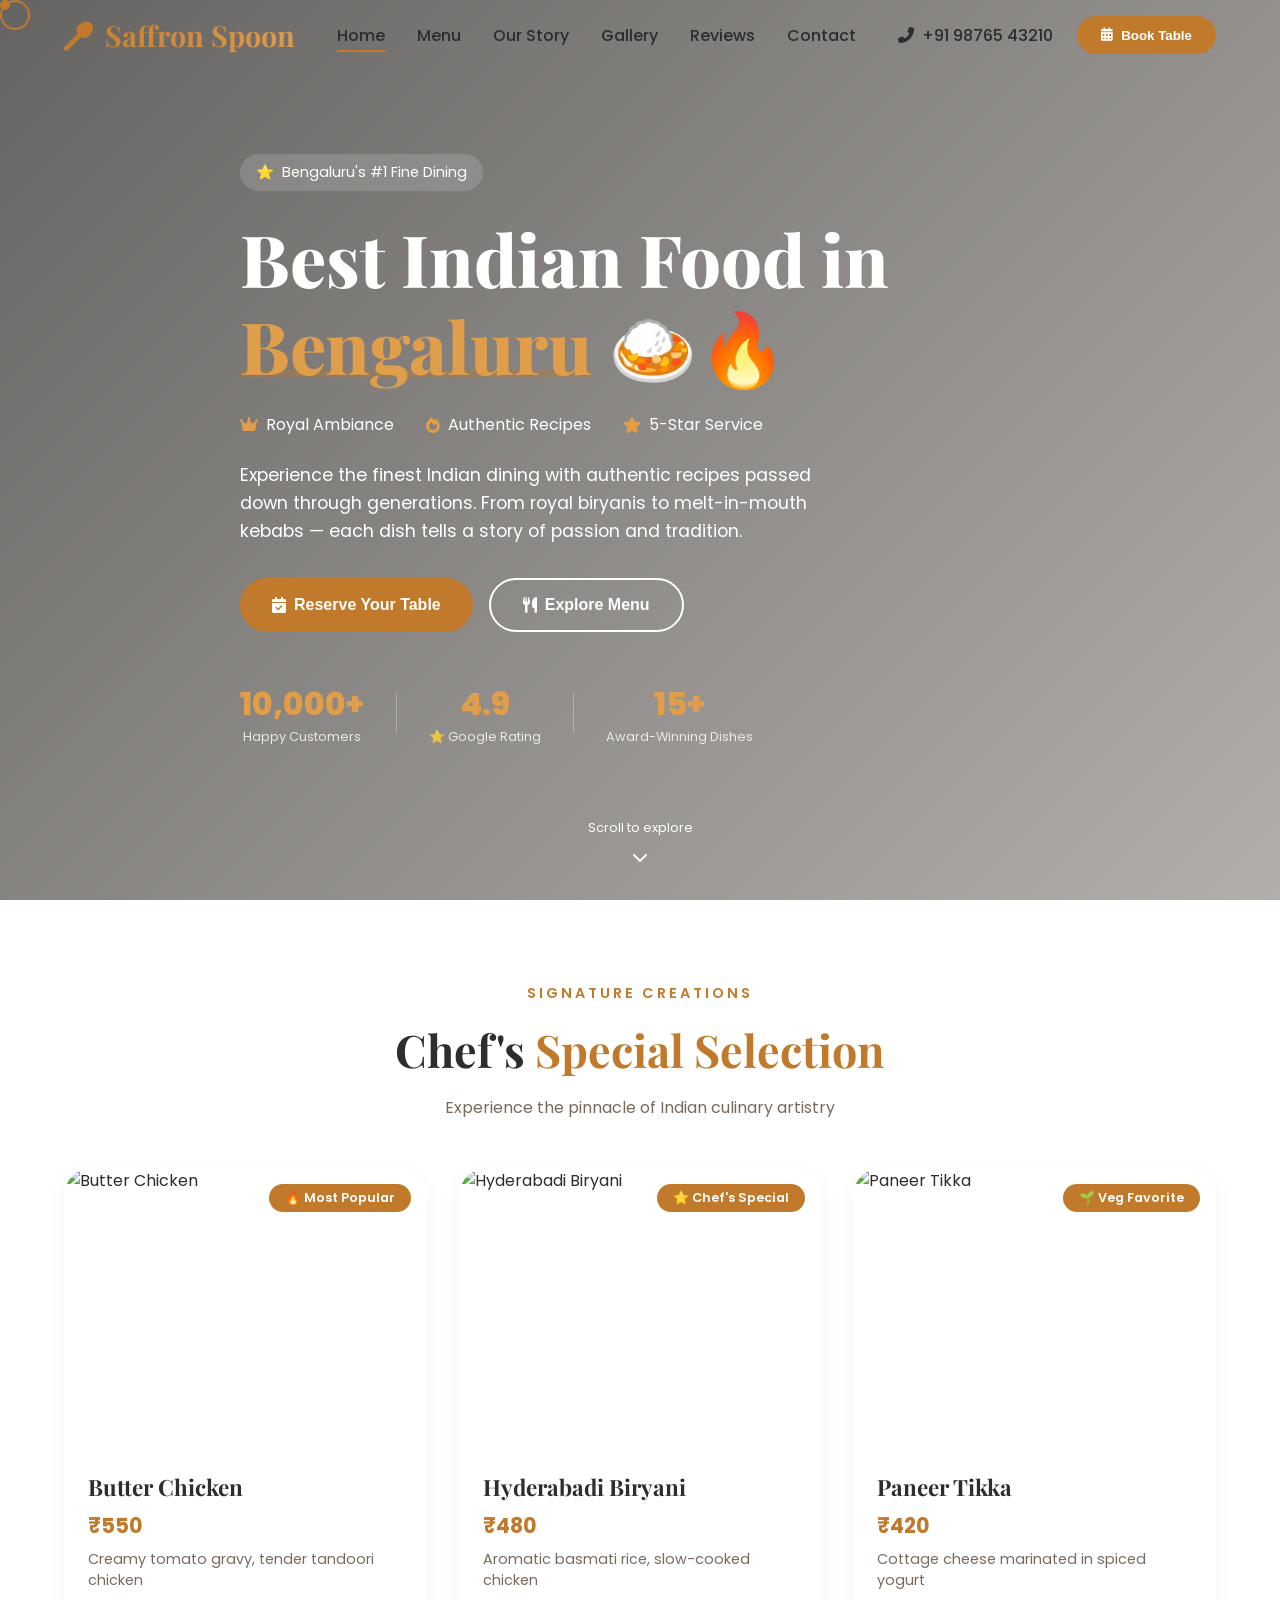
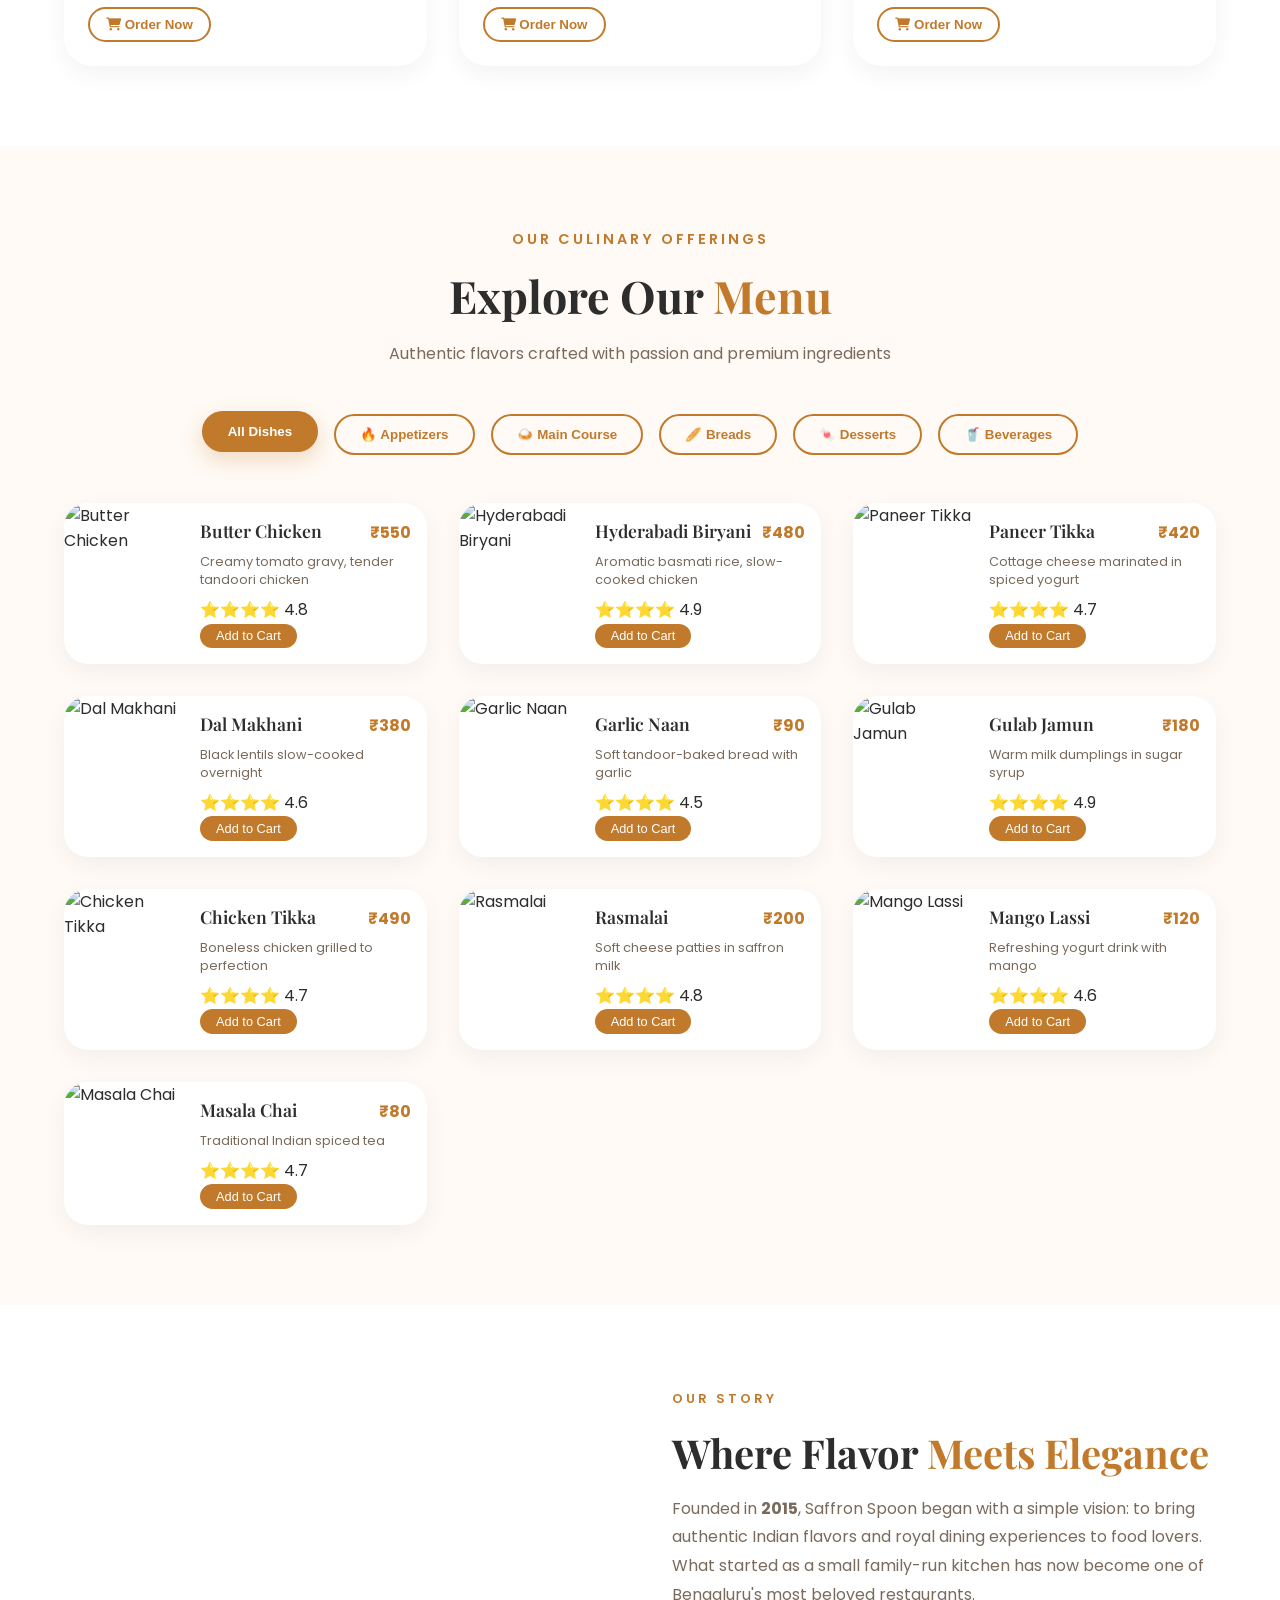
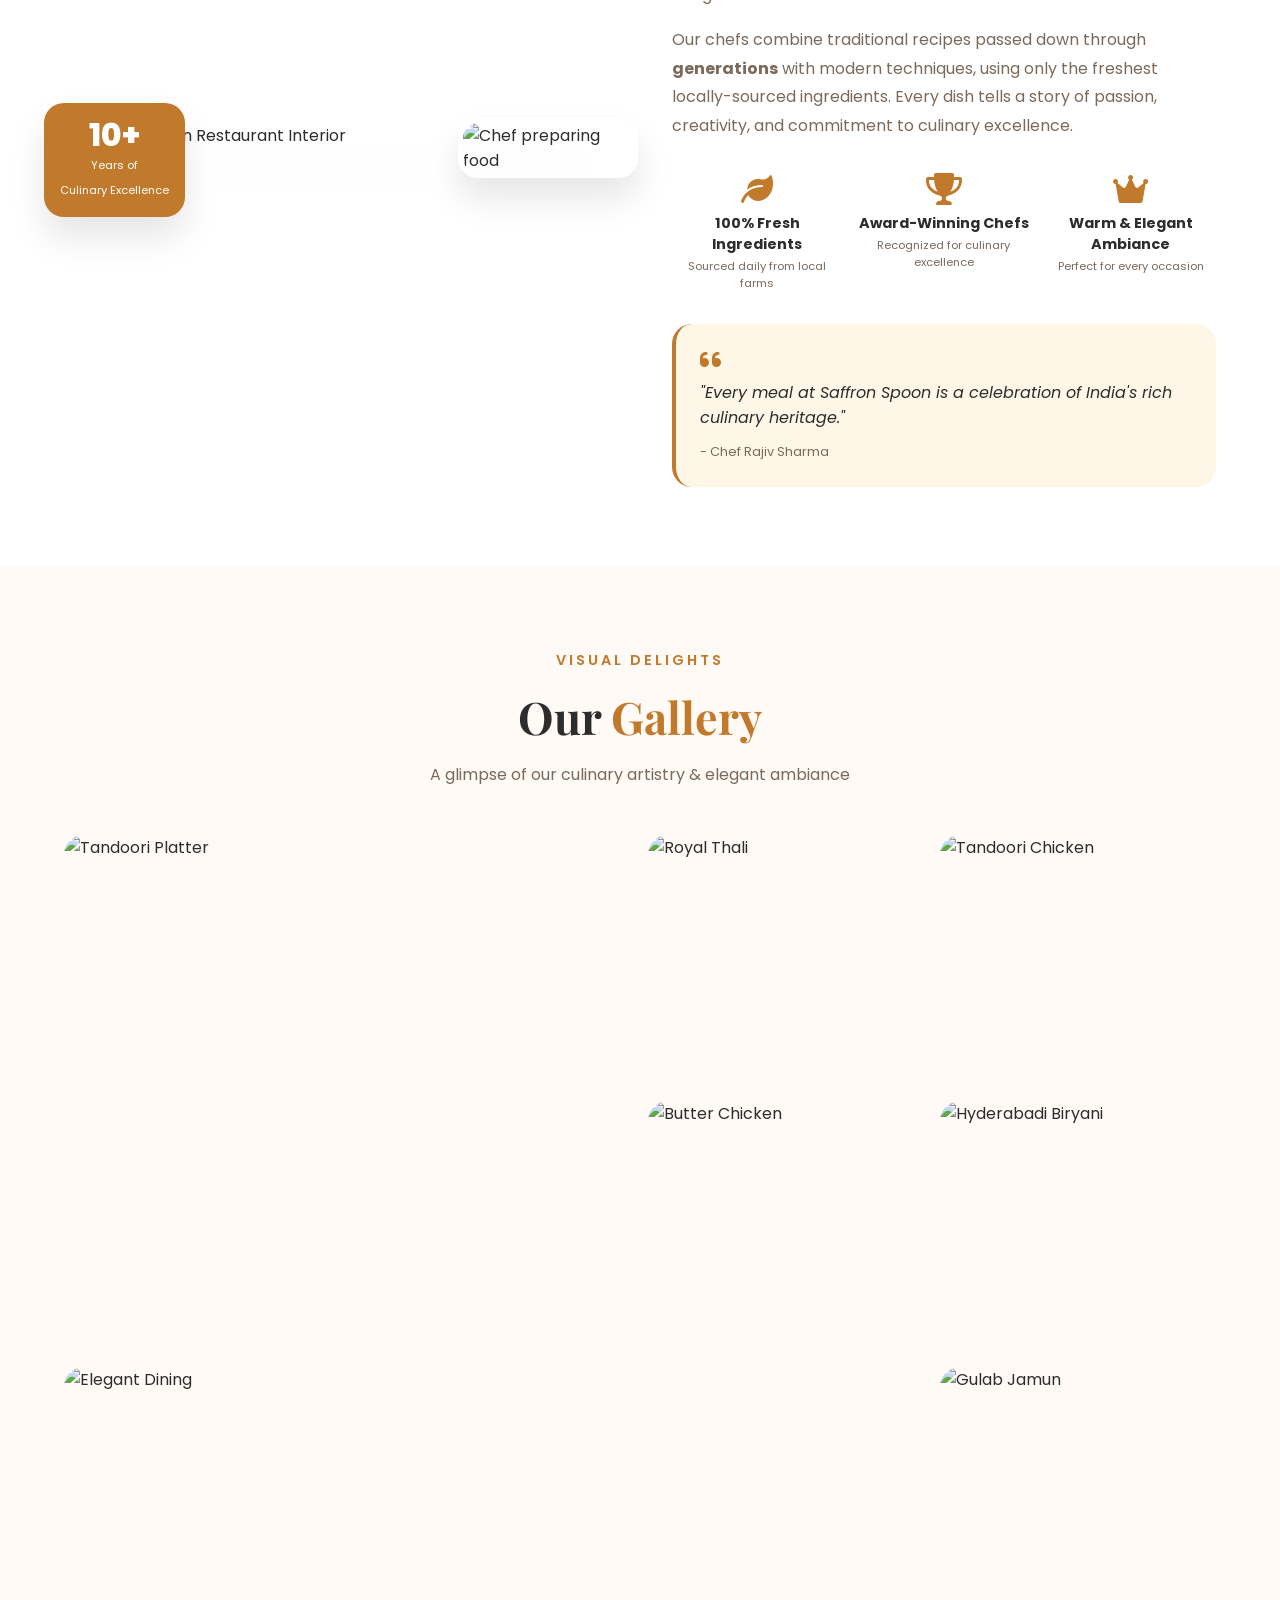
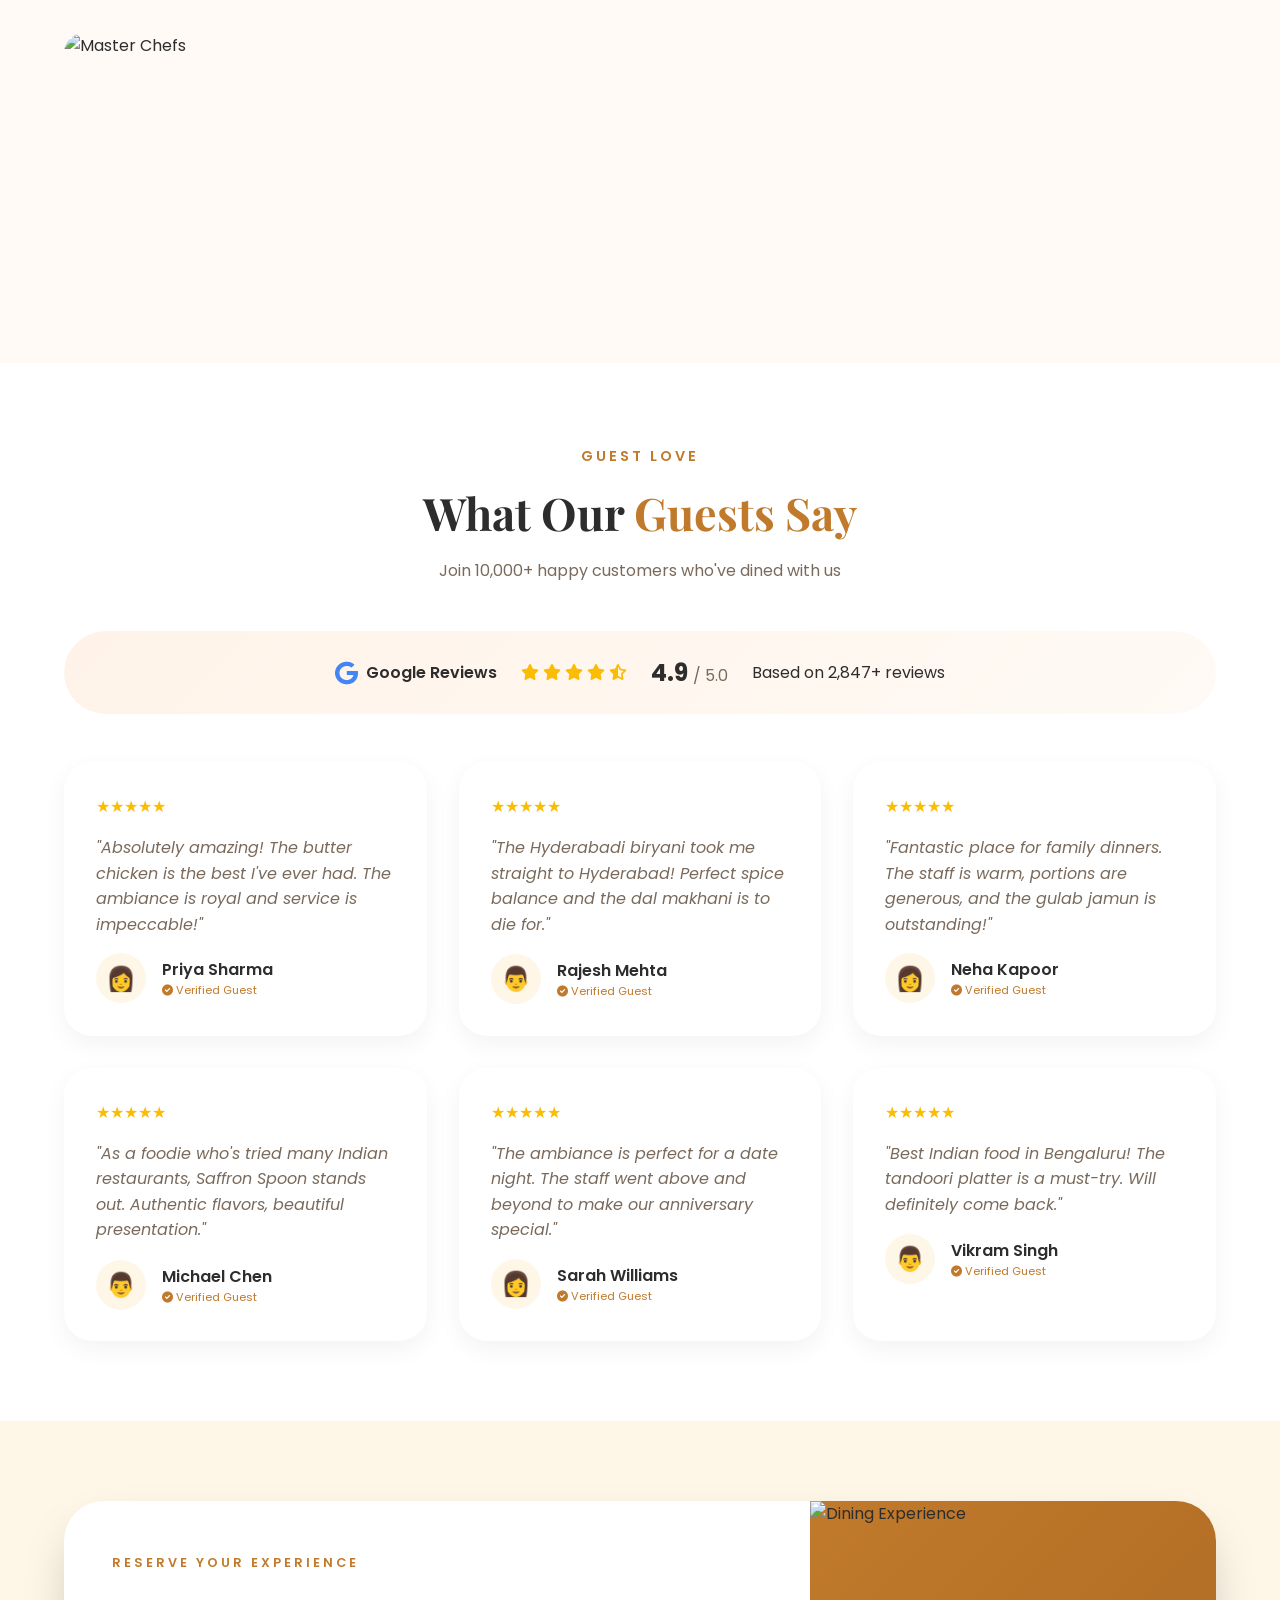
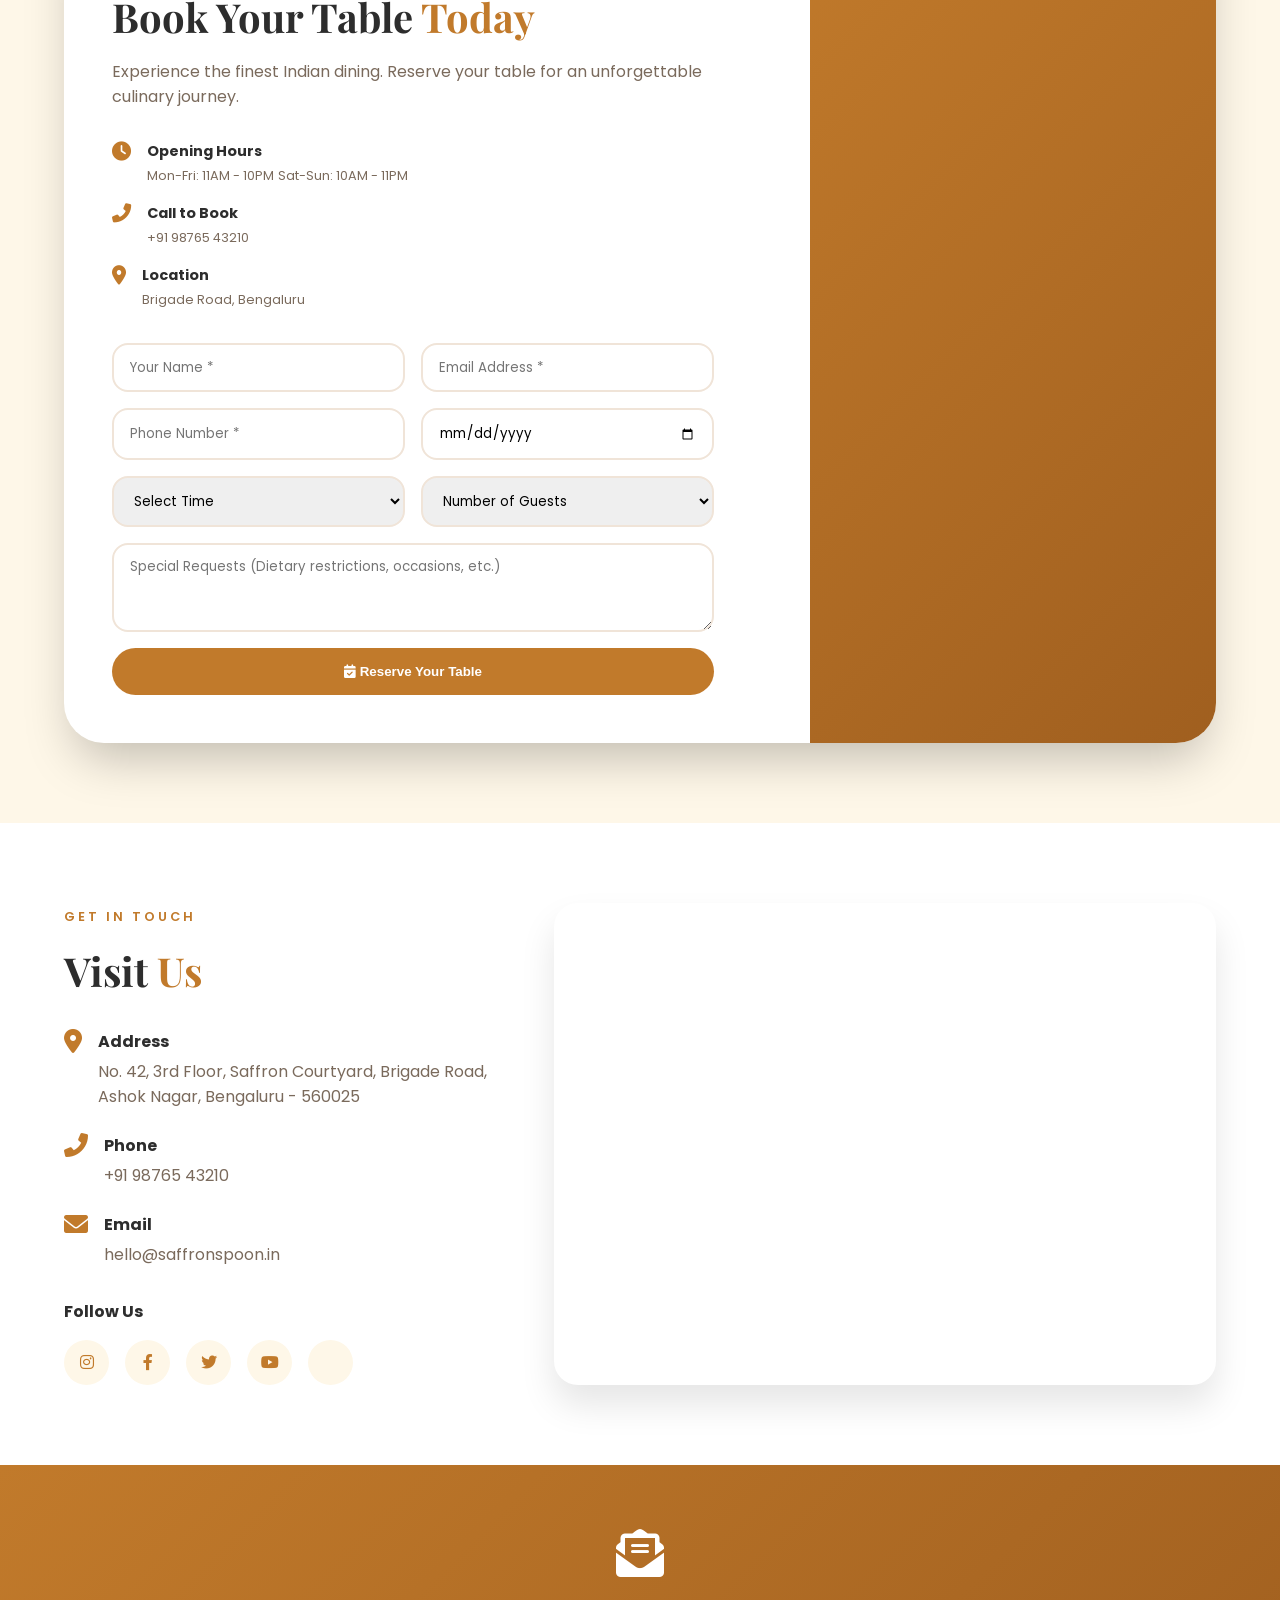
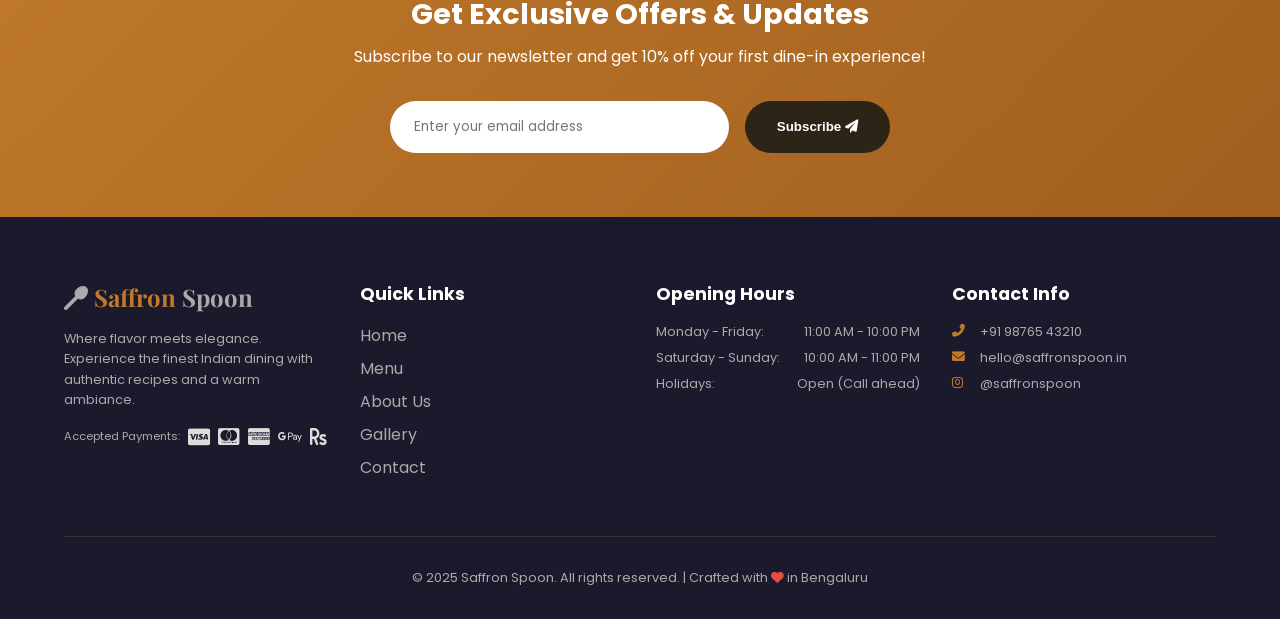
==== index.html @ ed7f3ee3 "Update index.html" ====
<!DOCTYPE html>
<html lang="en">
<head>
  <script async src="https://pagead2.googlesyndication.com/pagead/js/adsbygoogle.js?client=ca-pub-3718076995984067"
     crossorigin="anonymous"></script>
  <meta charset="UTF-8">
  <meta name="viewport" content="width=device-width, initial-scale=1.0, viewport-fit=cover">
  <title>Saffron Spoon | Premium Indian Dining in Bengaluru 🍛</title>
  <meta name="description" content="Experience the finest authentic Indian dining in Bengaluru. Royal biryanis, melt-in-mouth kebabs, and warm elegance. Book your table today.">
  <meta name="keywords" content="indian restaurant bengaluru, best indian food, saffron spoon, brigade road restaurant, authentic indian cuisine">
  <meta name="author" content="Saffron Spoon">
  
  <!-- Open Graph / Social Media -->
  <meta property="og:title" content="Saffron Spoon | Premium Indian Dining 🍛">
  <meta property="og:description" content="Where flavor meets elegance. Authentic Indian cuisine in the heart of Bengaluru.">
  <meta property="og:image" content="https://images.unsplash.com/photo-1585937421612-70a008356fbe?w=1200&h=630&fit=crop">
  <meta property="og:type" content="restaurant">
  <meta property="og:locale" content="en_IN">
  
  <!-- Twitter Card -->
  <meta name="twitter:card" content="summary_large_image">
  <meta name="twitter:title" content="Saffron Spoon | Premium Indian Dining">
  <meta name="twitter:description" content="Where flavor meets elegance. Authentic Indian cuisine in Bengaluru.">
  
  <!-- Favicon -->
  <link rel="icon" type="image/x-icon" href="data:image/svg+xml,<svg xmlns='http://www.w3.org/2000/svg' viewBox='0 0 100 100'><text y='.9em' font-size='90'>🍛</text></svg>">
  
  <!-- Google Fonts -->
  <link href="https://fonts.googleapis.com/css2?family=Playfair+Display:wght@400;500;600;700;800;900&family=Poppins:wght@300;400;500;600;700;800&display=swap" rel="stylesheet">
  <link rel="stylesheet" href="https://cdnjs.cloudflare.com/ajax/libs/font-awesome/6.0.0-beta3/css/all.min.css">
  
  <!-- AOS Animation Library -->
  <link href="https://unpkg.com/aos@2.3.1/dist/aos.css" rel="stylesheet">
  
  <!-- Custom CSS -->
  <link rel="stylesheet" href="demo.css">
</head>
<body>

  <!-- PRELOADER -->
  <div class="preloader" id="preloader">
    <div class="preloader-content">
      <div class="spice-icon">🌶️</div>
      <div class="preloader-text">Saffron Spoon</div>
      <div class="preloader-line"></div>
    </div>
  </div>

  <!-- CURSOR (Desktop only) -->
  <div class="cursor"></div>
  <div class="cursor-follower"></div>

  <!-- NAVBAR -->
  <nav class="navbar" id="navbar">
    <div class="nav-container">
      <a href="#" class="logo">
        <i class="fas fa-utensil-spoon"></i>
        <span>Saffron</span> Spoon
      </a>
      
      <ul class="nav-links">
        <li><a href="#home" class="nav-link active">Home</a></li>
        <li><a href="#menu" class="nav-link">Menu</a></li>
        <li><a href="#about" class="nav-link">Our Story</a></li>
        <li><a href="#gallery" class="nav-link">Gallery</a></li>
        <li><a href="#testimonials" class="nav-link">Reviews</a></li>
        <li><a href="#contact" class="nav-link">Contact</a></li>
      </ul>
      
      <div class="nav-actions">
        <a href="tel:+919876543210" class="nav-call">
          <i class="fas fa-phone-alt"></i>
          <span>+91 98765 43210</span>
        </a>
        <button class="nav-btn" id="bookTableBtn">
          <i class="fas fa-calendar-alt"></i> Book Table
        </button>
        <div class="menu-toggle" id="menuToggle">
          <i class="fas fa-bars"></i>
        </div>
      </div>
    </div>
  </nav>

  <!-- MOBILE MENU -->
  <div class="mobile-menu" id="mobileMenu">
    <div class="mobile-menu-header">
      <div class="logo">🍛 Saffron Spoon</div>
      <button class="mobile-close" id="mobileClose"><i class="fas fa-times"></i></button>
    </div>
    <ul class="mobile-links">
      <li><a href="#home">Home</a></li>
      <li><a href="#menu">Menu</a></li>
      <li><a href="#about">Our Story</a></li>
      <li><a href="#gallery">Gallery</a></li>
      <li><a href="#testimonials">Reviews</a></li>
      <li><a href="#contact">Contact</a></li>
    </ul>
    <div class="mobile-footer">
      <a href="tel:+919876543210" class="mobile-call"><i class="fas fa-phone-alt"></i> Call Now</a>
      <button class="mobile-book" id="mobileBookBtn">Book a Table</button>
    </div>
  </div>

  <!-- ========== HERO SECTION - HITS HARD ========== -->
  <section class="hero" id="home">
    <div class="hero-overlay"></div>
    <div class="hero-bg-video">
      <video autoplay muted loop playsinline poster="https://images.unsplash.com/photo-1585937421612-70a008356fbe?w=1920&h=1080&fit=crop">
        <source src="https://cdn.pixabay.com/video/2022/03/27/113850-693337288_large.mp4" type="video/mp4">
      </video>
    </div>
    <div class="hero-container">
      <div class="hero-badge" data-aos="fade-up" data-aos-duration="800">
        <span class="badge-icon">⭐</span> Bengaluru's #1 Fine Dining
      </div>
      <h1 class="hero-title" data-aos="fade-up" data-aos-duration="800" data-aos-delay="100">
        Best Indian Food in <span class="highlight">Bengaluru</span> 🍛🔥
      </h1>
      <div class="hero-tagline" data-aos="fade-up" data-aos-duration="800" data-aos-delay="200">
        <span class="tagline-item"><i class="fas fa-crown"></i> Royal Ambiance</span>
        <span class="tagline-item"><i class="fas fa-fire"></i> Authentic Recipes</span>
        <span class="tagline-item"><i class="fas fa-star"></i> 5-Star Service</span>
      </div>
      <p class="hero-description" data-aos="fade-up" data-aos-duration="800" data-aos-delay="300">
        Experience the finest Indian dining with authentic recipes passed down through generations. 
        From royal biryanis to melt-in-mouth kebabs — each dish tells a story of passion and tradition.
      </p>
      <div class="hero-buttons" data-aos="fade-up" data-aos-duration="800" data-aos-delay="400">
        <button class="btn-primary" id="heroBookBtn">
          <i class="fas fa-calendar-check"></i> Reserve Your Table
        </button>
        <button class="btn-secondary" id="heroMenuBtn">
          <i class="fas fa-utensils"></i> Explore Menu
        </button>
      </div>
      <div class="hero-stats" data-aos="fade-up" data-aos-duration="800" data-aos-delay="500">
        <div class="stat">
          <div class="stat-number">10,000+</div>
          <div class="stat-label">Happy Customers</div>
        </div>
        <div class="stat-divider"></div>
        <div class="stat">
          <div class="stat-number">4.9</div>
          <div class="stat-label">⭐ Google Rating</div>
        </div>
        <div class="stat-divider"></div>
        <div class="stat">
          <div class="stat-number">15+</div>
          <div class="stat-label">Award-Winning Dishes</div>
        </div>
      </div>
    </div>
    <div class="hero-scroll-indicator">
      <span>Scroll to explore</span>
      <i class="fas fa-chevron-down"></i>
    </div>
  </section>

  <!-- ========== FEATURED DISHES SECTION ========== -->
  <section class="featured-section">
    <div class="container">
      <div class="section-header" data-aos="fade-up">
        <span class="section-subtitle">Signature Creations</span>
        <h2 class="section-title">Chef's <span>Special Selection</span></h2>
        <p class="section-desc">Experience the pinnacle of Indian culinary artistry</p>
      </div>
      <div class="featured-grid" id="featuredGrid">
        <!-- Featured dishes loaded via JS -->
      </div>
    </div>
  </section>

  <!-- ========== MENU SECTION WITH PRICES ========== -->
  <section class="menu-section" id="menu">
    <div class="container">
      <div class="section-header" data-aos="fade-up">
        <span class="section-subtitle">Our Culinary Offerings</span>
        <h2 class="section-title">Explore Our <span>Menu</span></h2>
        <p class="section-desc">Authentic flavors crafted with passion and premium ingredients</p>
      </div>
      
      <!-- Category Filters -->
      <div class="menu-categories" data-aos="fade-up" data-aos-delay="100">
        <button class="cat-btn active" data-category="all">All Dishes</button>
        <button class="cat-btn" data-category="appetizers">🔥 Appetizers</button>
        <button class="cat-btn" data-category="main">🍛 Main Course</button>
        <button class="cat-btn" data-category="breads">🥖 Breads</button>
        <button class="cat-btn" data-category="desserts">🍬 Desserts</button>
        <button class="cat-btn" data-category="beverages">🥤 Beverages</button>
      </div>

      <div class="menu-grid" id="menuGrid" data-aos="fade-up" data-aos-delay="200">
        <!-- Menu items loaded via JavaScript -->
      </div>
    </div>
  </section>

  <!-- ========== ABOUT SECTION - STORY (People love stories) ========== -->
  <section class="about-section" id="about">
    <div class="container">
      <div class="about-wrapper">
        <div class="about-image" data-aos="fade-right" data-aos-duration="1000">
          <div class="about-image-main">
            <img src="https://images.unsplash.com/photo-1600565193348-f74bd4c7cc9c?w=800&h=900&fit=crop" alt="Saffron Spoon Restaurant Interior">
          </div>
          <div class="about-image-small">
            <img src="https://images.unsplash.com/photo-1559339352-11d035aa65de?w=400&h=400&fit=crop" alt="Chef preparing food">
          </div>
          <div class="about-experience-badge">
            <span class="exp-years">10+</span>
            <span class="exp-text">Years of<br>Culinary Excellence</span>
          </div>
        </div>
        <div class="about-content" data-aos="fade-left" data-aos-duration="1000">
          <span class="about-badge">Our Story</span>
          <h2 class="about-title">Where Flavor <span>Meets Elegance</span></h2>
          <p class="about-story">
            Founded in <strong>2015</strong>, Saffron Spoon began with a simple vision: to bring authentic 
            Indian flavors and royal dining experiences to food lovers. What started as a small 
            family-run kitchen has now become one of Bengaluru's most beloved restaurants.
          </p>
          <p class="about-story">
            Our chefs combine traditional recipes passed down through <strong>generations</strong> with modern 
            techniques, using only the freshest locally-sourced ingredients. Every dish tells 
            a story of passion, creativity, and commitment to culinary excellence.
          </p>
          <div class="about-features">
            <div class="about-feature">
              <i class="fas fa-leaf"></i>
              <div>
                <h4>100% Fresh Ingredients</h4>
                <p>Sourced daily from local farms</p>
              </div>
            </div>
            <div class="about-feature">
              <i class="fas fa-trophy"></i>
              <div>
                <h4>Award-Winning Chefs</h4>
                <p>Recognized for culinary excellence</p>
              </div>
            </div>
            <div class="about-feature">
              <i class="fas fa-crown"></i>
              <div>
                <h4>Warm & Elegant Ambiance</h4>
                <p>Perfect for every occasion</p>
              </div>
            </div>
          </div>
          <div class="about-quote">
            <i class="fas fa-quote-left"></i>
            <p>"Every meal at Saffron Spoon is a celebration of India's rich culinary heritage."</p>
            <span>- Chef Rajiv Sharma</span>
          </div>
        </div>
      </div>
    </div>
  </section>

  <!-- ========== GALLERY SECTION ========== -->
  <section class="gallery-section" id="gallery">
    <div class="container">
      <div class="section-header" data-aos="fade-up">
        <span class="section-subtitle">Visual Delights</span>
        <h2 class="section-title">Our <span>Gallery</span></h2>
        <p class="section-desc">A glimpse of our culinary artistry & elegant ambiance</p>
      </div>
    </div>
    <div class="gallery-grid" id="galleryGrid" data-aos="fade-up">
      <!-- Gallery images loaded via JS -->
    </div>
  </section>

  <!-- ========== TESTIMONIALS SECTION WITH GOOGLE REVIEWS ========== -->
  <section class="testimonials-section" id="testimonials">
    <div class="container">
      <div class="section-header" data-aos="fade-up">
        <span class="section-subtitle">Guest Love</span>
        <h2 class="section-title">What Our <span>Guests Say</span></h2>
        <p class="section-desc">Join 10,000+ happy customers who've dined with us</p>
      </div>
      
      <!-- Google Rating Summary -->
      <div class="google-rating-summary" data-aos="fade-up" data-aos-delay="100">
        <div class="google-logo">
          <i class="fab fa-google"></i>
          <span>Google Reviews</span>
        </div>
        <div class="google-stars">
          <i class="fas fa-star"></i>
          <i class="fas fa-star"></i>
          <i class="fas fa-star"></i>
          <i class="fas fa-star"></i>
          <i class="fas fa-star-half-alt"></i>
        </div>
        <div class="google-score">4.9 <span>/ 5.0</span></div>
        <div class="google-count">Based on 2,847+ reviews</div>
      </div>

      <div class="testimonials-grid" id="testimonialsGrid" data-aos="fade-up" data-aos-delay="200">
        <!-- Testimonials loaded via JS -->
      </div>
    </div>
  </section>

  <!-- ========== RESERVATION SECTION ========== -->
  <section class="reservation-section" id="reservation">
    <div class="container">
      <div class="reservation-wrapper" data-aos="fade-up">
        <div class="reservation-content">
          <span class="reservation-badge">Reserve Your Experience</span>
          <h2>Book Your Table <span>Today</span></h2>
          <p>Experience the finest Indian dining. Reserve your table for an unforgettable culinary journey.</p>
          <div class="reservation-info">
            <div class="info-item">
              <i class="fas fa-clock"></i>
              <div>
                <strong>Opening Hours</strong>
                <span>Mon-Fri: 11AM - 10PM</span>
                <span>Sat-Sun: 10AM - 11PM</span>
              </div>
            </div>
            <div class="info-item">
              <i class="fas fa-phone-alt"></i>
              <div>
                <strong>Call to Book</strong>
                <span>+91 98765 43210</span>
              </div>
            </div>
            <div class="info-item">
              <i class="fas fa-map-marker-alt"></i>
              <div>
                <strong>Location</strong>
                <span>Brigade Road, Bengaluru</span>
              </div>
            </div>
          </div>
          <form class="reservation-form" id="reservationForm">
            <div class="form-row">
              <input type="text" placeholder="Your Name *" id="resName" required>
              <input type="email" placeholder="Email Address *" id="resEmail" required>
            </div>
            <div class="form-row">
              <input type="tel" placeholder="Phone Number *" id="resPhone" required>
              <input type="date" placeholder="Date" id="resDate" required>
            </div>
            <div class="form-row">
              <select id="resTime" required>
                <option value="">Select Time</option>
                <option>11:00 AM</option>
                <option>12:00 PM</option>
                <option>1:00 PM</option>
                <option>2:00 PM</option>
                <option>6:00 PM</option>
                <option>7:00 PM</option>
                <option>8:00 PM</option>
                <option>9:00 PM</option>
              </select>
              <select id="resGuests" required>
                <option value="">Number of Guests</option>
                <option>1 Guest</option>
                <option>2 Guests</option>
                <option>3 Guests</option>
                <option>4 Guests</option>
                <option>5+ Guests</option>
              </select>
            </div>
            <textarea placeholder="Special Requests (Dietary restrictions, occasions, etc.)" id="resMessage" rows="3"></textarea>
            <button type="submit" class="btn-reserve">
              <i class="fas fa-calendar-check"></i> Reserve Your Table
            </button>
          </form>
        </div>
        <div class="reservation-image">
          <img src="https://images.unsplash.com/photo-1414235077428-338989a2e8c0?w=600&h=700&fit=crop" alt="Dining Experience">
        </div>
      </div>
    </div>
  </section>

  <!-- ========== CONTACT SECTION ========== -->
  <section class="contact-section" id="contact">
    <div class="container">
      <div class="contact-wrapper">
        <div class="contact-info" data-aos="fade-right">
          <span class="contact-badge">Get in Touch</span>
          <h2>Visit <span>Us</span></h2>
          <div class="contact-details">
            <div class="contact-item">
              <i class="fas fa-map-marker-alt"></i>
              <div>
                <h4>Address</h4>
                <p>No. 42, 3rd Floor, Saffron Courtyard, Brigade Road, Ashok Nagar, Bengaluru - 560025</p>
              </div>
            </div>
            <div class="contact-item">
              <i class="fas fa-phone-alt"></i>
              <div>
                <h4>Phone</h4>
                <p>+91 98765 43210</p>
              </div>
            </div>
            <div class="contact-item">
              <i class="fas fa-envelope"></i>
              <div>
                <h4>Email</h4>
                <p>hello@saffronspoon.in</p>
              </div>
            </div>
          </div>
          <div class="contact-social">
            <h4>Follow Us</h4>
            <div class="social-links">
              <a href="#"><i class="fab fa-instagram"></i></a>
              <a href="#"><i class="fab fa-facebook-f"></i></a>
              <a href="#"><i class="fab fa-twitter"></i></a>
              <a href="#"><i class="fab fa-youtube"></i></a>
              <a href="#"><i class="fab fa-tripadvisor"></i></a>
            </div>
          </div>
        </div>
        <div class="contact-map" data-aos="fade-left">
          <iframe 
            src="https://www.google.com/maps/embed?pb=!1m18!1m12!1m3!1d3888.84623456789!2d77.607123!3d12.971234!2m3!1f0!2f0!3f0!3m2!1i1024!2i768!4f13.1!3m3!1m2!1s0x3bae1670c9b44e6d%3A0xf8e4f3b5c6d7e8a9!2sBrigade%20Road%2C%20Bengaluru!5e0!3m2!1sen!2sin!4v1700000000000!5m2!1sen!2sin" 
            width="100%" 
            height="400" 
            style="border:0; border-radius: 24px;" 
            allowfullscreen="" 
            loading="lazy" 
            referrerpolicy="no-referrer-when-downgrade">
          </iframe>
        </div>
      </div>
    </div>
  </section>

  <!-- ========== NEWSLETTER SECTION ========== -->
  <section class="newsletter-section">
    <div class="container">
      <div class="newsletter-wrapper" data-aos="fade-up">
        <div class="newsletter-icon">
          <i class="fas fa-envelope-open-text"></i>
        </div>
        <h3>Get Exclusive Offers & Updates</h3>
        <p>Subscribe to our newsletter and get 10% off your first dine-in experience!</p>
        <form class="newsletter-form" id="newsletterForm">
          <input type="email" placeholder="Enter your email address" id="newsletterEmail" required>
          <button type="submit">Subscribe <i class="fas fa-paper-plane"></i></button>
        </form>
      </div>
    </div>
  </section>

  <!-- ========== FOOTER ========== -->
  <footer class="footer">
    <div class="container">
      <div class="footer-grid">
        <div class="footer-col">
          <div class="footer-logo">
            <i class="fas fa-utensil-spoon"></i>
            <span>Saffron</span> Spoon
          </div>
          <p class="footer-description">Where flavor meets elegance. Experience the finest Indian dining with authentic recipes and a warm ambiance.</p>
          <div class="footer-payment">
            <span>Accepted Payments:</span>
            <i class="fab fa-cc-visa"></i>
            <i class="fab fa-cc-mastercard"></i>
            <i class="fab fa-cc-amex"></i>
            <i class="fab fa-google-pay"></i>
            <i class="fas fa-rupee-sign"></i>
          </div>
        </div>
        <div class="footer-col">
          <h4>Quick Links</h4>
          <ul>
            <li><a href="#home">Home</a></li>
            <li><a href="#menu">Menu</a></li>
            <li><a href="#about">About Us</a></li>
            <li><a href="#gallery">Gallery</a></li>
            <li><a href="#contact">Contact</a></li>
          </ul>
        </div>
        <div class="footer-col">
          <h4>Opening Hours</h4>
          <ul class="hours-list">
            <li><span>Monday - Friday:</span> 11:00 AM - 10:00 PM</li>
            <li><span>Saturday - Sunday:</span> 10:00 AM - 11:00 PM</li>
            <li><span>Holidays:</span> Open (Call ahead)</li>
          </ul>
        </div>
        <div class="footer-col">
          <h4>Contact Info</h4>
          <ul class="contact-list">
            <li><i class="fas fa-phone-alt"></i> +91 98765 43210</li>
            <li><i class="fas fa-envelope"></i> hello@saffronspoon.in</li>
            <li><i class="fab fa-instagram"></i> @saffronspoon</li>
          </ul>
        </div>
      </div>
      <div class="footer-bottom">
        <p>&copy; 2025 Saffron Spoon. All rights reserved. | Crafted with <i class="fas fa-heart"></i> in Bengaluru</p>
      </div>
    </div>
  </footer>

  <!-- BACK TO TOP BUTTON -->
  <button class="back-to-top" id="backToTop">
    <i class="fas fa-arrow-up"></i>
  </button>

  <!-- NOTIFICATION POPUP -->
  <div class="notification" id="notification">
    <div class="notification-content">
      <i class="fas fa-check-circle"></i>
      <span id="notificationMessage">Message sent successfully!</span>
    </div>
  </div>

  <!-- Scripts -->
  <script src="https://unpkg.com/aos@2.3.1/dist/aos.js"></script>
  <script src="java.js"></script>
</body>
</html>
---- demo.css ----
/* ========== RESET & VARIABLES ========== */
:root {
  --primary: #c17a2b;
  --primary-dark: #a05f1f;
  --primary-light: #e09d4a;
  --secondary: #2d2418;
  --accent: #d4a373;
  --bg-light: #fffaf5;
  --bg-cream: #fef7e8;
  --bg-dark: #1a1a2c;
  --text-dark: #2d2d2d;
  --text-muted: #7a6a5c;
  --white: #ffffff;
  --shadow-sm: 0 8px 25px rgba(0, 0, 0, 0.05);
  --shadow-md: 0 20px 35px rgba(0, 0, 0, 0.1);
  --shadow-lg: 0 25px 50px -12px rgba(0, 0, 0, 0.25);
  --transition: all 0.4s cubic-bezier(0.2, 0.9, 0.4, 1.1);
}

* {
  margin: 0;
  padding: 0;
  box-sizing: border-box;
}

html {
  scroll-behavior: smooth;
  overflow-x: hidden;
}

body {
  font-family: 'Poppins', sans-serif;
  background: var(--bg-light);
  color: var(--text-dark);
  overflow-x: hidden;
  cursor: none;
}

/* ========== CUSTOM CURSOR (Desktop) ========== */
@media (min-width: 1024px) {
  .cursor {
    width: 10px;
    height: 10px;
    background: var(--primary);
    border-radius: 50%;
    position: fixed;
    pointer-events: none;
    z-index: 10000;
    transition: transform 0.1s ease;
  }
  
  .cursor-follower {
    width: 30px;
    height: 30px;
    border: 2px solid var(--primary);
    border-radius: 50%;
    position: fixed;
    pointer-events: none;
    z-index: 9999;
    transition: transform 0.2s ease, width 0.2s, height 0.2s;
  }
  
  body:hover .cursor,
  body:hover .cursor-follower {
    opacity: 1;
  }
  
  a:hover ~ .cursor,
  button:hover ~ .cursor {
    transform: scale(1.5);
  }
}

/* ========== PRELOADER ========== */
.preloader {
  position: fixed;
  top: 0;
  left: 0;
  width: 100%;
  height: 100%;
  background: var(--bg-dark);
  display: flex;
  justify-content: center;
  align-items: center;
  z-index: 10000;
  transition: opacity 0.5s ease, visibility 0.5s ease;
}

.preloader.hide {
  opacity: 0;
  visibility: hidden;
}

.preloader-content {
  text-align: center;
}

.spice-icon {
  font-size: 4rem;
  animation: bounce 1s ease infinite;
}

.preloader-text {
  font-size: 2rem;
  font-family: 'Playfair Display', serif;
  color: var(--primary);
  margin-top: 1rem;
  letter-spacing: 2px;
}

.preloader-line {
  width: 100px;
  height: 3px;
  background: var(--primary);
  margin: 1rem auto 0;
  animation: expand 1.5s ease infinite;
}

@keyframes bounce {
  0%, 100% { transform: translateY(0); }
  50% { transform: translateY(-20px); }
}

@keyframes expand {
  0% { width: 0; opacity: 0; }
  50% { width: 100px; opacity: 1; }
  100% { width: 0; opacity: 0; }
}

/* ========== NAVBAR ========== */
.navbar {
  position: fixed;
  top: 0;
  left: 0;
  width: 100%;
  z-index: 1000;
  padding: 1rem 0;
  transition: var(--transition);
  background: transparent;
}

.navbar.scrolled {
  background: rgba(255, 250, 245, 0.98);
  backdrop-filter: blur(12px);
  padding: 0.7rem 0;
  box-shadow: var(--shadow-sm);
}

.nav-container {
  max-width: 1400px;
  margin: 0 auto;
  padding: 0 5%;
  display: flex;
  justify-content: space-between;
  align-items: center;
}

.logo {
  font-size: 1.8rem;
  font-weight: 700;
  font-family: 'Playfair Display', serif;
  text-decoration: none;
  background: linear-gradient(135deg, var(--primary), var(--primary-light));
  -webkit-background-clip: text;
  background-clip: text;
  color: transparent;
}

.logo i {
  color: var(--primary);
  margin-right: 5px;
}

.nav-links {
  display: flex;
  list-style: none;
  gap: 2rem;
}

.nav-link {
  text-decoration: none;
  color: var(--text-dark);
  font-weight: 500;
  transition: var(--transition);
  position: relative;
}

.nav-link::after {
  content: '';
  position: absolute;
  bottom: -5px;
  left: 0;
  width: 0;
  height: 2px;
  background: var(--primary);
  transition: width 0.3s ease;
}

.nav-link:hover::after,
.nav-link.active::after {
  width: 100%;
}

.nav-link:hover {
  color: var(--primary);
}

.nav-actions {
  display: flex;
  align-items: center;
  gap: 1.5rem;
}

.nav-call {
  display: flex;
  align-items: center;
  gap: 0.5rem;
  text-decoration: none;
  color: var(--text-dark);
  font-weight: 500;
  transition: var(--transition);
}

.nav-call:hover {
  color: var(--primary);
}

.nav-btn {
  background: var(--primary);
  color: var(--white);
  border: none;
  padding: 0.7rem 1.5rem;
  border-radius: 50px;
  font-weight: 600;
  cursor: pointer;
  transition: var(--transition);
  display: flex;
  align-items: center;
  gap: 0.5rem;
}

.nav-btn:hover {
  background: var(--primary-dark);
  transform: translateY(-2px);
  box-shadow: 0 10px 25px rgba(193, 122, 43, 0.35);
}

.menu-toggle {
  display: none;
  font-size: 1.5rem;
  cursor: pointer;
}

/* Mobile Menu */
.mobile-menu {
  position: fixed;
  top: 0;
  right: -100%;
  width: 80%;
  max-width: 350px;
  height: 100%;
  background: var(--white);
  z-index: 2000;
  padding: 2rem;
  transition: right 0.4s ease;
  box-shadow: var(--shadow-lg);
}

.mobile-menu.active {
  right: 0;
}

.mobile-menu-header {
  display: flex;
  justify-content: space-between;
  align-items: center;
  margin-bottom: 2rem;
  padding-bottom: 1rem;
  border-bottom: 2px solid var(--bg-cream);
}

.mobile-close {
  background: none;
  border: none;
  font-size: 1.5rem;
  cursor: pointer;
}

.mobile-links {
  list-style: none;
}

.mobile-links li {
  margin-bottom: 1.5rem;
}

.mobile-links a {
  text-decoration: none;
  color: var(--text-dark);
  font-size: 1.2rem;
  font-weight: 500;
  transition: var(--transition);
}

.mobile-links a:hover {
  color: var(--primary);
  padding-left: 10px;
}

.mobile-footer {
  position: absolute;
  bottom: 2rem;
  left: 2rem;
  right: 2rem;
  display: flex;
  flex-direction: column;
  gap: 1rem;
}

.mobile-call, .mobile-book {
  padding: 1rem;
  text-align: center;
  border-radius: 50px;
  text-decoration: none;
  font-weight: 600;
}

.mobile-call {
  background: transparent;
  border: 2px solid var(--primary);
  color: var(--primary);
}

.mobile-book {
  background: var(--primary);
  color: var(--white);
  border: none;
}

/* ========== HERO SECTION - HITS HARD ========== */
.hero {
  position: relative;
  min-height: 100vh;
  display: flex;
  align-items: center;
  overflow: hidden;
}

.hero-overlay {
  position: absolute;
  top: 0;
  left: 0;
  width: 100%;
  height: 100%;
  background: linear-gradient(135deg, rgba(0,0,0,0.6) 0%, rgba(0,0,0,0.3) 100%);
  z-index: 1;
}

.hero-bg-video {
  position: absolute;
  top: 0;
  left: 0;
  width: 100%;
  height: 100%;
  z-index: 0;
}

.hero-bg-video video {
  width: 100%;
  height: 100%;
  object-fit: cover;
}

.hero-container {
  position: relative;
  z-index: 2;
  max-width: 1400px;
  margin: 0 auto;
  padding: 0 5%;
  color: var(--white);
}

.hero-badge {
  display: inline-flex;
  align-items: center;
  gap: 0.5rem;
  background: rgba(255,255,255,0.15);
  backdrop-filter: blur(10px);
  padding: 0.5rem 1rem;
  border-radius: 50px;
  margin-bottom: 1.5rem;
  font-size: 0.9rem;
}

.hero-title {
  font-size: 4.5rem;
  font-family: 'Playfair Display', serif;
  font-weight: 800;
  line-height: 1.2;
  margin-bottom: 1.5rem;
  max-width: 800px;
}

.hero-title .highlight {
  color: var(--primary-light);
  position: relative;
  display: inline-block;
}

.hero-title .highlight::after {
  content: '';
  position: absolute;
  bottom: 10px;
  left: 0;
  width: 100%;
  height: 8px;
  background: rgba(193, 122, 43, 0.3);
  border-radius: 4px;
  z-index: -1;
}

.hero-tagline {
  display: flex;
  gap: 2rem;
  margin-bottom: 1.5rem;
  flex-wrap: wrap;
}

.tagline-item {
  display: flex;
  align-items: center;
  gap: 0.5rem;
  font-size: 1rem;
}

.tagline-item i {
  color: var(--primary-light);
}

.hero-description {
  font-size: 1.1rem;
  max-width: 600px;
  margin-bottom: 2rem;
  line-height: 1.6;
  opacity: 0.9;
}

.hero-buttons {
  display: flex;
  gap: 1rem;
  flex-wrap: wrap;
  margin-bottom: 3rem;
}

.btn-primary, .btn-secondary {
  padding: 1rem 2rem;
  border-radius: 50px;
  font-weight: 600;
  cursor: pointer;
  transition: var(--transition);
  font-size: 1rem;
  display: inline-flex;
  align-items: center;
  gap: 0.5rem;
}

.btn-primary {
  background: var(--primary);
  color: var(--white);
  border: none;
}

.btn-primary:hover {
  background: var(--primary-dark);
  transform: translateY(-3px);
  box-shadow: 0 15px 30px rgba(193, 122, 43, 0.4);
}

.btn-secondary {
  background: transparent;
  color: var(--white);
  border: 2px solid var(--white);
}

.btn-secondary:hover {
  background: var(--white);
  color: var(--primary);
  transform: translateY(-3px);
}

.hero-stats {
  display: flex;
  gap: 2rem;
  align-items: center;
  flex-wrap: wrap;
}

.stat {
  text-align: center;
}

.stat-number {
  font-size: 2rem;
  font-weight: 800;
  color: var(--primary-light);
}

.stat-label {
  font-size: 0.8rem;
  opacity: 0.8;
}

.stat-divider {
  width: 1px;
  height: 40px;
  background: rgba(255,255,255,0.3);
}

.hero-scroll-indicator {
  position: absolute;
  bottom: 30px;
  left: 50%;
  transform: translateX(-50%);
  text-align: center;
  z-index: 2;
  color: var(--white);
  animation: bounce 2s infinite;
}

.hero-scroll-indicator span {
  display: block;
  font-size: 0.8rem;
  margin-bottom: 0.5rem;
}

/* ========== SECTION STYLES ========== */
.container {
  max-width: 1400px;
  margin: 0 auto;
  padding: 0 5%;
}

.section-header {
  text-align: center;
  margin-bottom: 3rem;
}

.section-subtitle {
  font-size: 0.9rem;
  text-transform: uppercase;
  letter-spacing: 3px;
  color: var(--primary);
  font-weight: 600;
  display: inline-block;
  margin-bottom: 1rem;
}

.section-title {
  font-size: 2.8rem;
  font-family: 'Playfair Display', serif;
  font-weight: 700;
  margin-bottom: 1rem;
}

.section-title span {
  color: var(--primary);
}

.section-desc {
  color: var(--text-muted);
  max-width: 600px;
  margin: 0 auto;
}

/* ========== FEATURED DISHES ========== */
.featured-section {
  padding: 5rem 0;
  background: var(--white);
}

.featured-grid {
  display: grid;
  grid-template-columns: repeat(auto-fit, minmax(350px, 1fr));
  gap: 2rem;
}

.featured-card {
  background: var(--white);
  border-radius: 28px;
  overflow: hidden;
  box-shadow: var(--shadow-sm);
  transition: var(--transition);
  cursor: pointer;
  position: relative;
}

.featured-card:hover {
  transform: translateY(-10px);
  box-shadow: var(--shadow-lg);
}

.featured-card:hover .featured-image img {
  transform: scale(1.1);
}

.featured-image {
  height: 280px;
  overflow: hidden;
  position: relative;
}

.featured-image img {
  width: 100%;
  height: 100%;
  object-fit: cover;
  transition: transform 0.6s ease;
}

.featured-badge {
  position: absolute;
  top: 1rem;
  right: 1rem;
  background: var(--primary);
  color: var(--white);
  padding: 0.3rem 1rem;
  border-radius: 50px;
  font-size: 0.8rem;
  font-weight: 600;
}

.featured-content {
  padding: 1.5rem;
}

.featured-content h3 {
  font-size: 1.4rem;
  font-family: 'Playfair Display', serif;
  margin-bottom: 0.5rem;
}

.featured-price {
  font-size: 1.3rem;
  font-weight: 700;
  color: var(--primary);
  margin-bottom: 0.5rem;
}

.featured-desc {
  color: var(--text-muted);
  font-size: 0.9rem;
  margin-bottom: 1rem;
}

.featured-order {
  background: transparent;
  border: 2px solid var(--primary);
  color: var(--primary);
  padding: 0.5rem 1rem;
  border-radius: 50px;
  cursor: pointer;
  transition: var(--transition);
  font-weight: 600;
}

.featured-order:hover {
  background: var(--primary);
  color: var(--white);
}

/* ========== MENU SECTION ========== */
.menu-section {
  padding: 5rem 0;
  background: var(--bg-light);
}

.menu-categories {
  display: flex;
  justify-content: center;
  gap: 1rem;
  flex-wrap: wrap;
  margin-bottom: 3rem;
}

.cat-btn {
  padding: 0.7rem 1.5rem;
  border: 2px solid var(--primary);
  background: transparent;
  color: var(--primary);
  border-radius: 50px;
  font-weight: 600;
  cursor: pointer;
  transition: var(--transition);
}

.cat-btn:hover, .cat-btn.active {
  background: var(--primary);
  color: var(--white);
  transform: translateY(-3px);
  box-shadow: 0 8px 20px rgba(193, 122, 43, 0.25);
}

.menu-grid {
  display: grid;
  grid-template-columns: repeat(auto-fill, minmax(350px, 1fr));
  gap: 2rem;
}

.dish-card {
  background: var(--white);
  border-radius: 24px;
  overflow: hidden;
  box-shadow: var(--shadow-sm);
  transition: var(--transition);
  display: flex;
}

.dish-card:hover {
  transform: translateY(-5px);
  box-shadow: var(--shadow-md);
}

.dish-image {
  width: 120px;
  height: 120px;
  object-fit: cover;
}

.dish-content {
  flex: 1;
  padding: 1rem;
}

.dish-header {
  display: flex;
  justify-content: space-between;
  align-items: baseline;
  margin-bottom: 0.5rem;
}

.dish-name {
  font-size: 1.1rem;
  font-weight: 600;
  font-family: 'Playfair Display', serif;
}

.dish-price {
  font-weight: 700;
  color: var(--primary);
}

.dish-desc {
  font-size: 0.8rem;
  color: var(--text-muted);
  margin-bottom: 0.5rem;
}

.dish-order {
  background: var(--primary);
  color: var(--white);
  border: none;
  padding: 0.3rem 1rem;
  border-radius: 20px;
  cursor: pointer;
  font-size: 0.8rem;
  transition: var(--transition);
}

.dish-order:hover {
  background: var(--primary-dark);
}

/* ========== ABOUT SECTION ========== */
.about-section {
  padding: 5rem 0;
  background: var(--white);
}

.about-wrapper {
  display: grid;
  grid-template-columns: 1fr 1fr;
  gap: 4rem;
  align-items: center;
}

.about-image {
  position: relative;
}

.about-image-main {
  border-radius: 30px;
  overflow: hidden;
  box-shadow: var(--shadow-lg);
}

.about-image-main img {
  width: 100%;
  height: auto;
  display: block;
}

.about-image-small {
  position: absolute;
  bottom: -30px;
  right: -30px;
  width: 180px;
  border-radius: 20px;
  overflow: hidden;
  box-shadow: var(--shadow-md);
  border: 5px solid var(--white);
}

.about-image-small img {
  width: 100%;
  height: auto;
  display: block;
}

.about-experience-badge {
  position: absolute;
  top: -20px;
  left: -20px;
  background: var(--primary);
  color: var(--white);
  padding: 1rem;
  border-radius: 20px;
  text-align: center;
  box-shadow: var(--shadow-md);
}

.exp-years {
  font-size: 2rem;
  font-weight: 800;
  display: block;
  line-height: 1;
}

.exp-text {
  font-size: 0.7rem;
}

.about-badge {
  font-size: 0.8rem;
  text-transform: uppercase;
  letter-spacing: 3px;
  color: var(--primary);
  font-weight: 600;
}

.about-title {
  font-size: 2.5rem;
  font-family: 'Playfair Display', serif;
  margin: 1rem 0;
}

.about-title span {
  color: var(--primary);
}

.about-story {
  color: var(--text-muted);
  line-height: 1.8;
  margin-bottom: 1rem;
}

.about-features {
  display: grid;
  grid-template-columns: repeat(3, 1fr);
  gap: 1rem;
  margin: 2rem 0;
}

.about-feature {
  text-align: center;
}

.about-feature i {
  font-size: 2rem;
  color: var(--primary);
  margin-bottom: 0.5rem;
}

.about-feature h4 {
  font-size: 0.9rem;
  margin-bottom: 0.2rem;
}

.about-feature p {
  font-size: 0.7rem;
  color: var(--text-muted);
}

.about-quote {
  background: var(--bg-cream);
  padding: 1.5rem;
  border-radius: 20px;
  border-left: 4px solid var(--primary);
}

.about-quote i {
  color: var(--primary);
  font-size: 1.5rem;
  margin-bottom: 0.5rem;
}

.about-quote p {
  font-style: italic;
  margin-bottom: 0.5rem;
}

.about-quote span {
  font-size: 0.8rem;
  color: var(--text-muted);
}

/* ========== GALLERY SECTION ========== */
.gallery-section {
  padding: 5rem 0;
  background: var(--bg-light);
}

.gallery-grid {
  display: grid;
  grid-template-columns: repeat(4, 1fr);
  grid-auto-rows: 250px;
  gap: 1rem;
  max-width: 1400px;
  margin: 0 auto;
  padding: 0 5%;
}

.gallery-item {
  position: relative;
  border-radius: 20px;
  overflow: hidden;
  cursor: pointer;
  transition: var(--transition);
}

.gallery-item img {
  width: 100%;
  height: 100%;
  object-fit: cover;
  transition: transform 0.6s ease;
}

.gallery-item:hover img {
  transform: scale(1.1);
}

.gallery-item:hover .gallery-overlay {
  opacity: 1;
}

.gallery-overlay {
  position: absolute;
  top: 0;
  left: 0;
  width: 100%;
  height: 100%;
  background: rgba(0,0,0,0.6);
  display: flex;
  align-items: center;
  justify-content: center;
  opacity: 0;
  transition: opacity 0.4s ease;
}

.gallery-overlay span {
  color: var(--white);
  font-weight: 600;
  transform: translateY(20px);
  transition: transform 0.4s ease;
}

.gallery-item:hover .gallery-overlay span {
  transform: translateY(0);
}

.item-1 { grid-column: span 2; grid-row: span 2; }
.item-4 { grid-row: span 2; }
.item-6 { grid-column: span 2; }

/* ========== TESTIMONIALS SECTION ========== */
.testimonials-section {
  padding: 5rem 0;
  background: var(--white);
}

.google-rating-summary {
  display: flex;
  align-items: center;
  justify-content: center;
  gap: 1.5rem;
  flex-wrap: wrap;
  background: linear-gradient(135deg, #fff3e8, #fffaf5);
  padding: 1.5rem;
  border-radius: 60px;
  margin-bottom: 3rem;
}

.google-logo {
  display: flex;
  align-items: center;
  gap: 0.5rem;
  font-weight: 600;
}

.google-logo i {
  font-size: 1.5rem;
  color: #4285f4;
}

.google-stars {
  color: #fbbc04;
}

.google-score {
  font-size: 1.5rem;
  font-weight: 700;
}

.google-score span {
  font-size: 1rem;
  font-weight: normal;
  color: var(--text-muted);
}

.testimonials-grid {
  display: grid;
  grid-template-columns: repeat(auto-fit, minmax(350px, 1fr));
  gap: 2rem;
}

.testimonial-card {
  background: var(--white);
  padding: 2rem;
  border-radius: 28px;
  box-shadow: var(--shadow-sm);
  transition: var(--transition);
}

.testimonial-card:hover {
  transform: translateY(-5px);
  box-shadow: var(--shadow-md);
}

.testimonial-stars {
  color: #fbbc04;
  margin-bottom: 1rem;
}

.testimonial-text {
  font-style: italic;
  line-height: 1.6;
  margin-bottom: 1rem;
  color: var(--text-muted);
}

.testimonial-author {
  display: flex;
  align-items: center;
  gap: 1rem;
}

.testimonial-avatar {
  width: 50px;
  height: 50px;
  border-radius: 50%;
  background: var(--bg-cream);
  display: flex;
  align-items: center;
  justify-content: center;
  font-size: 1.5rem;
}

.testimonial-name {
  font-weight: 600;
}

.testimonial-verified {
  font-size: 0.7rem;
  color: var(--primary);
}

/* ========== RESERVATION SECTION ========== */
.reservation-section {
  padding: 5rem 0;
  background: var(--bg-cream);
}

.reservation-wrapper {
  display: grid;
  grid-template-columns: 1fr 1fr;
  gap: 3rem;
  background: var(--white);
  border-radius: 40px;
  overflow: hidden;
  box-shadow: var(--shadow-lg);
}

.reservation-content {
  padding: 3rem;
}

.reservation-badge {
  font-size: 0.8rem;
  text-transform: uppercase;
  letter-spacing: 3px;
  color: var(--primary);
  font-weight: 600;
}

.reservation-content h2 {
  font-size: 2.5rem;
  font-family: 'Playfair Display', serif;
  margin: 1rem 0;
}

.reservation-content h2 span {
  color: var(--primary);
}

.reservation-content p {
  color: var(--text-muted);
  margin-bottom: 2rem;
}

.reservation-info {
  display: flex;
  flex-direction: column;
  gap: 1rem;
  margin-bottom: 2rem;
}

.info-item {
  display: flex;
  gap: 1rem;
  align-items: flex-start;
}

.info-item i {
  font-size: 1.2rem;
  color: var(--primary);
}

.info-item strong {
  display: block;
  font-size: 0.9rem;
}

.info-item span {
  font-size: 0.8rem;
  color: var(--text-muted);
}

.reservation-form {
  display: flex;
  flex-direction: column;
  gap: 1rem;
}

.form-row {
  display: grid;
  grid-template-columns: 1fr 1fr;
  gap: 1rem;
}

.reservation-form input,
.reservation-form select,
.reservation-form textarea {
  padding: 0.8rem 1rem;
  border: 2px solid #f0e4d8;
  border-radius: 16px;
  font-family: 'Poppins', sans-serif;
  transition: var(--transition);
}

.reservation-form input:focus,
.reservation-form select:focus,
.reservation-form textarea:focus {
  outline: none;
  border-color: var(--primary);
}

.btn-reserve {
  background: var(--primary);
  color: var(--white);
  border: none;
  padding: 1rem;
  border-radius: 50px;
  font-weight: 600;
  cursor: pointer;
  transition: var(--transition);
}

.btn-reserve:hover {
  background: var(--primary-dark);
  transform: translateY(-2px);
}

.reservation-image {
  background: linear-gradient(135deg, var(--primary), var(--primary-dark));
  display: flex;
  align-items: center;
  justify-content: center;
}

.reservation-image img {
  width: 100%;
  height: 100%;
  object-fit: cover;
}

/* ========== CONTACT SECTION ========== */
.contact-section {
  padding: 5rem 0;
  background: var(--white);
}

.contact-wrapper {
  display: grid;
  grid-template-columns: 1fr 1.5fr;
  gap: 3rem;
}

.contact-badge {
  font-size: 0.8rem;
  text-transform: uppercase;
  letter-spacing: 3px;
  color: var(--primary);
  font-weight: 600;
}

.contact-info h2 {
  font-size: 2.5rem;
  font-family: 'Playfair Display', serif;
  margin: 1rem 0;
}

.contact-info h2 span {
  color: var(--primary);
}

.contact-details {
  margin: 2rem 0;
}

.contact-item {
  display: flex;
  gap: 1rem;
  margin-bottom: 1.5rem;
}

.contact-item i {
  font-size: 1.5rem;
  color: var(--primary);
}

.contact-item h4 {
  margin-bottom: 0.3rem;
}

.contact-item p {
  color: var(--text-muted);
}

.contact-social h4 {
  margin-bottom: 1rem;
}

.social-links {
  display: flex;
  gap: 1rem;
}

.social-links a {
  width: 45px;
  height: 45px;
  background: var(--bg-cream);
  border-radius: 50%;
  display: flex;
  align-items: center;
  justify-content: center;
  color: var(--primary);
  transition: var(--transition);
  text-decoration: none;
}

.social-links a:hover {
  background: var(--primary);
  color: var(--white);
  transform: translateY(-5px);
}

.contact-map {
  border-radius: 24px;
  overflow: hidden;
  box-shadow: var(--shadow-md);
}

/* ========== NEWSLETTER SECTION ========== */
.newsletter-section {
  padding: 4rem 0;
  background: linear-gradient(135deg, var(--primary), var(--primary-dark));
}

.newsletter-wrapper {
  text-align: center;
  color: var(--white);
}

.newsletter-icon i {
  font-size: 3rem;
  margin-bottom: 1rem;
}

.newsletter-wrapper h3 {
  font-size: 1.8rem;
  margin-bottom: 0.5rem;
}

.newsletter-wrapper p {
  margin-bottom: 2rem;
}

.newsletter-form {
  display: flex;
  justify-content: center;
  gap: 1rem;
  flex-wrap: wrap;
  max-width: 500px;
  margin: 0 auto;
}

.newsletter-form input {
  flex: 1;
  padding: 1rem 1.5rem;
  border: none;
  border-radius: 50px;
  font-family: 'Poppins', sans-serif;
}

.newsletter-form button {
  background: var(--secondary);
  color: var(--white);
  border: none;
  padding: 1rem 2rem;
  border-radius: 50px;
  font-weight: 600;
  cursor: pointer;
  transition: var(--transition);
}

.newsletter-form button:hover {
  transform: translateY(-2px);
  box-shadow: 0 10px 20px rgba(0,0,0,0.2);
}

/* ========== FOOTER ========== */
.footer {
  background: var(--bg-dark);
  color: #aaa;
  padding: 4rem 0 2rem;
}

.footer-grid {
  display: grid;
  grid-template-columns: repeat(auto-fit, minmax(250px, 1fr));
  gap: 2rem;
  margin-bottom: 3rem;
}

.footer-logo {
  font-size: 1.5rem;
  font-weight: 700;
  font-family: 'Playfair Display', serif;
  margin-bottom: 1rem;
}

.footer-logo span {
  color: var(--primary);
}

.footer-description {
  font-size: 0.8rem;
  line-height: 1.6;
  margin-bottom: 1rem;
}

.footer-payment {
  display: flex;
  align-items: center;
  gap: 0.5rem;
  flex-wrap: wrap;
}

.footer-payment span {
  font-size: 0.7rem;
}

.footer-payment i {
  font-size: 1.2rem;
  color: #ddd;
}

.footer-col h4 {
  color: var(--white);
  margin-bottom: 1rem;
  font-size: 1.1rem;
}

.footer-col ul {
  list-style: none;
}

.footer-col ul li {
  margin-bottom: 0.5rem;
}

.footer-col ul li a {
  color: #aaa;
  text-decoration: none;
  transition: var(--transition);
}

.footer-col ul li a:hover {
  color: var(--primary);
  padding-left: 5px;
}

.hours-list li {
  display: flex;
  justify-content: space-between;
  font-size: 0.8rem;
}

.contact-list li {
  display: flex;
  align-items: center;
  gap: 0.5rem;
  font-size: 0.8rem;
}

.contact-list i {
  color: var(--primary);
  width: 20px;
}

.footer-bottom {
  text-align: center;
  padding-top: 2rem;
  border-top: 1px solid #333;
  font-size: 0.8rem;
}

.footer-bottom i {
  color: #e74c3c;
}

/* ========== BACK TO TOP ========== */
.back-to-top {
  position: fixed;
  bottom: 30px;
  right: 30px;
  width: 50px;
  height: 50px;
  background: var(--primary);
  color: var(--white);
  border: none;
  border-radius: 50%;
  cursor: pointer;
  z-index: 999;
  opacity: 0;
  visibility: hidden;
  transition: var(--transition);
  box-shadow: var(--shadow-md);
}

.back-to-top.show {
  opacity: 1;
  visibility: visible;
}

.back-to-top:hover {
  background: var(--primary-dark);
  transform: translateY(-5px);
}

/* ========== NOTIFICATION ========== */
.notification {
  position: fixed;
  bottom: 30px;
  left: 50%;
  transform: translateX(-50%) scale(0.9);
  background: var(--secondary);
  color: var(--white);
  padding: 0;
  border-radius: 50px;
  z-index: 10000;
  opacity: 0;
  visibility: hidden;
  transition: all 0.3s ease;
}

.notification.show {
  opacity: 1;
  visibility: visible;
  transform: translateX(-50%) scale(1);
}

.notification-content {
  display: flex;
  align-items: center;
  gap: 12px;
  padding: 14px 28px;
}

.notification-content i {
  font-size: 1.2rem;
  color: #10b981;
}

/* ========== RESPONSIVE DESIGN ========== */
@media (max-width: 1200px) {
  .hero-title {
    font-size: 3.5rem;
  }
  
  .gallery-grid {
    grid-template-columns: repeat(3, 1fr);
  }
}

@media (max-width: 992px) {
  .nav-links, .nav-call {
    display: none;
  }
  
  .menu-toggle {
    display: block;
  }
  
  .about-wrapper,
  .reservation-wrapper,
  .contact-wrapper {
    grid-template-columns: 1fr;
  }
  
  .hero-title {
    font-size: 2.8rem;
  }
  
  .gallery-grid {
    grid-template-columns: repeat(2, 1fr);
  }
  
  .form-row {
    grid-template-columns: 1fr;
  }
}

@media (max-width: 768px) {
  .hero-title {
    font-size: 2rem;
  }
  
  .hero-tagline {
    gap: 1rem;
  }
  
  .section-title {
    font-size: 2rem;
  }
  
  .about-features {
    grid-template-columns: 1fr;
  }
  
  .gallery-grid {
    grid-template-columns: 1fr;
  }
  
  .item-1, .item-4, .item-6 {
    grid-column: span 1;
    grid-row: span 1;
  }
  
  .menu-grid {
    grid-template-columns: 1fr;
  }
  
  .featured-grid {
    grid-template-columns: 1fr;
  }
}

@media (max-width: 480px) {
  .hero-buttons {
    flex-direction: column;
  }
  
  .btn-primary, .btn-secondary {
    width: 100%;
    justify-content: center;
  }
  
  .hero-stats {
    justify-content: center;
  }
  
  .reservation-content {
    padding: 1.5rem;
  }
}
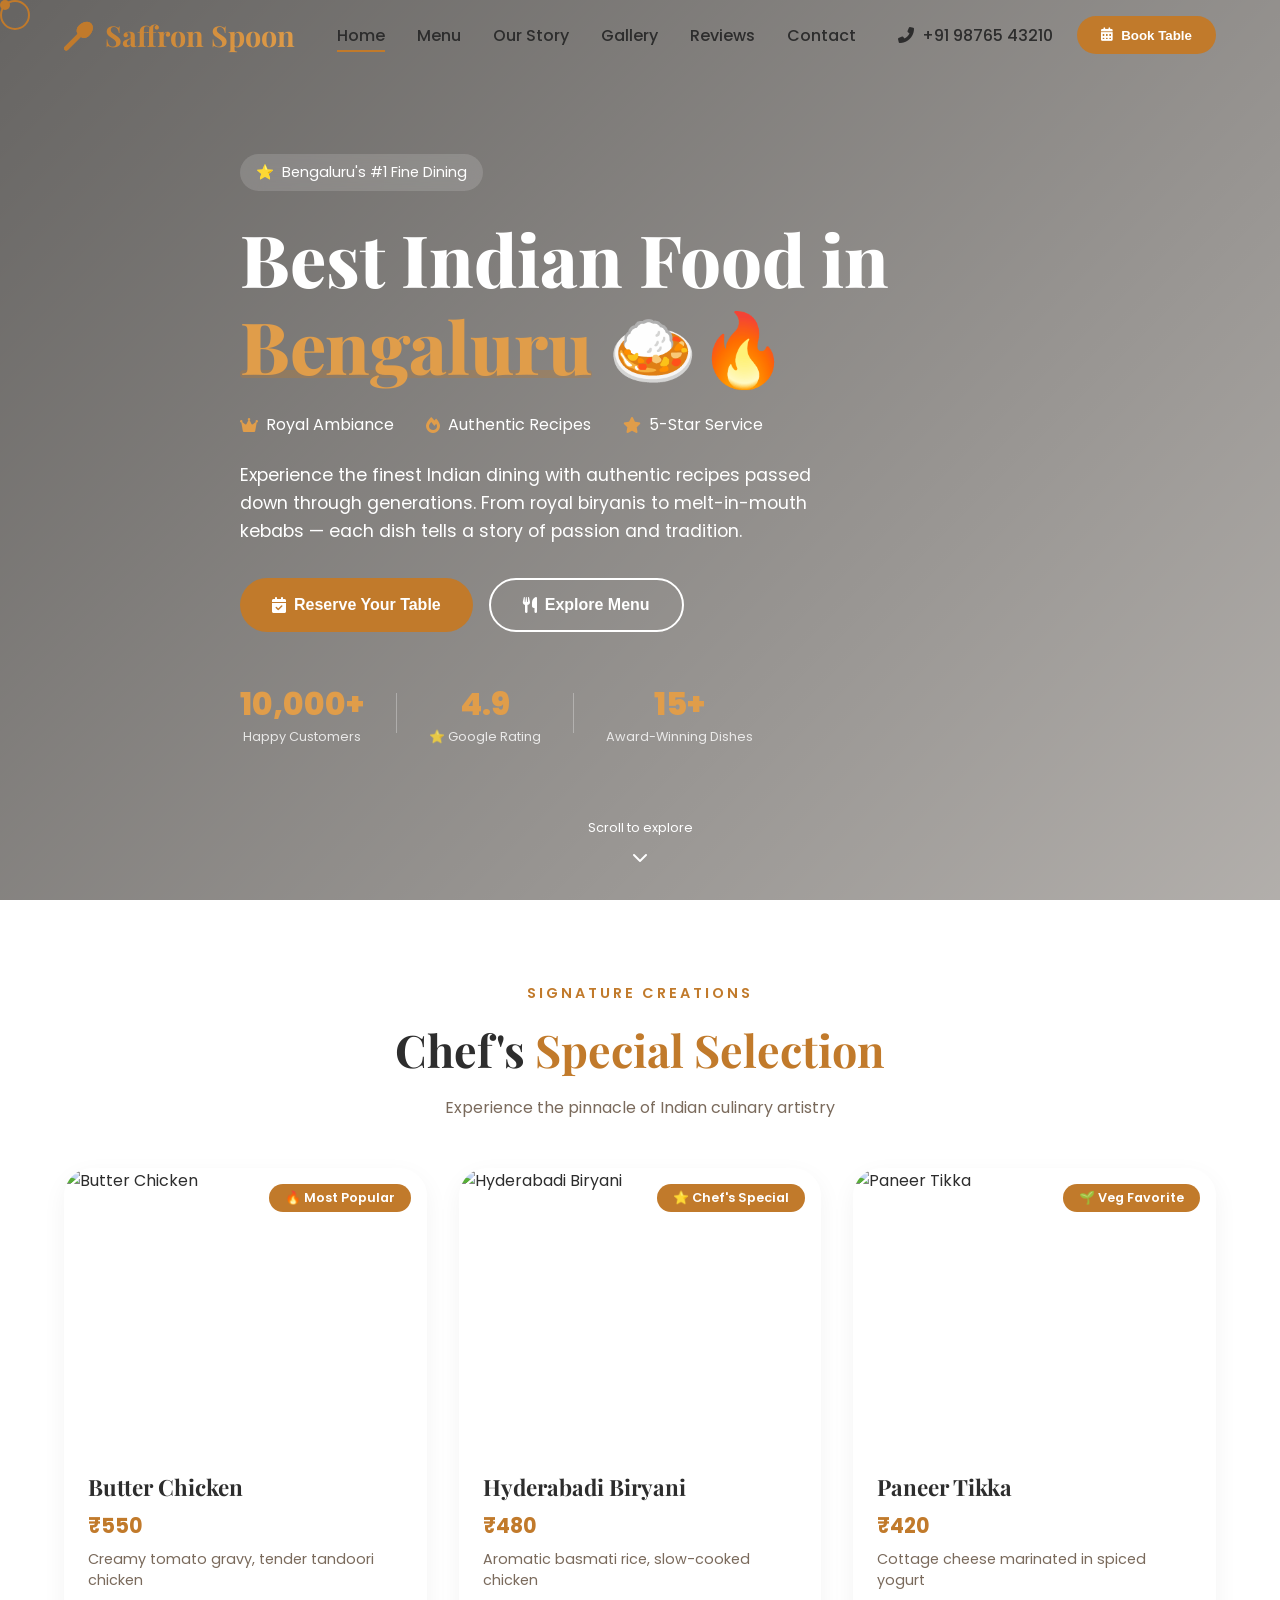
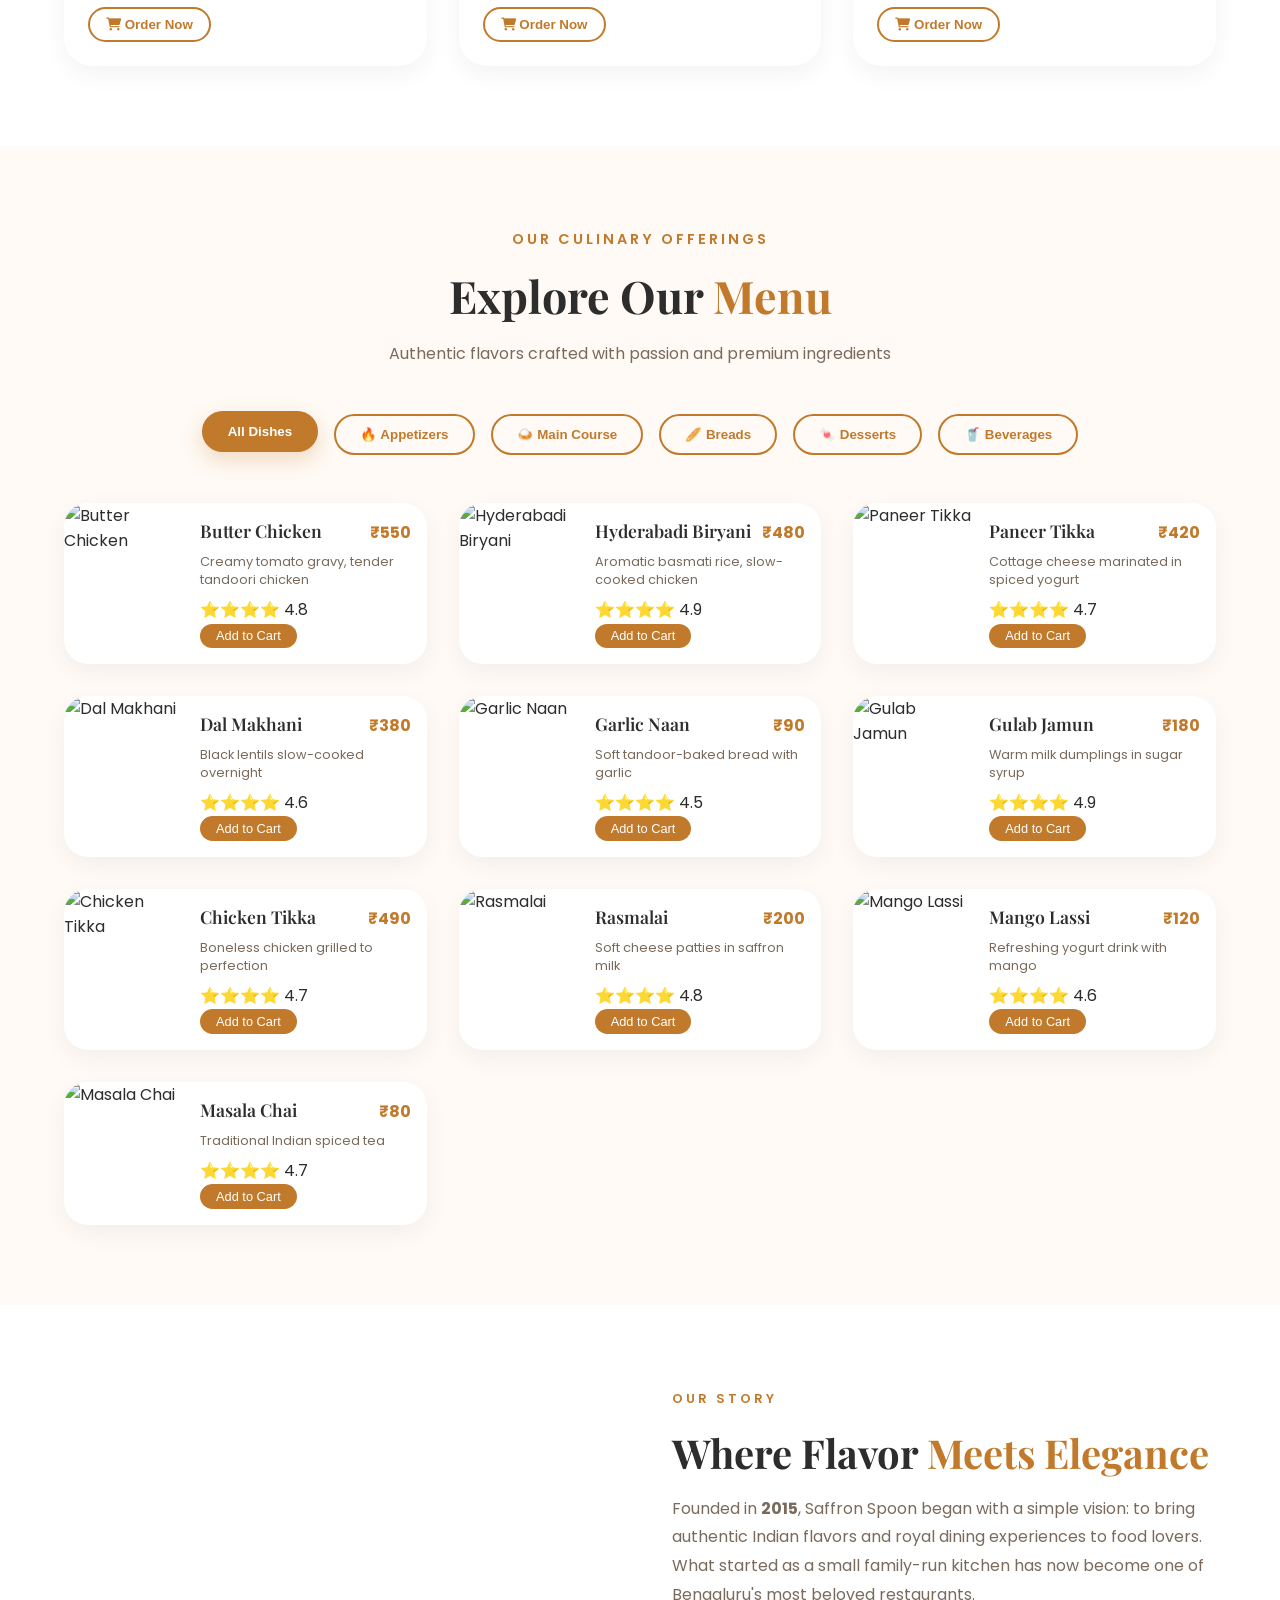
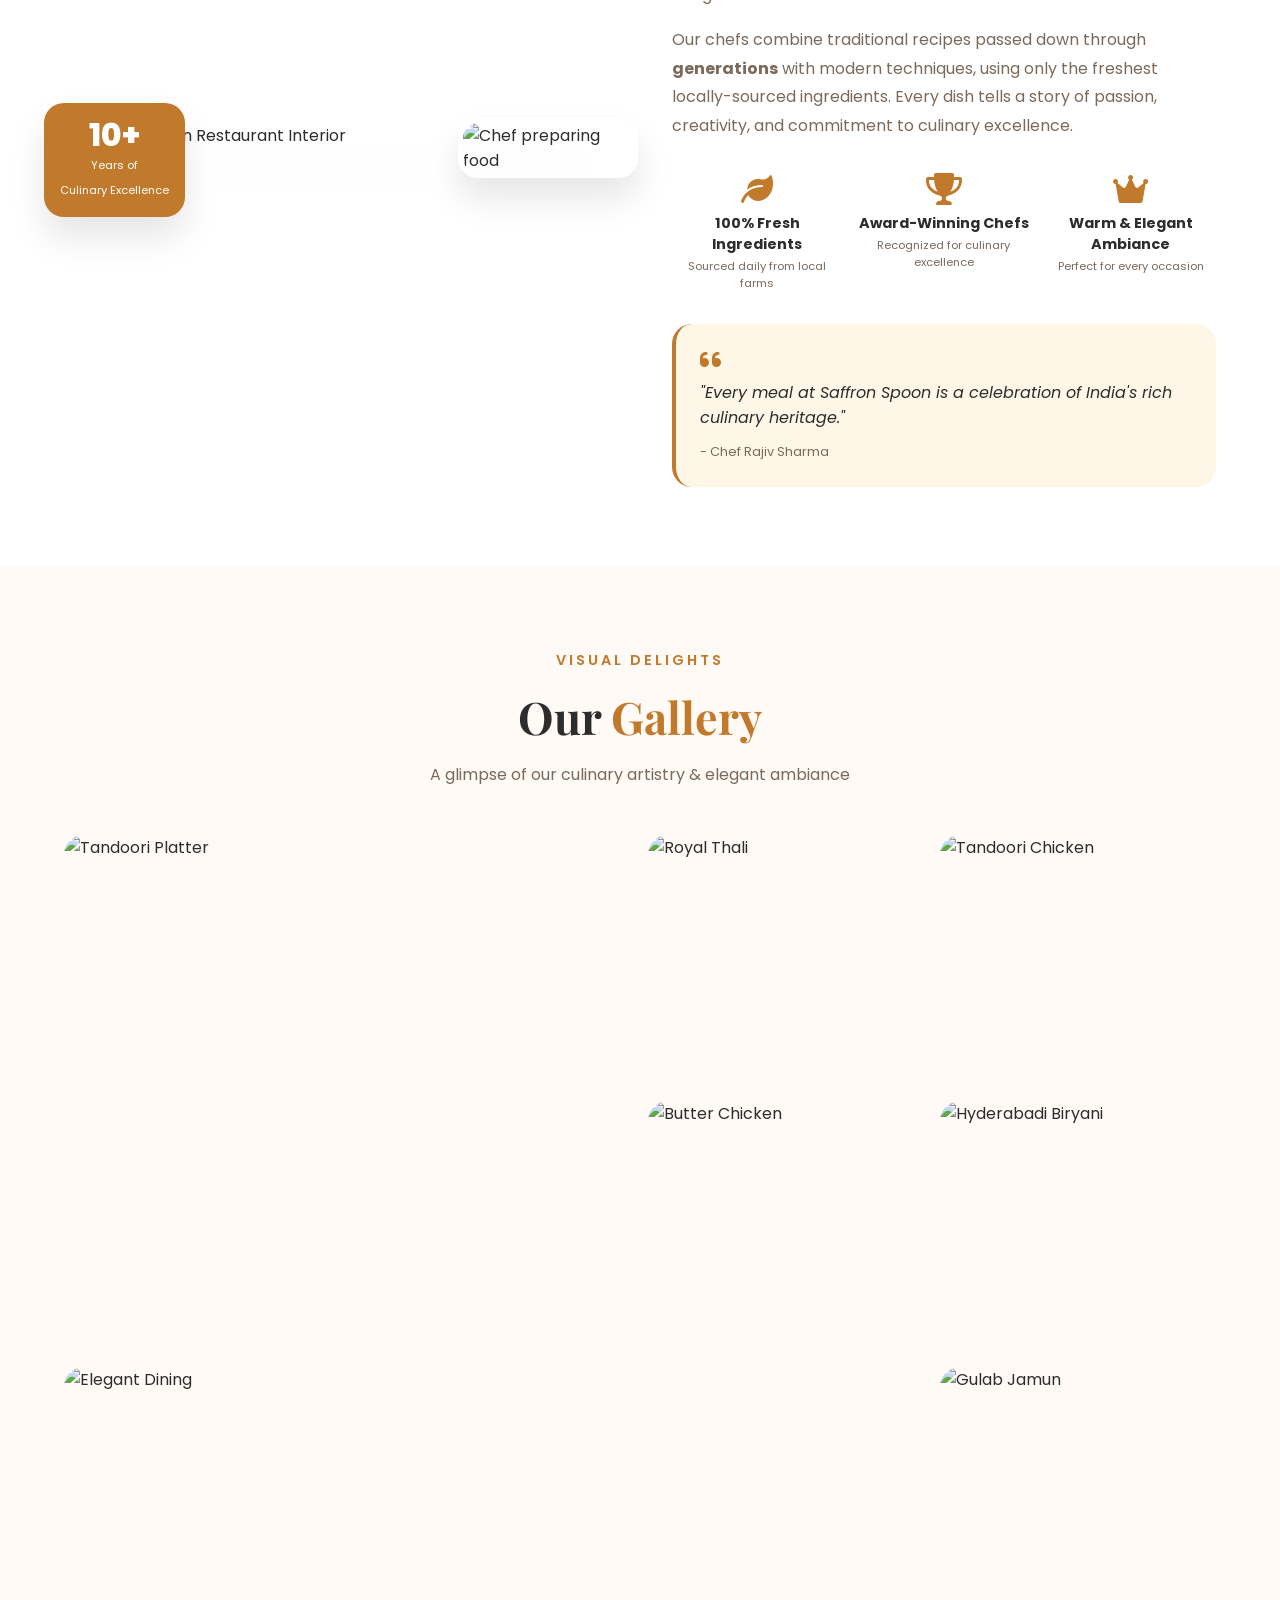
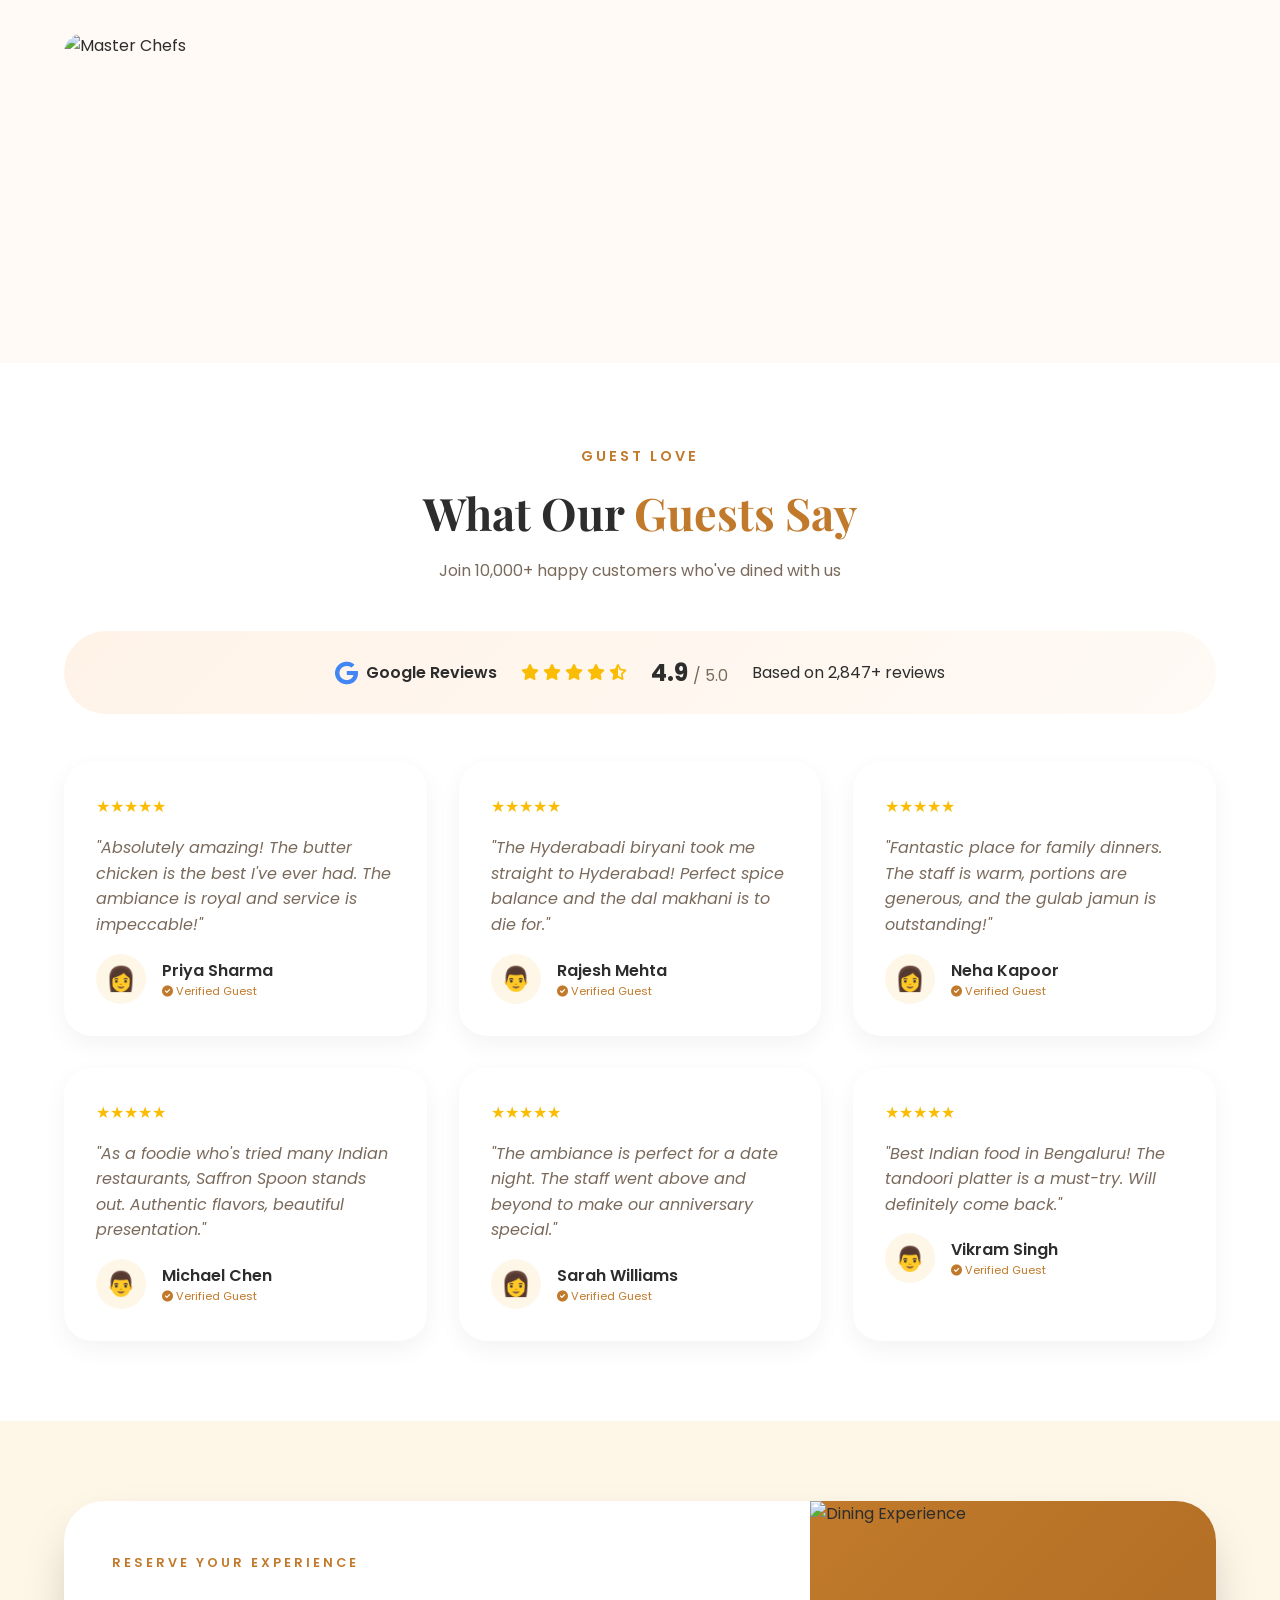
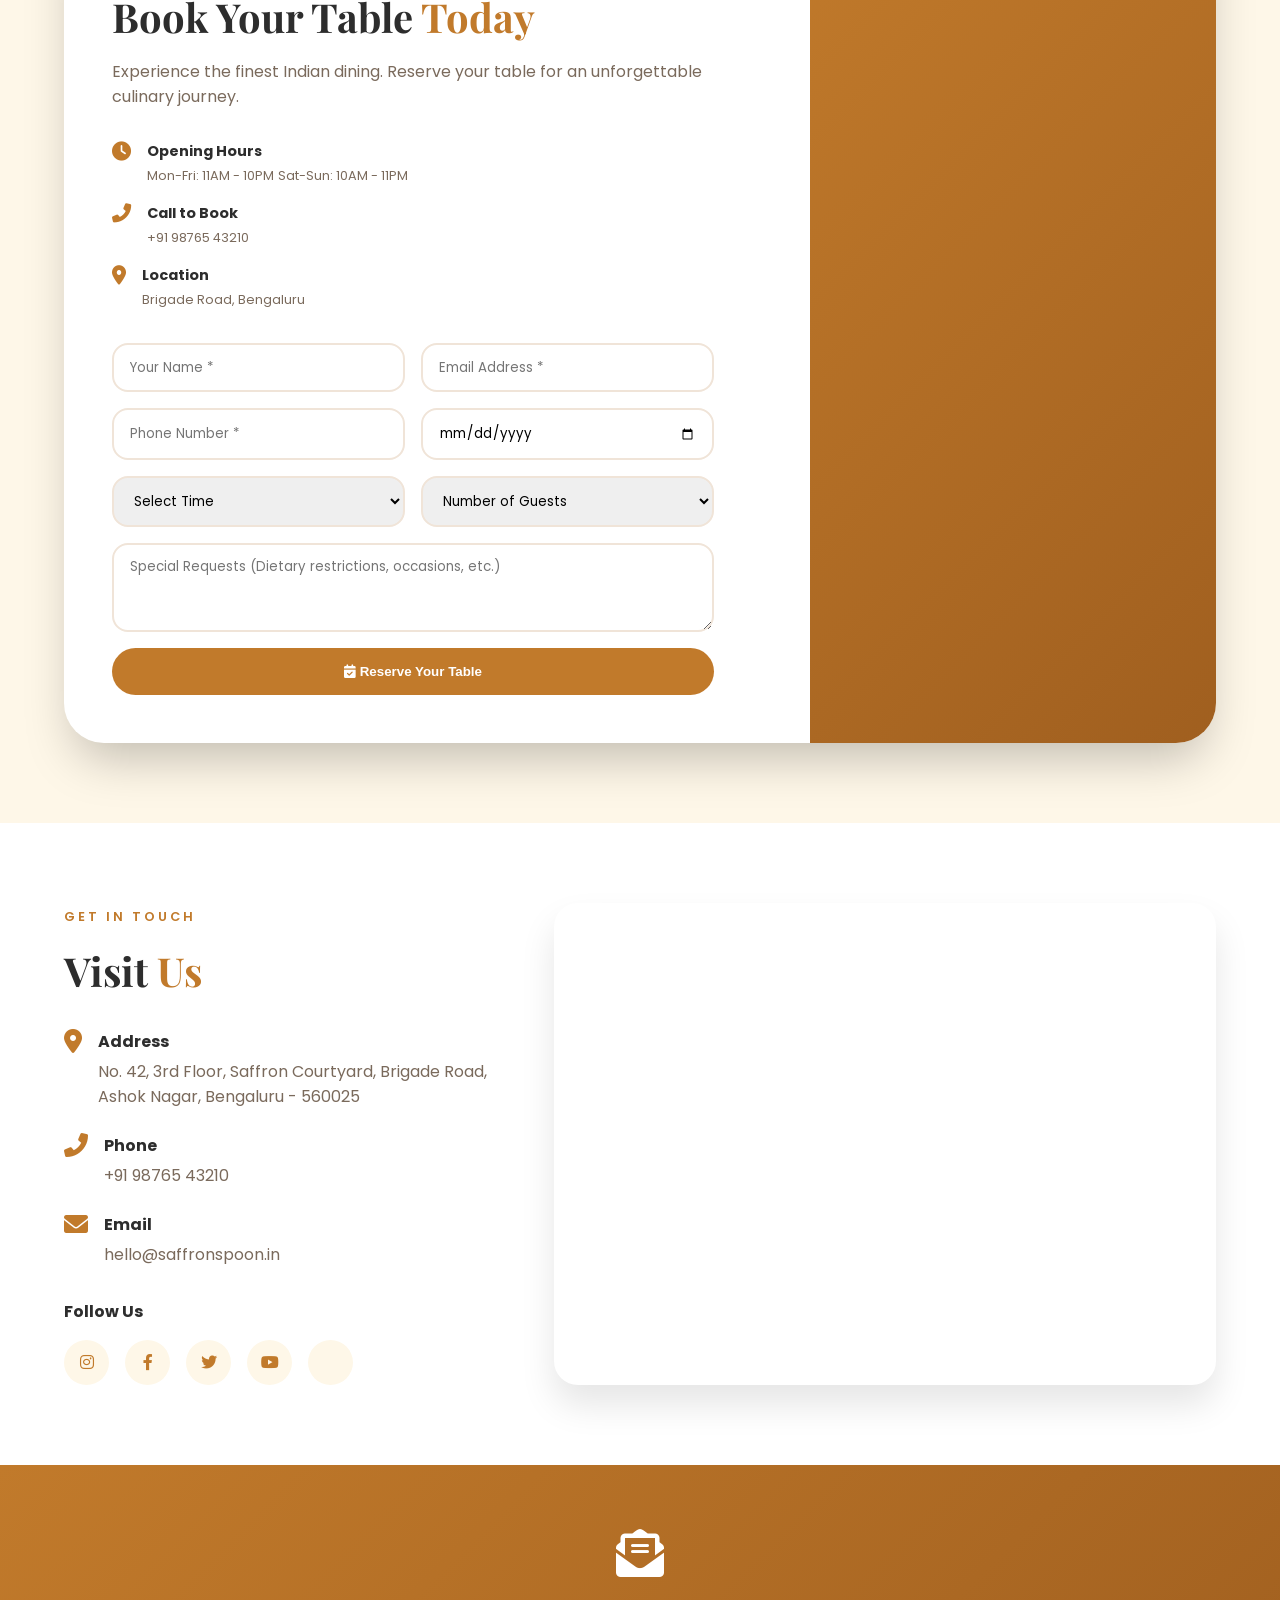
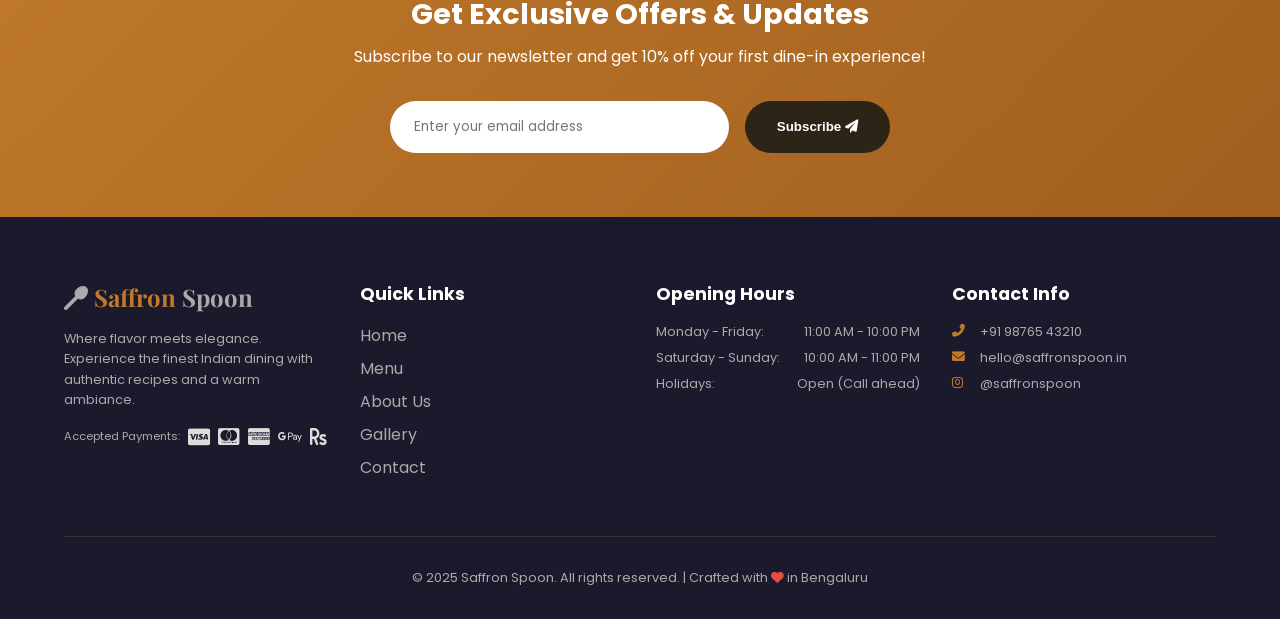
==== commit 90da11ec: "Update index.html" ====
--- a/index.html
+++ b/index.html
@@ -1,8 +1,6 @@
 <!DOCTYPE html>
 <html lang="en">
 <head>
-  <script async src="https://pagead2.googlesyndication.com/pagead/js/adsbygoogle.js?client=ca-pub-3718076995984067"
-     crossorigin="anonymous"></script>
   <meta charset="UTF-8">
   <meta name="viewport" content="width=device-width, initial-scale=1.0, viewport-fit=cover">
   <title>Saffron Spoon | Premium Indian Dining in Bengaluru 🍛</title>
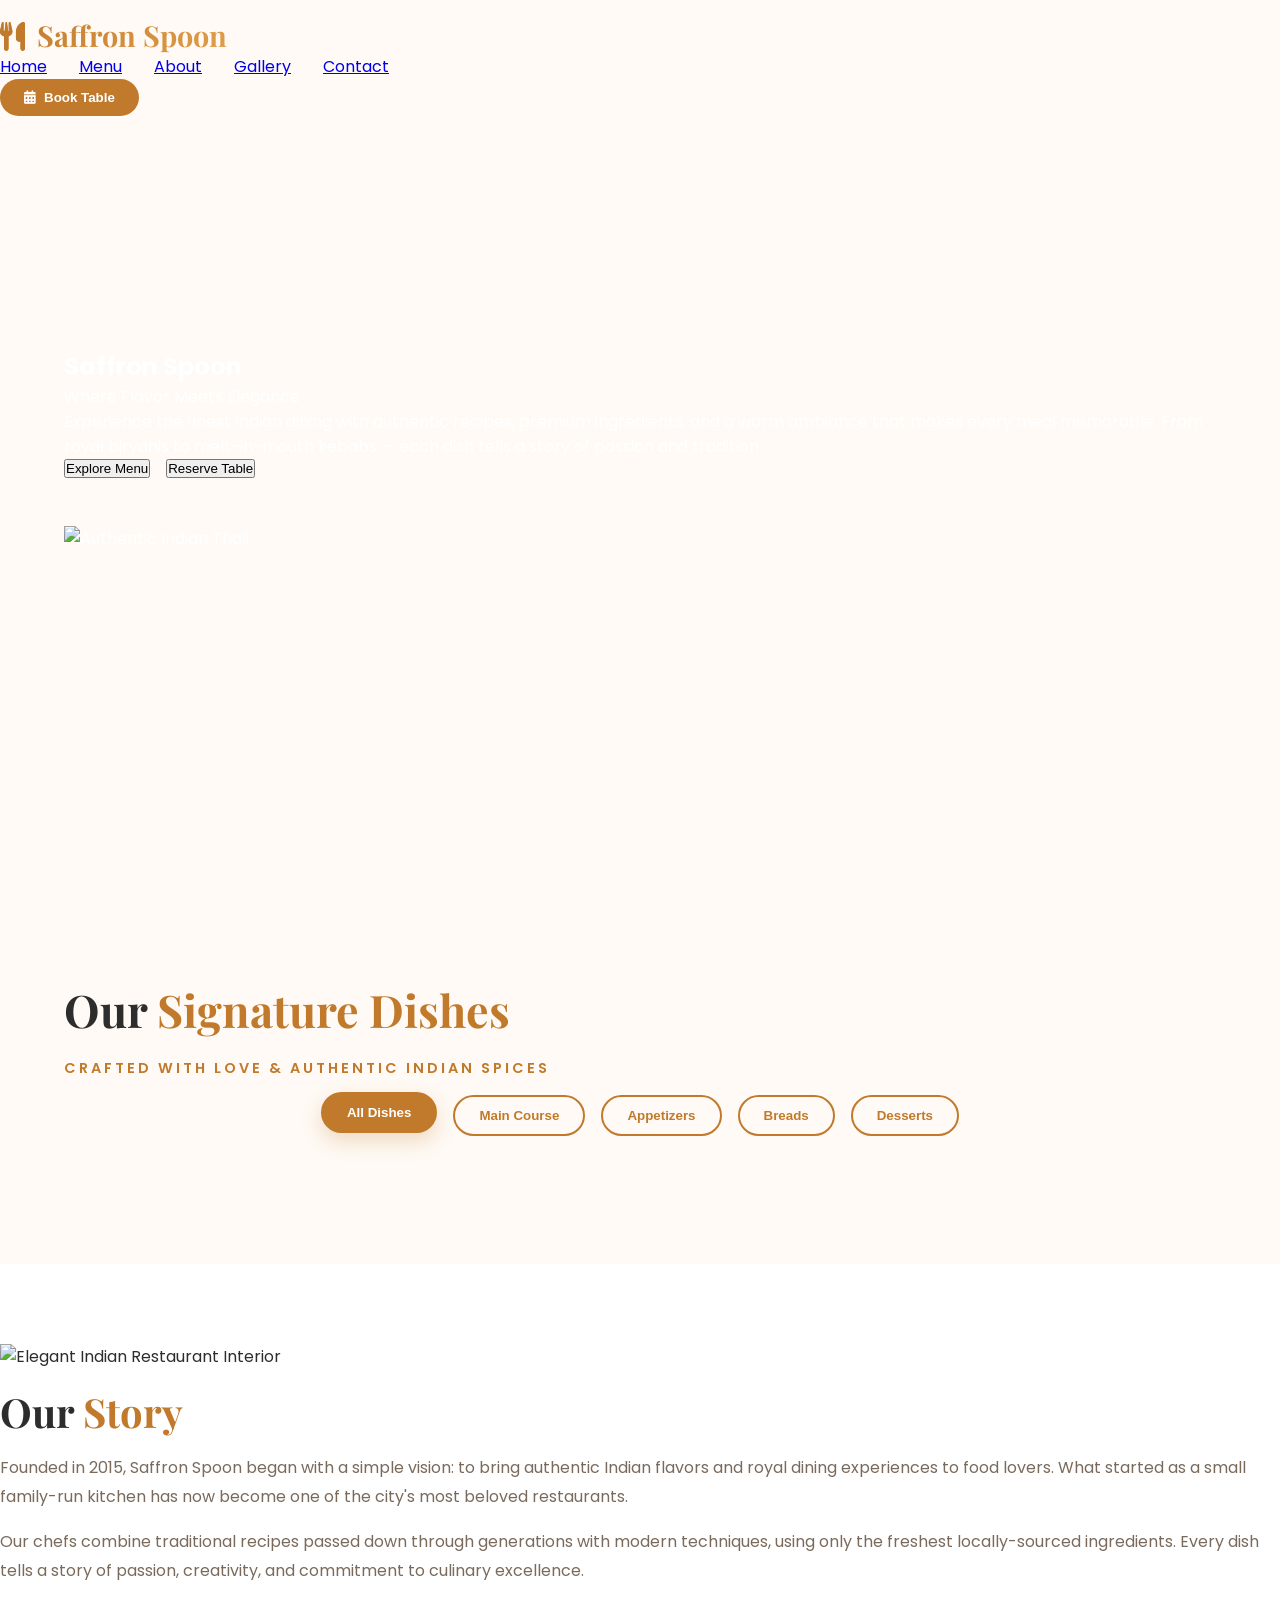
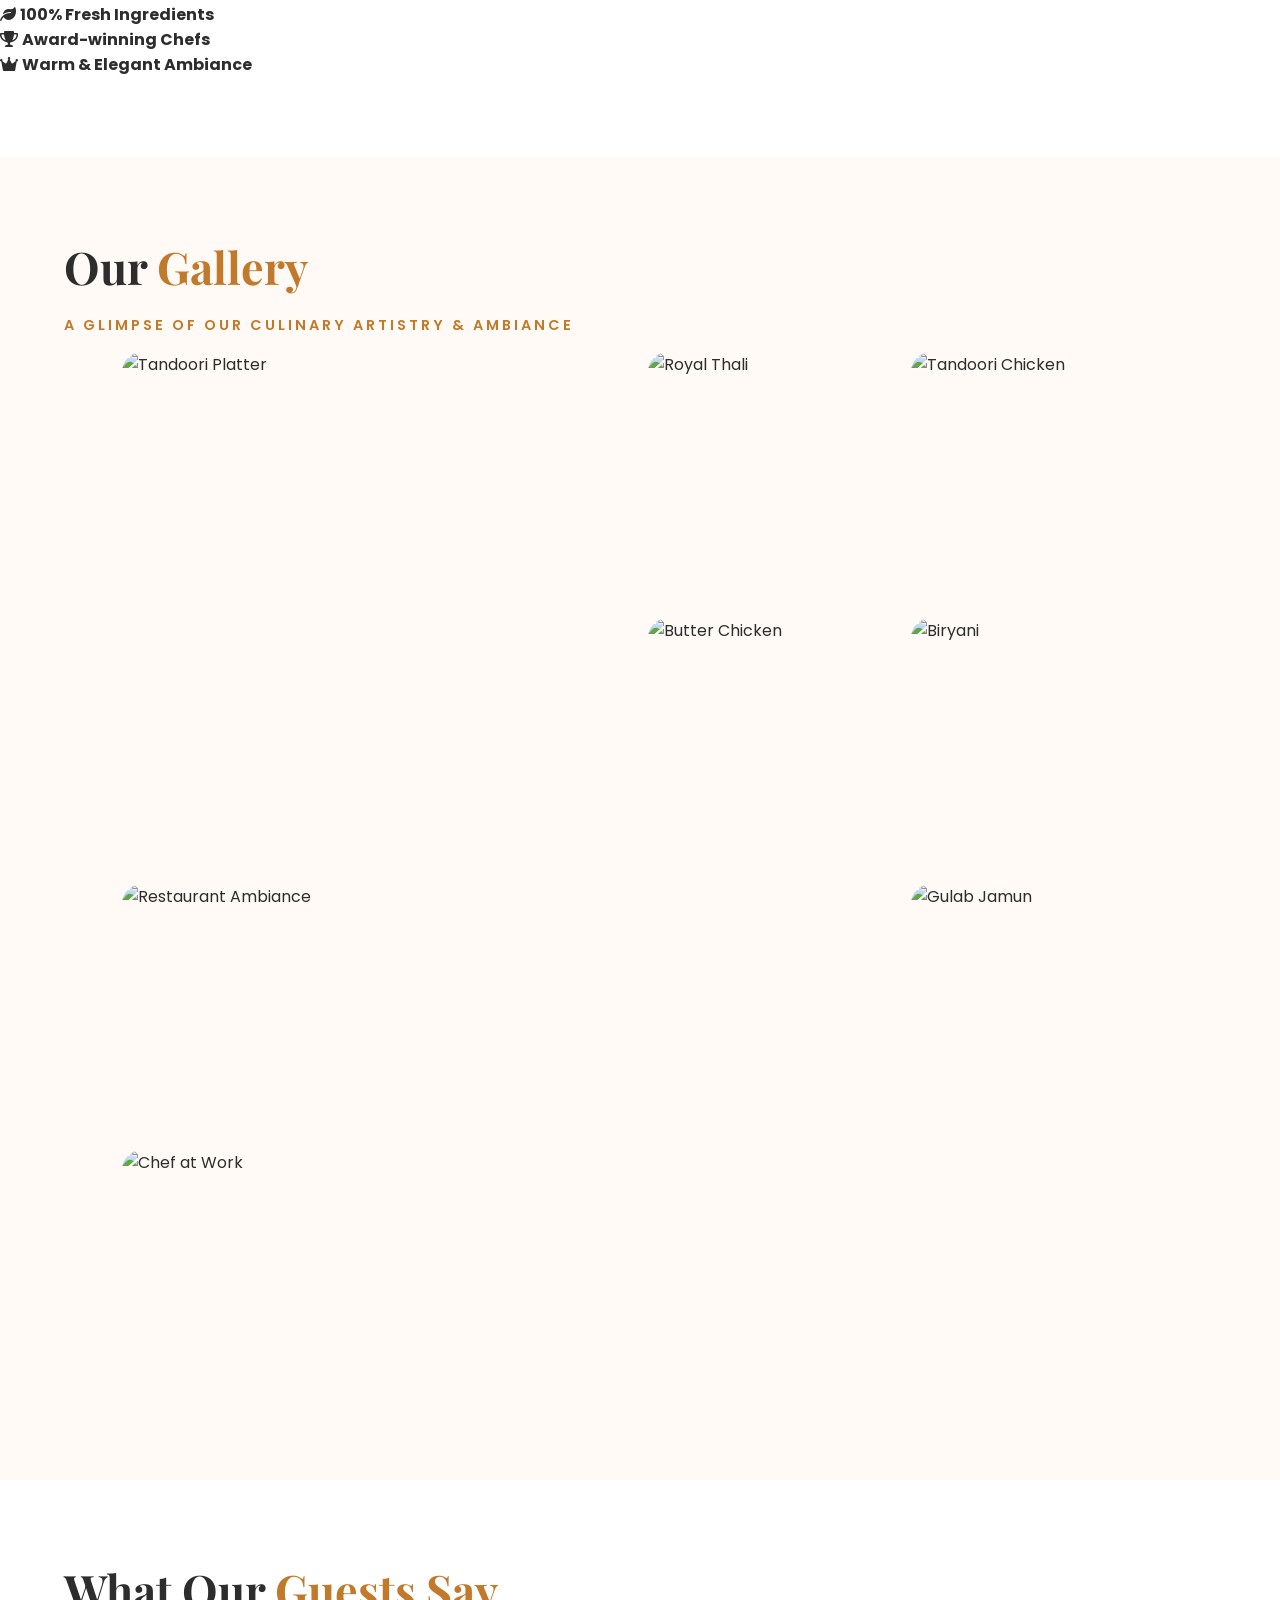
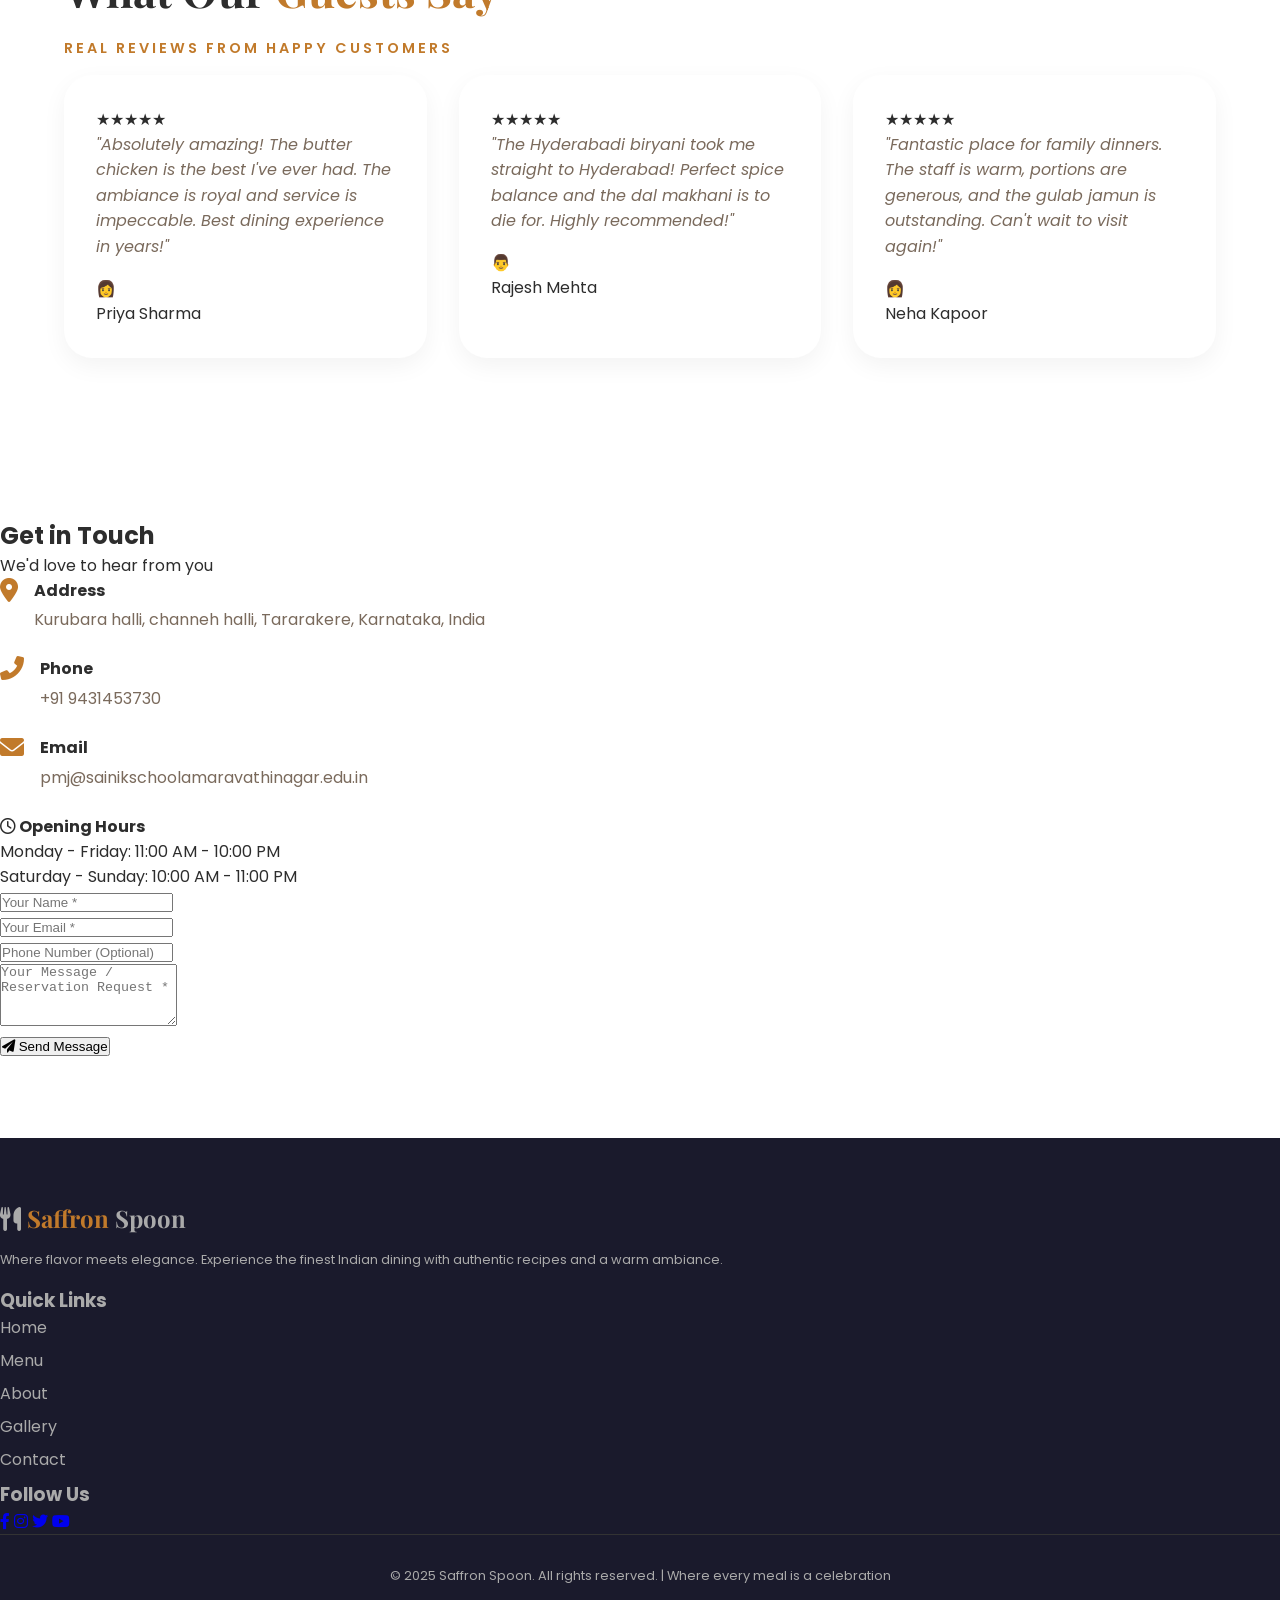
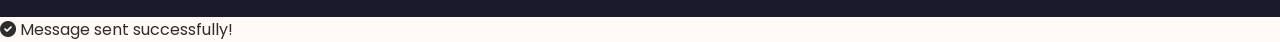
==== commit 43f46164: "index.html" ====
--- a/index.html
+++ b/index.html
@@ -1,522 +1,251 @@
 <!DOCTYPE html>
 <html lang="en">
 <head>
+  <script async src="https://pagead2.googlesyndication.com/pagead/js/adsbygoogle.js?client=ca-pub-3718076995984067"
+     crossorigin="anonymous"></script>
   <meta charset="UTF-8">
-  <meta name="viewport" content="width=device-width, initial-scale=1.0, viewport-fit=cover">
-  <title>Saffron Spoon | Premium Indian Dining in Bengaluru 🍛</title>
-  <meta name="description" content="Experience the finest authentic Indian dining in Bengaluru. Royal biryanis, melt-in-mouth kebabs, and warm elegance. Book your table today.">
-  <meta name="keywords" content="indian restaurant bengaluru, best indian food, saffron spoon, brigade road restaurant, authentic indian cuisine">
-  <meta name="author" content="Saffron Spoon">
-  
-  <!-- Open Graph / Social Media -->
-  <meta property="og:title" content="Saffron Spoon | Premium Indian Dining 🍛">
-  <meta property="og:description" content="Where flavor meets elegance. Authentic Indian cuisine in the heart of Bengaluru.">
-  <meta property="og:image" content="https://images.unsplash.com/photo-1585937421612-70a008356fbe?w=1200&h=630&fit=crop">
-  <meta property="og:type" content="restaurant">
-  <meta property="og:locale" content="en_IN">
-  
-  <!-- Twitter Card -->
-  <meta name="twitter:card" content="summary_large_image">
-  <meta name="twitter:title" content="Saffron Spoon | Premium Indian Dining">
-  <meta name="twitter:description" content="Where flavor meets elegance. Authentic Indian cuisine in Bengaluru.">
-  
-  <!-- Favicon -->
-  <link rel="icon" type="image/x-icon" href="data:image/svg+xml,<svg xmlns='http://www.w3.org/2000/svg' viewBox='0 0 100 100'><text y='.9em' font-size='90'>🍛</text></svg>">
-  
-  <!-- Google Fonts -->
-  <link href="https://fonts.googleapis.com/css2?family=Playfair+Display:wght@400;500;600;700;800;900&family=Poppins:wght@300;400;500;600;700;800&display=swap" rel="stylesheet">
+  <meta name="viewport" content="width=device-width, initial-scale=1.0">
+  <title>Saffron Spoon | Fine Indian Dining Restaurant</title>
+  <!-- Google Fonts - Premium Pairing: Playfair Display (serif elegance) + Poppins (modern clean) -->
+  <link href="https://fonts.googleapis.com/css2?family=Playfair+Display:wght@400;500;600;700;800&family=Poppins:wght@300;400;500;600;700;800&display=swap" rel="stylesheet">
   <link rel="stylesheet" href="https://cdnjs.cloudflare.com/ajax/libs/font-awesome/6.0.0-beta3/css/all.min.css">
-  
-  <!-- AOS Animation Library -->
-  <link href="https://unpkg.com/aos@2.3.1/dist/aos.css" rel="stylesheet">
-  
-  <!-- Custom CSS -->
   <link rel="stylesheet" href="demo.css">
 </head>
 <body>
 
-  <!-- PRELOADER -->
-  <div class="preloader" id="preloader">
-    <div class="preloader-content">
-      <div class="spice-icon">🌶️</div>
-      <div class="preloader-text">Saffron Spoon</div>
-      <div class="preloader-line"></div>
-    </div>
-  </div>
-
-  <!-- CURSOR (Desktop only) -->
-  <div class="cursor"></div>
-  <div class="cursor-follower"></div>
-
-  <!-- NAVBAR -->
-  <nav class="navbar" id="navbar">
-    <div class="nav-container">
-      <a href="#" class="logo">
-        <i class="fas fa-utensil-spoon"></i>
-        <span>Saffron</span> Spoon
-      </a>
-      
-      <ul class="nav-links">
-        <li><a href="#home" class="nav-link active">Home</a></li>
-        <li><a href="#menu" class="nav-link">Menu</a></li>
-        <li><a href="#about" class="nav-link">Our Story</a></li>
-        <li><a href="#gallery" class="nav-link">Gallery</a></li>
-        <li><a href="#testimonials" class="nav-link">Reviews</a></li>
-        <li><a href="#contact" class="nav-link">Contact</a></li>
-      </ul>
-      
-      <div class="nav-actions">
-        <a href="tel:+919876543210" class="nav-call">
-          <i class="fas fa-phone-alt"></i>
-          <span>+91 98765 43210</span>
-        </a>
-        <button class="nav-btn" id="bookTableBtn">
-          <i class="fas fa-calendar-alt"></i> Book Table
-        </button>
-        <div class="menu-toggle" id="menuToggle">
-          <i class="fas fa-bars"></i>
-        </div>
-      </div>
-    </div>
-  </nav>
-
-  <!-- MOBILE MENU -->
-  <div class="mobile-menu" id="mobileMenu">
-    <div class="mobile-menu-header">
-      <div class="logo">🍛 Saffron Spoon</div>
-      <button class="mobile-close" id="mobileClose"><i class="fas fa-times"></i></button>
-    </div>
-    <ul class="mobile-links">
+  <!-- Navigation Bar -->
+  <nav class="navbar">
+    <a href="#" class="logo">
+      <i class="fas fa-utensils"></i> 
+      <span>Saffron</span> Spoon
+    </a>
+    <ul class="nav-links">
       <li><a href="#home">Home</a></li>
       <li><a href="#menu">Menu</a></li>
-      <li><a href="#about">Our Story</a></li>
+      <li><a href="#about">About</a></li>
       <li><a href="#gallery">Gallery</a></li>
-      <li><a href="#testimonials">Reviews</a></li>
       <li><a href="#contact">Contact</a></li>
     </ul>
-    <div class="mobile-footer">
-      <a href="tel:+919876543210" class="mobile-call"><i class="fas fa-phone-alt"></i> Call Now</a>
-      <button class="mobile-book" id="mobileBookBtn">Book a Table</button>
-    </div>
-  </div>
-
-  <!-- ========== HERO SECTION - HITS HARD ========== -->
+    <button class="nav-btn"><i class="fas fa-calendar-alt"></i> Book Table</button>
+  </nav>
+
+  <!-- Hero Section (Split Layout) -->
   <section class="hero" id="home">
-    <div class="hero-overlay"></div>
-    <div class="hero-bg-video">
-      <video autoplay muted loop playsinline poster="https://images.unsplash.com/photo-1585937421612-70a008356fbe?w=1920&h=1080&fit=crop">
-        <source src="https://cdn.pixabay.com/video/2022/03/27/113850-693337288_large.mp4" type="video/mp4">
-      </video>
-    </div>
     <div class="hero-container">
-      <div class="hero-badge" data-aos="fade-up" data-aos-duration="800">
-        <span class="badge-icon">⭐</span> Bengaluru's #1 Fine Dining
-      </div>
-      <h1 class="hero-title" data-aos="fade-up" data-aos-duration="800" data-aos-delay="100">
-        Best Indian Food in <span class="highlight">Bengaluru</span> 🍛🔥
-      </h1>
-      <div class="hero-tagline" data-aos="fade-up" data-aos-duration="800" data-aos-delay="200">
-        <span class="tagline-item"><i class="fas fa-crown"></i> Royal Ambiance</span>
-        <span class="tagline-item"><i class="fas fa-fire"></i> Authentic Recipes</span>
-        <span class="tagline-item"><i class="fas fa-star"></i> 5-Star Service</span>
-      </div>
-      <p class="hero-description" data-aos="fade-up" data-aos-duration="800" data-aos-delay="300">
-        Experience the finest Indian dining with authentic recipes passed down through generations. 
-        From royal biryanis to melt-in-mouth kebabs — each dish tells a story of passion and tradition.
-      </p>
-      <div class="hero-buttons" data-aos="fade-up" data-aos-duration="800" data-aos-delay="400">
-        <button class="btn-primary" id="heroBookBtn">
-          <i class="fas fa-calendar-check"></i> Reserve Your Table
-        </button>
-        <button class="btn-secondary" id="heroMenuBtn">
-          <i class="fas fa-utensils"></i> Explore Menu
-        </button>
-      </div>
-      <div class="hero-stats" data-aos="fade-up" data-aos-duration="800" data-aos-delay="500">
-        <div class="stat">
-          <div class="stat-number">10,000+</div>
-          <div class="stat-label">Happy Customers</div>
-        </div>
-        <div class="stat-divider"></div>
-        <div class="stat">
-          <div class="stat-number">4.9</div>
-          <div class="stat-label">⭐ Google Rating</div>
-        </div>
-        <div class="stat-divider"></div>
-        <div class="stat">
-          <div class="stat-number">15+</div>
-          <div class="stat-label">Award-Winning Dishes</div>
-        </div>
-      </div>
-    </div>
-    <div class="hero-scroll-indicator">
-      <span>Scroll to explore</span>
-      <i class="fas fa-chevron-down"></i>
-    </div>
-  </section>
-
-  <!-- ========== FEATURED DISHES SECTION ========== -->
-  <section class="featured-section">
-    <div class="container">
-      <div class="section-header" data-aos="fade-up">
-        <span class="section-subtitle">Signature Creations</span>
-        <h2 class="section-title">Chef's <span>Special Selection</span></h2>
-        <p class="section-desc">Experience the pinnacle of Indian culinary artistry</p>
-      </div>
-      <div class="featured-grid" id="featuredGrid">
-        <!-- Featured dishes loaded via JS -->
-      </div>
-    </div>
-  </section>
-
-  <!-- ========== MENU SECTION WITH PRICES ========== -->
+      <div class="hero-left">
+        <h1 class="restaurant-name">Saffron Spoon</h1>
+        <p class="tagline">Where Flavor Meets Elegance</p>
+        <p class="short-description">
+          Experience the finest Indian dining with authentic recipes, premium ingredients, 
+          and a warm ambiance that makes every meal memorable. From royal biryanis to 
+          melt-in-mouth kebabs — each dish tells a story of passion and tradition.
+        </p>
+        <div class="hero-buttons">
+          <button class="btn-menu">Explore Menu</button>
+          <button class="btn-book">Reserve Table</button>
+        </div>
+      </div>
+      <div class="hero-right">
+        <div class="food-image">
+          <img src="https://images.unsplash.com/photo-1585937421612-70a008356fbe?w=600&h=500&fit=crop" alt="Authentic Indian Thali">
+        </div>
+      </div>
+    </div>
+  </section>
+
+  <!-- Menu Section - ENHANCED VERSION -->
   <section class="menu-section" id="menu">
     <div class="container">
-      <div class="section-header" data-aos="fade-up">
-        <span class="section-subtitle">Our Culinary Offerings</span>
-        <h2 class="section-title">Explore Our <span>Menu</span></h2>
-        <p class="section-desc">Authentic flavors crafted with passion and premium ingredients</p>
-      </div>
+      <h2 class="section-title">Our <span>Signature Dishes</span></h2>
+      <p class="section-subtitle">Crafted with love & authentic Indian spices</p>
       
-      <!-- Category Filters -->
-      <div class="menu-categories" data-aos="fade-up" data-aos-delay="100">
+      <!-- Category Filter -->
+      <div class="menu-categories">
         <button class="cat-btn active" data-category="all">All Dishes</button>
-        <button class="cat-btn" data-category="appetizers">🔥 Appetizers</button>
-        <button class="cat-btn" data-category="main">🍛 Main Course</button>
-        <button class="cat-btn" data-category="breads">🥖 Breads</button>
-        <button class="cat-btn" data-category="desserts">🍬 Desserts</button>
-        <button class="cat-btn" data-category="beverages">🥤 Beverages</button>
-      </div>
-
-      <div class="menu-grid" id="menuGrid" data-aos="fade-up" data-aos-delay="200">
-        <!-- Menu items loaded via JavaScript -->
-      </div>
-    </div>
-  </section>
-
-  <!-- ========== ABOUT SECTION - STORY (People love stories) ========== -->
+        <button class="cat-btn" data-category="main">Main Course</button>
+        <button class="cat-btn" data-category="appetizers">Appetizers</button>
+        <button class="cat-btn" data-category="breads">Breads</button>
+        <button class="cat-btn" data-category="desserts">Desserts</button>
+      </div>
+
+      <div class="menu-grid" id="menuGrid">
+        <!-- Menu items will be dynamically loaded via JavaScript -->
+      </div>
+    </div>
+  </section>
+
+  <!-- About Section -->
   <section class="about-section" id="about">
-    <div class="container">
-      <div class="about-wrapper">
-        <div class="about-image" data-aos="fade-right" data-aos-duration="1000">
-          <div class="about-image-main">
-            <img src="https://images.unsplash.com/photo-1600565193348-f74bd4c7cc9c?w=800&h=900&fit=crop" alt="Saffron Spoon Restaurant Interior">
-          </div>
-          <div class="about-image-small">
-            <img src="https://images.unsplash.com/photo-1559339352-11d035aa65de?w=400&h=400&fit=crop" alt="Chef preparing food">
-          </div>
-          <div class="about-experience-badge">
-            <span class="exp-years">10+</span>
-            <span class="exp-text">Years of<br>Culinary Excellence</span>
-          </div>
-        </div>
-        <div class="about-content" data-aos="fade-left" data-aos-duration="1000">
-          <span class="about-badge">Our Story</span>
-          <h2 class="about-title">Where Flavor <span>Meets Elegance</span></h2>
-          <p class="about-story">
-            Founded in <strong>2015</strong>, Saffron Spoon began with a simple vision: to bring authentic 
-            Indian flavors and royal dining experiences to food lovers. What started as a small 
-            family-run kitchen has now become one of Bengaluru's most beloved restaurants.
-          </p>
-          <p class="about-story">
-            Our chefs combine traditional recipes passed down through <strong>generations</strong> with modern 
-            techniques, using only the freshest locally-sourced ingredients. Every dish tells 
-            a story of passion, creativity, and commitment to culinary excellence.
-          </p>
-          <div class="about-features">
-            <div class="about-feature">
-              <i class="fas fa-leaf"></i>
-              <div>
-                <h4>100% Fresh Ingredients</h4>
-                <p>Sourced daily from local farms</p>
-              </div>
-            </div>
-            <div class="about-feature">
-              <i class="fas fa-trophy"></i>
-              <div>
-                <h4>Award-Winning Chefs</h4>
-                <p>Recognized for culinary excellence</p>
-              </div>
-            </div>
-            <div class="about-feature">
-              <i class="fas fa-crown"></i>
-              <div>
-                <h4>Warm & Elegant Ambiance</h4>
-                <p>Perfect for every occasion</p>
-              </div>
-            </div>
-          </div>
-          <div class="about-quote">
-            <i class="fas fa-quote-left"></i>
-            <p>"Every meal at Saffron Spoon is a celebration of India's rich culinary heritage."</p>
-            <span>- Chef Rajiv Sharma</span>
-          </div>
-        </div>
-      </div>
-    </div>
-  </section>
-
-  <!-- ========== GALLERY SECTION ========== -->
+    <div class="about-container">
+      <div class="about-left">
+        <div class="restaurant-image">
+          <img src="https://images.unsplash.com/photo-1600565193348-f74bd4c7cc9c?w=600&h=500&fit=crop" alt="Elegant Indian Restaurant Interior">
+        </div>
+      </div>
+      <div class="about-right">
+        <h2 class="about-title">Our <span>Story</span></h2>
+        <p class="about-story">
+          Founded in 2015, Saffron Spoon began with a simple vision: to bring authentic 
+          Indian flavors and royal dining experiences to food lovers. What started as a small 
+          family-run kitchen has now become one of the city's most beloved restaurants.
+        </p>
+        <p class="about-story">
+          Our chefs combine traditional recipes passed down through generations with modern 
+          techniques, using only the freshest locally-sourced ingredients. Every dish tells 
+          a story of passion, creativity, and commitment to culinary excellence.
+        </p>
+        <div class="about-highlight">
+          <i class="fas fa-leaf"></i> <strong>100% Fresh Ingredients</strong><br>
+          <i class="fas fa-trophy"></i> <strong>Award-winning Chefs</strong><br>
+          <i class="fas fa-crown"></i> <strong>Warm & Elegant Ambiance</strong>
+        </div>
+      </div>
+    </div>
+  </section>
+
+  <!-- Gallery Section -->
   <section class="gallery-section" id="gallery">
     <div class="container">
-      <div class="section-header" data-aos="fade-up">
-        <span class="section-subtitle">Visual Delights</span>
-        <h2 class="section-title">Our <span>Gallery</span></h2>
-        <p class="section-desc">A glimpse of our culinary artistry & elegant ambiance</p>
-      </div>
-    </div>
-    <div class="gallery-grid" id="galleryGrid" data-aos="fade-up">
-      <!-- Gallery images loaded via JS -->
-    </div>
-  </section>
-
-  <!-- ========== TESTIMONIALS SECTION WITH GOOGLE REVIEWS ========== -->
-  <section class="testimonials-section" id="testimonials">
+      <h2 class="section-title">Our <span>Gallery</span></h2>
+      <p class="section-subtitle">A glimpse of our culinary artistry & ambiance</p>
+      <div class="gallery-grid">
+        <div class="gallery-item item-1"><img src="https://images.unsplash.com/photo-1601050690597-df0568f70950?w=800&h=600&fit=crop" alt="Tandoori Platter"><div class="gallery-overlay"><span>🔥 Tandoori Platter</span></div></div>
+        <div class="gallery-item item-2"><img src="https://images.unsplash.com/photo-1585937421612-70a008356fbe?w=600&h=500&fit=crop" alt="Royal Thali"><div class="gallery-overlay"><span>🍛 Royal Thali</span></div></div>
+        <div class="gallery-item item-3"><img src="https://images.unsplash.com/photo-1606491956689-2ea866880c84?w=600&h=500&fit=crop" alt="Tandoori Chicken"><div class="gallery-overlay"><span>🍗 Tandoori Chicken</span></div></div>
+        <div class="gallery-item item-4"><img src="https://images.unsplash.com/photo-1565557623262-b51c2513a641?w=600&h=500&fit=crop" alt="Butter Chicken"><div class="gallery-overlay"><span>🍛 Butter Chicken</span></div></div>
+        <div class="gallery-item item-5"><img src="https://images.unsplash.com/photo-1630383249896-424e482df921?w=800&h=600&fit=crop" alt="Biryani"><div class="gallery-overlay"><span>🍚 Hyderabadi Biryani</span></div></div>
+        <div class="gallery-item item-6"><img src="https://images.unsplash.com/photo-1546833999-b9f581a1996d?w=600&h=500&fit=crop" alt="Restaurant Ambiance"><div class="gallery-overlay"><span>✨ Elegant Dining</span></div></div>
+        <div class="gallery-item item-7"><img src="https://images.unsplash.com/photo-1631515243349-e0fcfd7e9e0c?w=600&h=500&fit=crop" alt="Gulab Jamun"><div class="gallery-overlay"><span>🍬 Gulab Jamun</span></div></div>
+        <div class="gallery-item item-8"><img src="https://images.unsplash.com/photo-1604909052743-94e6fef3a0c4?w=800&h=600&fit=crop" alt="Chef at Work"><div class="gallery-overlay"><span>👨‍🍳 Master Chefs</span></div></div>
+      </div>
+    </div>
+  </section>
+
+  <!-- Testimonials Section -->
+  <section class="testimonials-section">
     <div class="container">
-      <div class="section-header" data-aos="fade-up">
-        <span class="section-subtitle">Guest Love</span>
-        <h2 class="section-title">What Our <span>Guests Say</span></h2>
-        <p class="section-desc">Join 10,000+ happy customers who've dined with us</p>
-      </div>
-      
-      <!-- Google Rating Summary -->
-      <div class="google-rating-summary" data-aos="fade-up" data-aos-delay="100">
-        <div class="google-logo">
-          <i class="fab fa-google"></i>
-          <span>Google Reviews</span>
-        </div>
-        <div class="google-stars">
-          <i class="fas fa-star"></i>
-          <i class="fas fa-star"></i>
-          <i class="fas fa-star"></i>
-          <i class="fas fa-star"></i>
-          <i class="fas fa-star-half-alt"></i>
-        </div>
-        <div class="google-score">4.9 <span>/ 5.0</span></div>
-        <div class="google-count">Based on 2,847+ reviews</div>
-      </div>
-
-      <div class="testimonials-grid" id="testimonialsGrid" data-aos="fade-up" data-aos-delay="200">
-        <!-- Testimonials loaded via JS -->
-      </div>
-    </div>
-  </section>
-
-  <!-- ========== RESERVATION SECTION ========== -->
-  <section class="reservation-section" id="reservation">
-    <div class="container">
-      <div class="reservation-wrapper" data-aos="fade-up">
-        <div class="reservation-content">
-          <span class="reservation-badge">Reserve Your Experience</span>
-          <h2>Book Your Table <span>Today</span></h2>
-          <p>Experience the finest Indian dining. Reserve your table for an unforgettable culinary journey.</p>
-          <div class="reservation-info">
-            <div class="info-item">
-              <i class="fas fa-clock"></i>
-              <div>
-                <strong>Opening Hours</strong>
-                <span>Mon-Fri: 11AM - 10PM</span>
-                <span>Sat-Sun: 10AM - 11PM</span>
-              </div>
-            </div>
-            <div class="info-item">
-              <i class="fas fa-phone-alt"></i>
-              <div>
-                <strong>Call to Book</strong>
-                <span>+91 98765 43210</span>
-              </div>
-            </div>
-            <div class="info-item">
-              <i class="fas fa-map-marker-alt"></i>
-              <div>
-                <strong>Location</strong>
-                <span>Brigade Road, Bengaluru</span>
-              </div>
+      <h2 class="section-title">What Our <span>Guests Say</span></h2>
+      <p class="section-subtitle">Real reviews from happy customers</p>
+      <div class="testimonials-grid">
+        <div class="testimonial-card">
+          <div class="stars">★★★★★</div>
+          <p class="testimonial-text">"Absolutely amazing! The butter chicken is the best I've ever had. The ambiance is royal and service is impeccable. Best dining experience in years!"</p>
+          <div class="customer-info"><div class="customer-avatar">👩</div><div class="customer-name">Priya Sharma</div></div>
+        </div>
+        <div class="testimonial-card">
+          <div class="stars">★★★★★</div>
+          <p class="testimonial-text">"The Hyderabadi biryani took me straight to Hyderabad! Perfect spice balance and the dal makhani is to die for. Highly recommended!"</p>
+          <div class="customer-info"><div class="customer-avatar">👨</div><div class="customer-name">Rajesh Mehta</div></div>
+        </div>
+        <div class="testimonial-card">
+          <div class="stars">★★★★★</div>
+          <p class="testimonial-text">"Fantastic place for family dinners. The staff is warm, portions are generous, and the gulab jamun is outstanding. Can't wait to visit again!"</p>
+          <div class="customer-info"><div class="customer-avatar">👩</div><div class="customer-name">Neha Kapoor</div></div>
+        </div>
+      </div>
+    </div>
+  </section>
+
+  <!-- Contact Section - WITH WORKING FORM -->
+  <section class="contact-section" id="contact">
+    <div class="contact-container">
+      <div class="contact-left">
+        <h2 class="contact-title">Get in <span>Touch</span></h2>
+        <p class="contact-subtitle">We'd love to hear from you</p>
+        <div class="contact-info">
+          <div class="contact-item">
+            <div class="contact-icon"><i class="fas fa-map-marker-alt"></i></div>
+            <div class="contact-detail">
+              <h4>Address</h4>
+              <p>Kurubara halli, channeh halli, Tararakere, Karnataka, India</p>
             </div>
           </div>
-          <form class="reservation-form" id="reservationForm">
-            <div class="form-row">
-              <input type="text" placeholder="Your Name *" id="resName" required>
-              <input type="email" placeholder="Email Address *" id="resEmail" required>
-            </div>
-            <div class="form-row">
-              <input type="tel" placeholder="Phone Number *" id="resPhone" required>
-              <input type="date" placeholder="Date" id="resDate" required>
-            </div>
-            <div class="form-row">
-              <select id="resTime" required>
-                <option value="">Select Time</option>
-                <option>11:00 AM</option>
-                <option>12:00 PM</option>
-                <option>1:00 PM</option>
-                <option>2:00 PM</option>
-                <option>6:00 PM</option>
-                <option>7:00 PM</option>
-                <option>8:00 PM</option>
-                <option>9:00 PM</option>
-              </select>
-              <select id="resGuests" required>
-                <option value="">Number of Guests</option>
-                <option>1 Guest</option>
-                <option>2 Guests</option>
-                <option>3 Guests</option>
-                <option>4 Guests</option>
-                <option>5+ Guests</option>
-              </select>
-            </div>
-            <textarea placeholder="Special Requests (Dietary restrictions, occasions, etc.)" id="resMessage" rows="3"></textarea>
-            <button type="submit" class="btn-reserve">
-              <i class="fas fa-calendar-check"></i> Reserve Your Table
+          <div class="contact-item">
+            <div class="contact-icon"><i class="fas fa-phone-alt"></i></div>
+            <div class="contact-detail">
+              <h4>Phone</h4>
+              <p>+91 9431453730</p>
+            </div>
+          </div>
+          <div class="contact-item">
+            <div class="contact-icon"><i class="fas fa-envelope"></i></div>
+            <div class="contact-detail">
+              <h4>Email</h4>
+              <p>pmj@sainikschoolamaravathinagar.edu.in</p>
+            </div>
+          </div>
+        </div>
+        <div class="hours-info">
+          <h4><i class="far fa-clock"></i> Opening Hours</h4>
+          <p>Monday - Friday: 11:00 AM - 10:00 PM</p>
+          <p>Saturday - Sunday: 10:00 AM - 11:00 PM</p>
+        </div>
+      </div>
+      <div class="contact-right">
+        <!-- CONTACT FORM - NOW FULLY FUNCTIONAL with "Message sent" popup -->
+        <div class="contact-form-container">
+          <form id="contactForm" class="contact-form">
+            <div class="form-group">
+              <input type="text" id="formName" placeholder="Your Name *" required>
+            </div>
+            <div class="form-group">
+              <input type="email" id="formEmail" placeholder="Your Email *" required>
+            </div>
+            <div class="form-group">
+              <input type="tel" id="formPhone" placeholder="Phone Number (Optional)">
+            </div>
+            <div class="form-group">
+              <textarea id="formMessage" rows="4" placeholder="Your Message / Reservation Request *" required></textarea>
+            </div>
+            <button type="submit" class="submit-btn-form">
+              <i class="fas fa-paper-plane"></i> Send Message
             </button>
           </form>
         </div>
-        <div class="reservation-image">
-          <img src="https://images.unsplash.com/photo-1414235077428-338989a2e8c0?w=600&h=700&fit=crop" alt="Dining Experience">
-        </div>
-      </div>
-    </div>
-  </section>
-
-  <!-- ========== CONTACT SECTION ========== -->
-  <section class="contact-section" id="contact">
-    <div class="container">
-      <div class="contact-wrapper">
-        <div class="contact-info" data-aos="fade-right">
-          <span class="contact-badge">Get in Touch</span>
-          <h2>Visit <span>Us</span></h2>
-          <div class="contact-details">
-            <div class="contact-item">
-              <i class="fas fa-map-marker-alt"></i>
-              <div>
-                <h4>Address</h4>
-                <p>No. 42, 3rd Floor, Saffron Courtyard, Brigade Road, Ashok Nagar, Bengaluru - 560025</p>
-              </div>
-            </div>
-            <div class="contact-item">
-              <i class="fas fa-phone-alt"></i>
-              <div>
-                <h4>Phone</h4>
-                <p>+91 98765 43210</p>
-              </div>
-            </div>
-            <div class="contact-item">
-              <i class="fas fa-envelope"></i>
-              <div>
-                <h4>Email</h4>
-                <p>hello@saffronspoon.in</p>
-              </div>
-            </div>
-          </div>
-          <div class="contact-social">
-            <h4>Follow Us</h4>
-            <div class="social-links">
-              <a href="#"><i class="fab fa-instagram"></i></a>
-              <a href="#"><i class="fab fa-facebook-f"></i></a>
-              <a href="#"><i class="fab fa-twitter"></i></a>
-              <a href="#"><i class="fab fa-youtube"></i></a>
-              <a href="#"><i class="fab fa-tripadvisor"></i></a>
-            </div>
-          </div>
-        </div>
-        <div class="contact-map" data-aos="fade-left">
-          <iframe 
-            src="https://www.google.com/maps/embed?pb=!1m18!1m12!1m3!1d3888.84623456789!2d77.607123!3d12.971234!2m3!1f0!2f0!3f0!3m2!1i1024!2i768!4f13.1!3m3!1m2!1s0x3bae1670c9b44e6d%3A0xf8e4f3b5c6d7e8a9!2sBrigade%20Road%2C%20Bengaluru!5e0!3m2!1sen!2sin!4v1700000000000!5m2!1sen!2sin" 
-            width="100%" 
-            height="400" 
-            style="border:0; border-radius: 24px;" 
-            allowfullscreen="" 
-            loading="lazy" 
-            referrerpolicy="no-referrer-when-downgrade">
-          </iframe>
-        </div>
-      </div>
-    </div>
-  </section>
-
-  <!-- ========== NEWSLETTER SECTION ========== -->
-  <section class="newsletter-section">
-    <div class="container">
-      <div class="newsletter-wrapper" data-aos="fade-up">
-        <div class="newsletter-icon">
-          <i class="fas fa-envelope-open-text"></i>
-        </div>
-        <h3>Get Exclusive Offers & Updates</h3>
-        <p>Subscribe to our newsletter and get 10% off your first dine-in experience!</p>
-        <form class="newsletter-form" id="newsletterForm">
-          <input type="email" placeholder="Enter your email address" id="newsletterEmail" required>
-          <button type="submit">Subscribe <i class="fas fa-paper-plane"></i></button>
-        </form>
-      </div>
-    </div>
-  </section>
-
-  <!-- ========== FOOTER ========== -->
+      </div>
+    </div>
+  </section>
+
+  <!-- Footer -->
   <footer class="footer">
-    <div class="container">
-      <div class="footer-grid">
-        <div class="footer-col">
-          <div class="footer-logo">
-            <i class="fas fa-utensil-spoon"></i>
-            <span>Saffron</span> Spoon
-          </div>
-          <p class="footer-description">Where flavor meets elegance. Experience the finest Indian dining with authentic recipes and a warm ambiance.</p>
-          <div class="footer-payment">
-            <span>Accepted Payments:</span>
-            <i class="fab fa-cc-visa"></i>
-            <i class="fab fa-cc-mastercard"></i>
-            <i class="fab fa-cc-amex"></i>
-            <i class="fab fa-google-pay"></i>
-            <i class="fas fa-rupee-sign"></i>
-          </div>
-        </div>
-        <div class="footer-col">
-          <h4>Quick Links</h4>
-          <ul>
-            <li><a href="#home">Home</a></li>
-            <li><a href="#menu">Menu</a></li>
-            <li><a href="#about">About Us</a></li>
-            <li><a href="#gallery">Gallery</a></li>
-            <li><a href="#contact">Contact</a></li>
-          </ul>
-        </div>
-        <div class="footer-col">
-          <h4>Opening Hours</h4>
-          <ul class="hours-list">
-            <li><span>Monday - Friday:</span> 11:00 AM - 10:00 PM</li>
-            <li><span>Saturday - Sunday:</span> 10:00 AM - 11:00 PM</li>
-            <li><span>Holidays:</span> Open (Call ahead)</li>
-          </ul>
-        </div>
-        <div class="footer-col">
-          <h4>Contact Info</h4>
-          <ul class="contact-list">
-            <li><i class="fas fa-phone-alt"></i> +91 98765 43210</li>
-            <li><i class="fas fa-envelope"></i> hello@saffronspoon.in</li>
-            <li><i class="fab fa-instagram"></i> @saffronspoon</li>
-          </ul>
-        </div>
-      </div>
-      <div class="footer-bottom">
-        <p>&copy; 2025 Saffron Spoon. All rights reserved. | Crafted with <i class="fas fa-heart"></i> in Bengaluru</p>
-      </div>
+    <div class="footer-container">
+      <div class="footer-col">
+        <div class="footer-logo"><i class="fas fa-utensils"></i> <span>Saffron</span> Spoon</div>
+        <p class="footer-description">Where flavor meets elegance. Experience the finest Indian dining with authentic recipes and a warm ambiance.</p>
+      </div>
+      <div class="footer-col">
+        <h3 class="footer-title">Quick Links</h3>
+        <ul class="footer-links">
+          <li><a href="#home">Home</a></li>
+          <li><a href="#menu">Menu</a></li>
+          <li><a href="#about">About</a></li>
+          <li><a href="#gallery">Gallery</a></li>
+          <li><a href="#contact">Contact</a></li>
+        </ul>
+      </div>
+      <div class="footer-col">
+        <h3 class="footer-title">Follow Us</h3>
+        <div class="social-icons">
+          <a href="#" class="social-icon"><i class="fab fa-facebook-f"></i></a>
+          <a href="#" class="social-icon"><i class="fab fa-instagram"></i></a>
+          <a href="#" class="social-icon"><i class="fab fa-twitter"></i></a>
+          <a href="#" class="social-icon"><i class="fab fa-youtube"></i></a>
+        </div>
+      </div>
+    </div>
+    <div class="footer-bottom">
+      <p>&copy; 2025 Saffron Spoon. All rights reserved. | Where every meal is a celebration</p>
     </div>
   </footer>
 
-  <!-- BACK TO TOP BUTTON -->
-  <button class="back-to-top" id="backToTop">
-    <i class="fas fa-arrow-up"></i>
-  </button>
-
-  <!-- NOTIFICATION POPUP -->
-  <div class="notification" id="notification">
-    <div class="notification-content">
+  <!-- Message Sent Popup Toast -->
+  <div id="messageSentPopup" class="message-popup">
+    <div class="popup-content">
       <i class="fas fa-check-circle"></i>
-      <span id="notificationMessage">Message sent successfully!</span>
+      <span>Message sent successfully!</span>
     </div>
   </div>
 
-  <!-- Scripts -->
-  <script src="https://unpkg.com/aos@2.3.1/dist/aos.js"></script>
   <script src="java.js"></script>
 </body>
 </html>
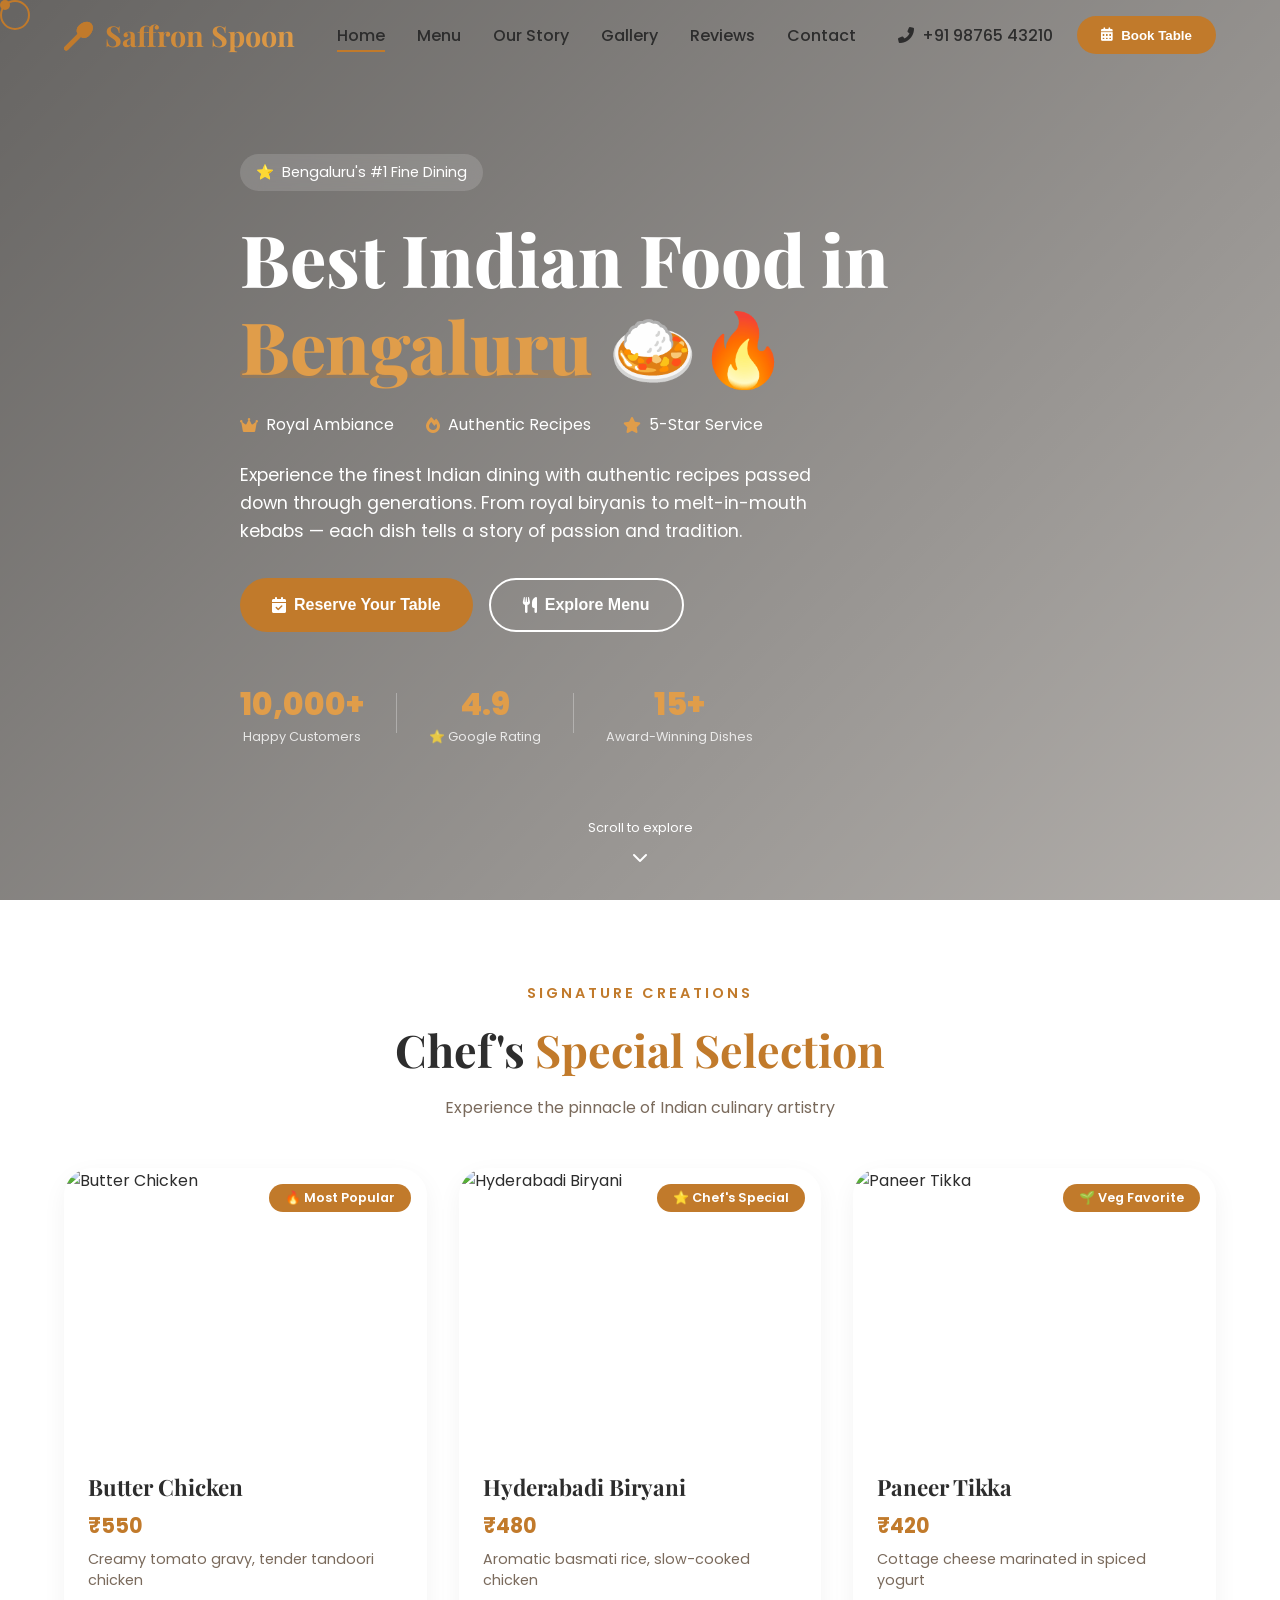
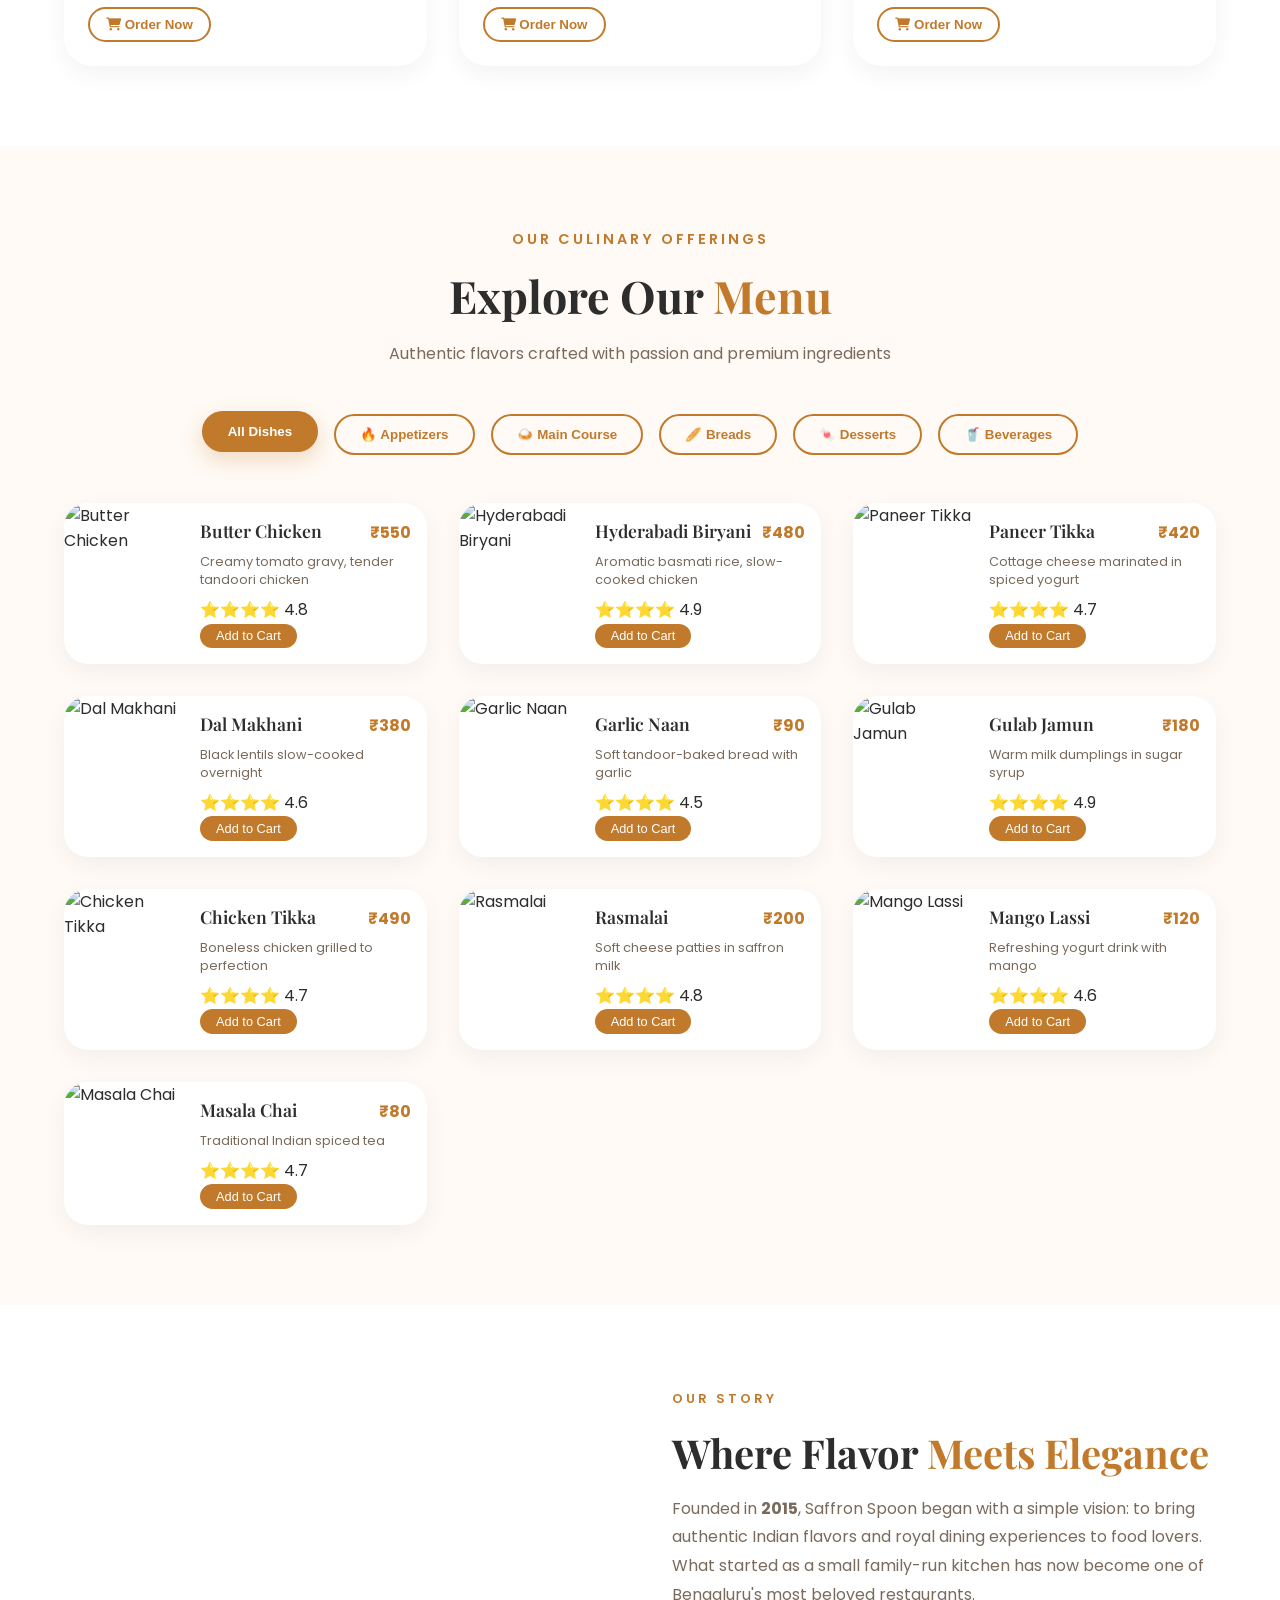
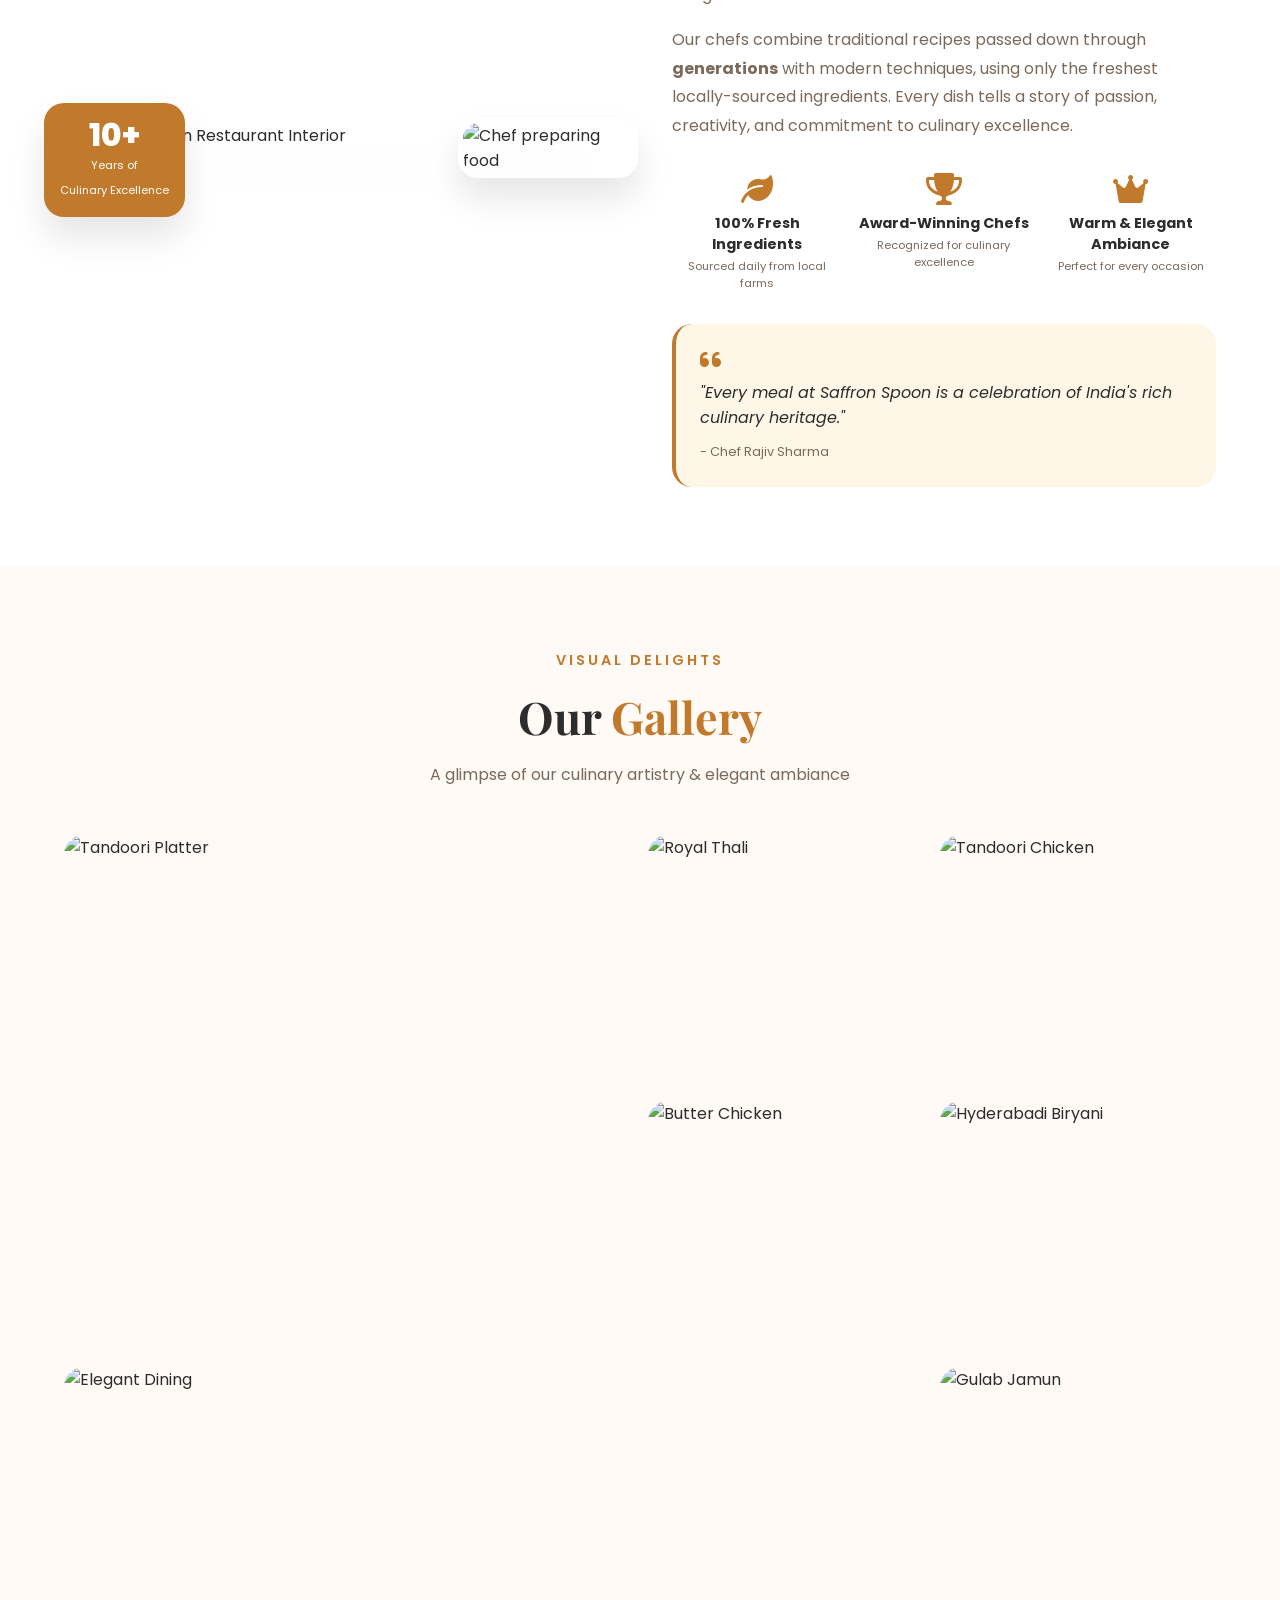
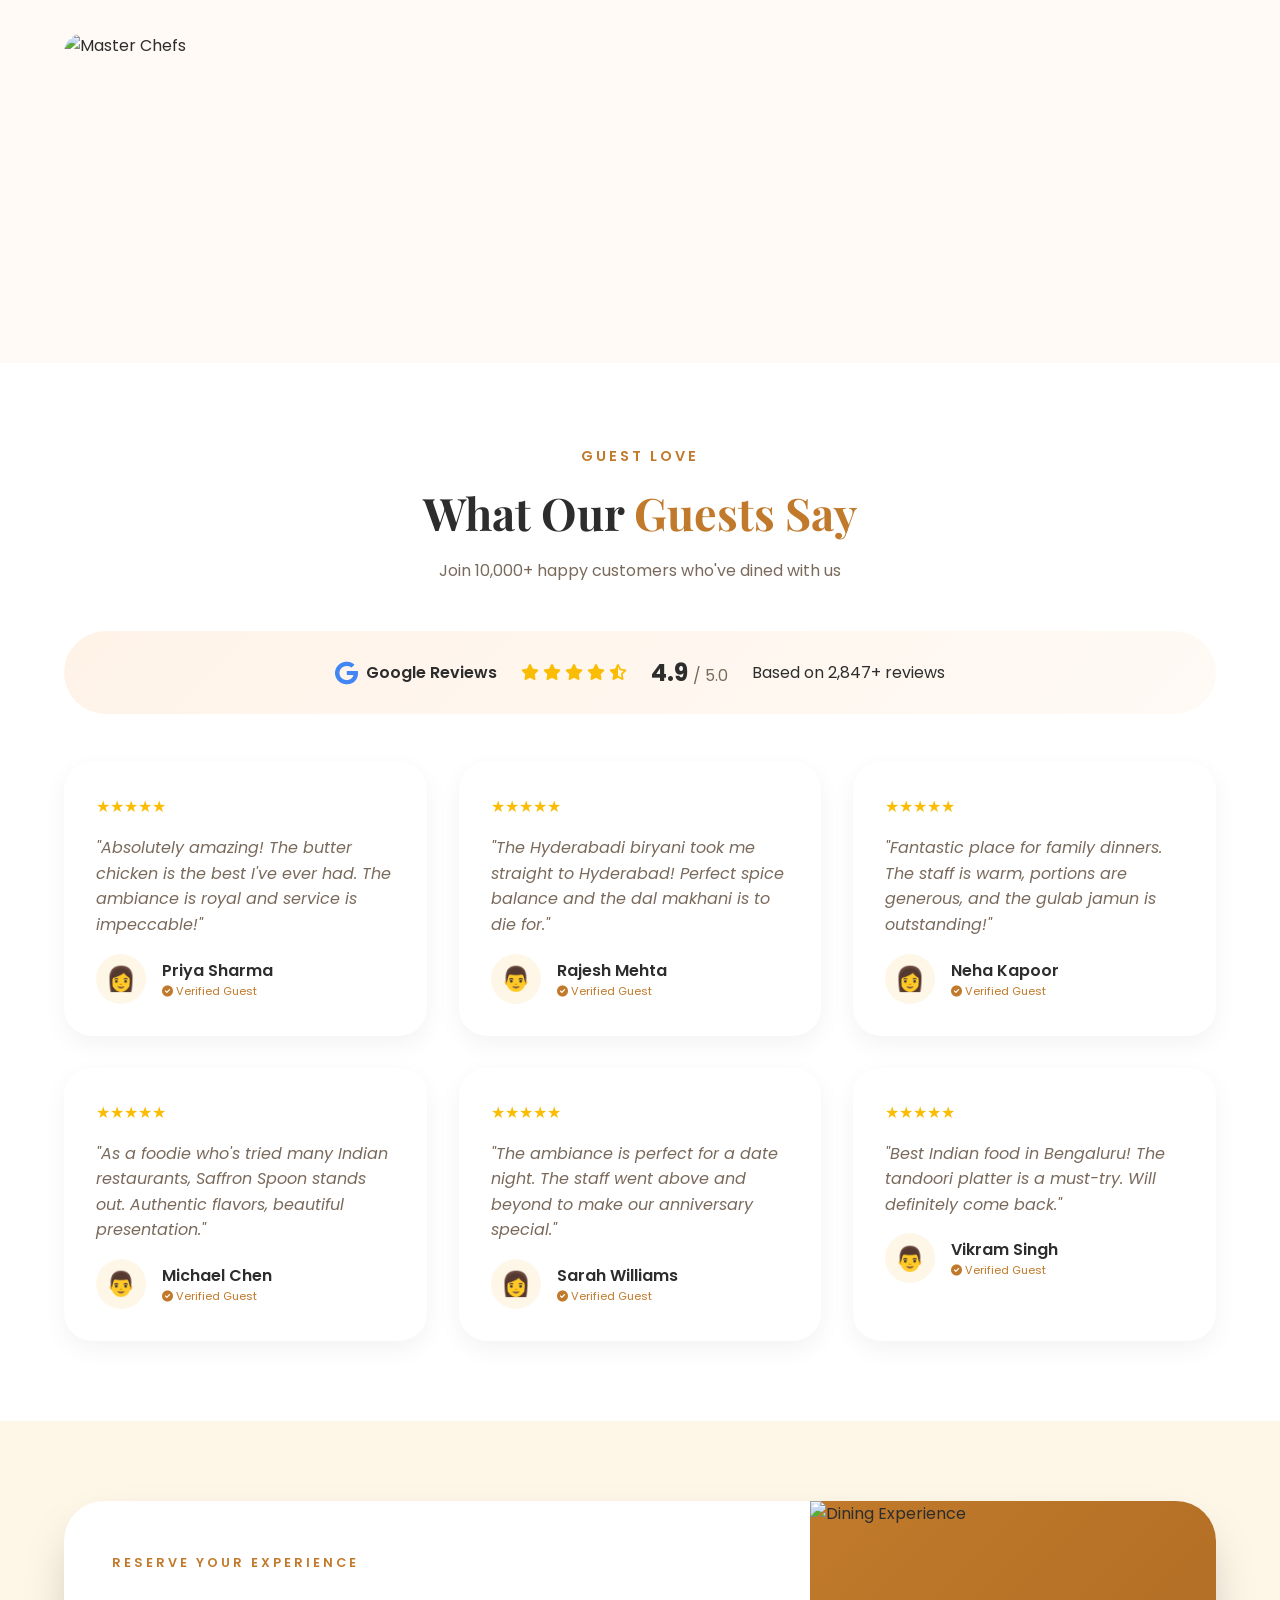
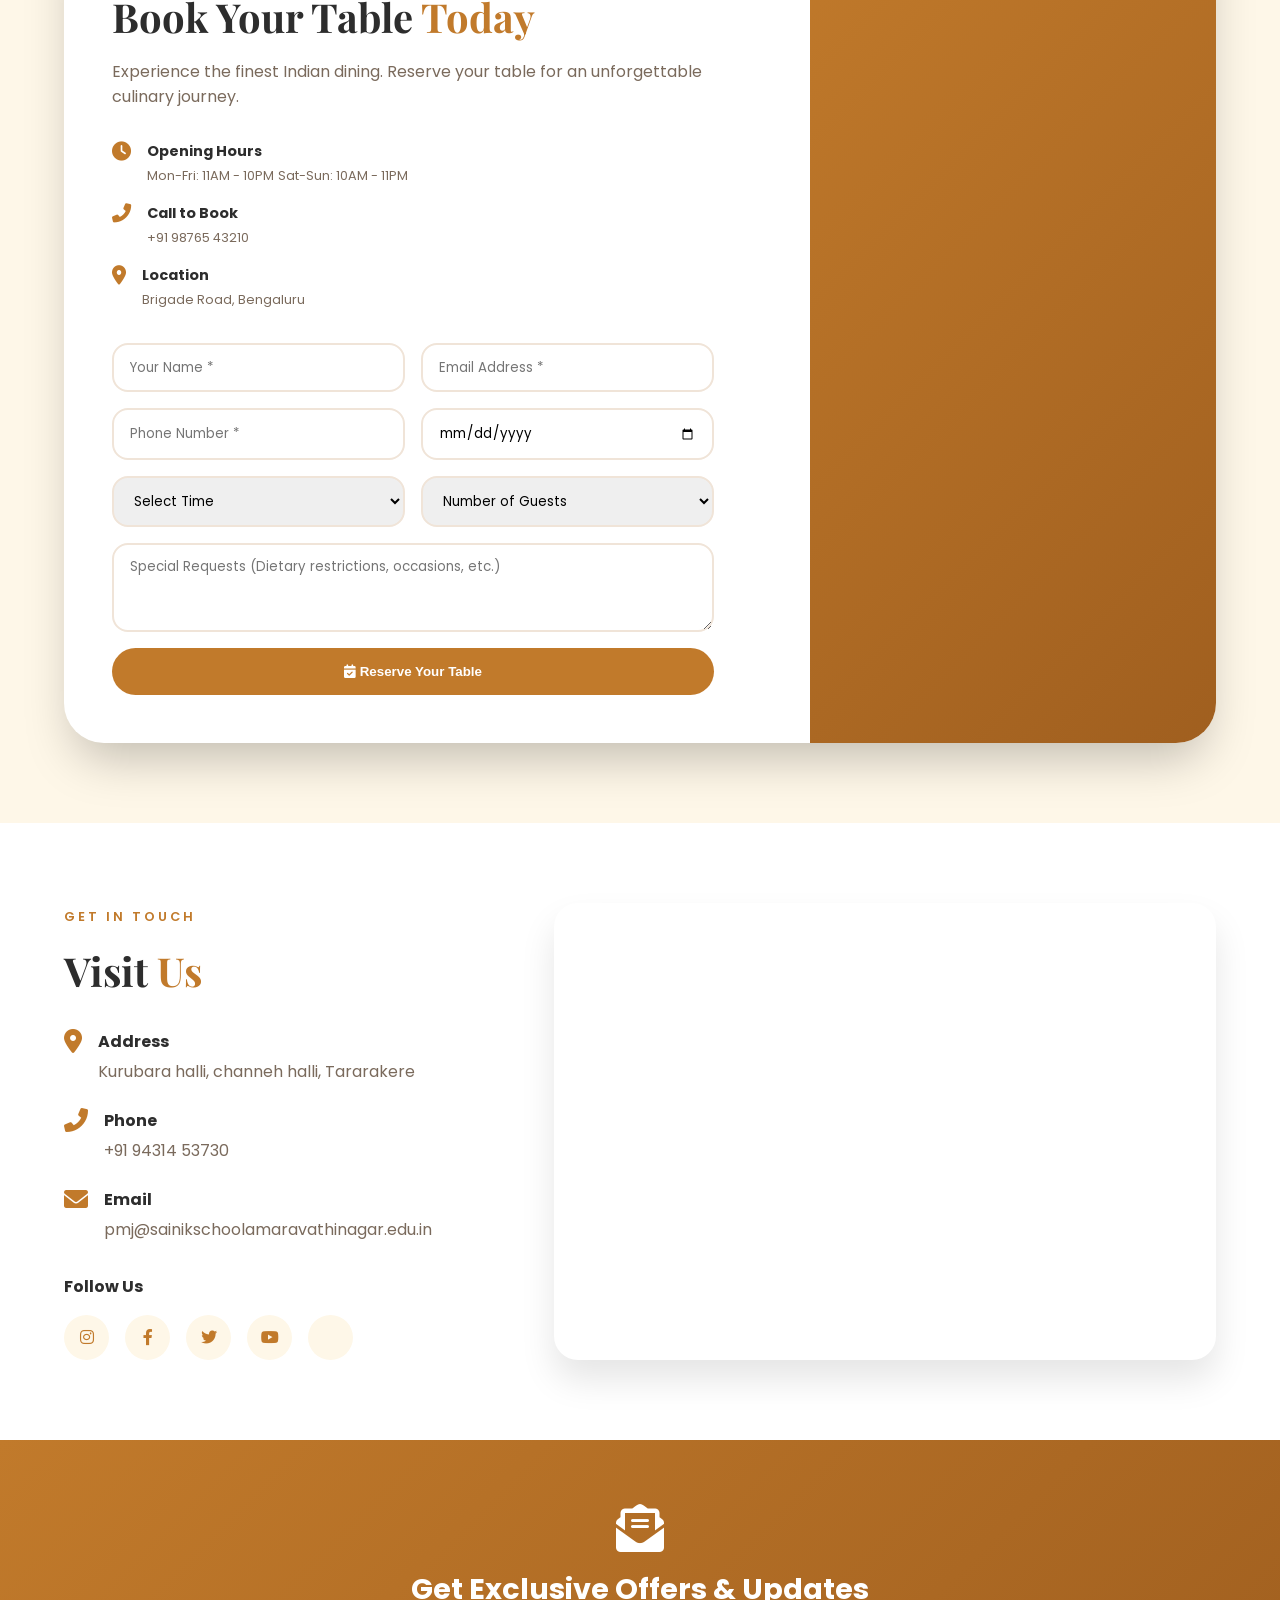
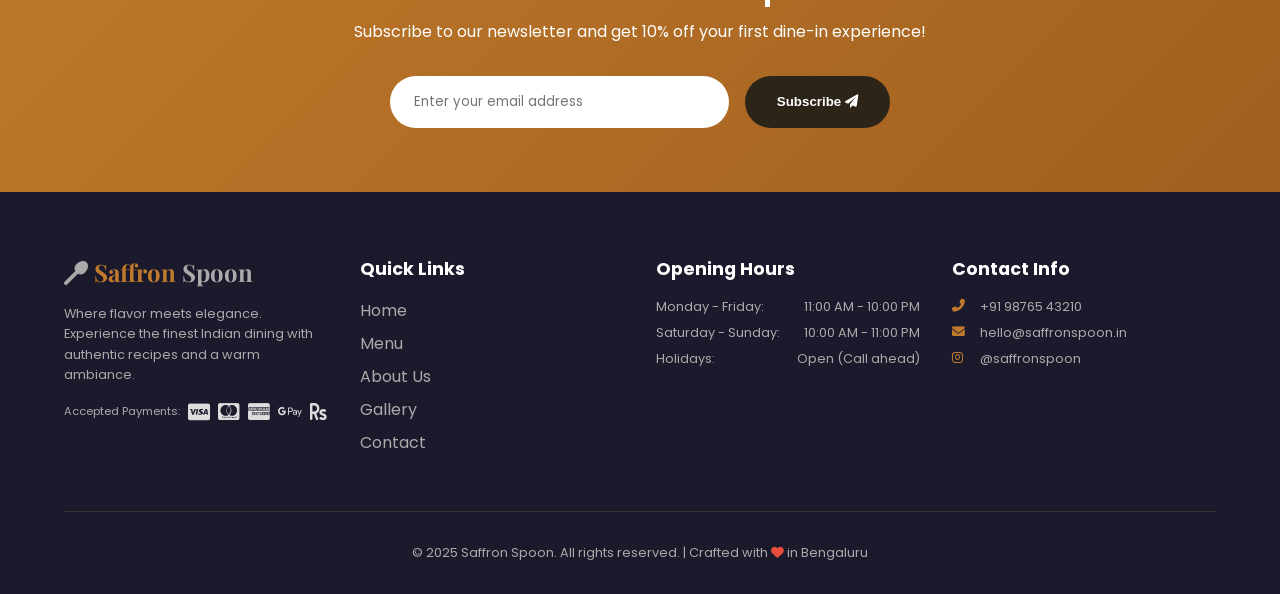
==== commit fc4c340a: "index.html" ====
--- a/index.html
+++ b/index.html
@@ -1,251 +1,522 @@
 <!DOCTYPE html>
 <html lang="en">
 <head>
-  <script async src="https://pagead2.googlesyndication.com/pagead/js/adsbygoogle.js?client=ca-pub-3718076995984067"
-     crossorigin="anonymous"></script>
   <meta charset="UTF-8">
-  <meta name="viewport" content="width=device-width, initial-scale=1.0">
-  <title>Saffron Spoon | Fine Indian Dining Restaurant</title>
-  <!-- Google Fonts - Premium Pairing: Playfair Display (serif elegance) + Poppins (modern clean) -->
-  <link href="https://fonts.googleapis.com/css2?family=Playfair+Display:wght@400;500;600;700;800&family=Poppins:wght@300;400;500;600;700;800&display=swap" rel="stylesheet">
+  <meta name="viewport" content="width=device-width, initial-scale=1.0, viewport-fit=cover">
+  <title>Saffron Spoon | Premium Indian Dining in Bengaluru 🍛</title>
+  <meta name="description" content="Experience the finest authentic Indian dining in Bengaluru. Royal biryanis, melt-in-mouth kebabs, and warm elegance. Book your table today.">
+  <meta name="keywords" content="indian restaurant bengaluru, best indian food, saffron spoon, brigade road restaurant, authentic indian cuisine">
+  <meta name="author" content="Saffron Spoon">
+  
+  <!-- Open Graph / Social Media -->
+  <meta property="og:title" content="Saffron Spoon | Premium Indian Dining 🍛">
+  <meta property="og:description" content="Where flavor meets elegance. Authentic Indian cuisine in the heart of Bengaluru.">
+  <meta property="og:image" content="https://images.unsplash.com/photo-1585937421612-70a008356fbe?w=1200&h=630&fit=crop">
+  <meta property="og:type" content="restaurant">
+  <meta property="og:locale" content="en_IN">
+  
+  <!-- Twitter Card -->
+  <meta name="twitter:card" content="summary_large_image">
+  <meta name="twitter:title" content="Saffron Spoon | Premium Indian Dining">
+  <meta name="twitter:description" content="Where flavor meets elegance. Authentic Indian cuisine in Bengaluru.">
+  
+  <!-- Favicon -->
+  <link rel="icon" type="image/x-icon" href="data:image/svg+xml,<svg xmlns='http://www.w3.org/2000/svg' viewBox='0 0 100 100'><text y='.9em' font-size='90'>🍛</text></svg>">
+  
+  <!-- Google Fonts -->
+  <link href="https://fonts.googleapis.com/css2?family=Playfair+Display:wght@400;500;600;700;800;900&family=Poppins:wght@300;400;500;600;700;800&display=swap" rel="stylesheet">
   <link rel="stylesheet" href="https://cdnjs.cloudflare.com/ajax/libs/font-awesome/6.0.0-beta3/css/all.min.css">
+  
+  <!-- AOS Animation Library -->
+  <link href="https://unpkg.com/aos@2.3.1/dist/aos.css" rel="stylesheet">
+  
+  <!-- Custom CSS -->
   <link rel="stylesheet" href="demo.css">
 </head>
 <body>
 
-  <!-- Navigation Bar -->
-  <nav class="navbar">
-    <a href="#" class="logo">
-      <i class="fas fa-utensils"></i> 
-      <span>Saffron</span> Spoon
-    </a>
-    <ul class="nav-links">
+  <!-- PRELOADER -->
+  <div class="preloader" id="preloader">
+    <div class="preloader-content">
+      <div class="spice-icon">🌶️</div>
+      <div class="preloader-text">Saffron Spoon</div>
+      <div class="preloader-line"></div>
+    </div>
+  </div>
+
+  <!-- CURSOR (Desktop only) -->
+  <div class="cursor"></div>
+  <div class="cursor-follower"></div>
+
+  <!-- NAVBAR -->
+  <nav class="navbar" id="navbar">
+    <div class="nav-container">
+      <a href="#" class="logo">
+        <i class="fas fa-utensil-spoon"></i>
+        <span>Saffron</span> Spoon
+      </a>
+      
+      <ul class="nav-links">
+        <li><a href="#home" class="nav-link active">Home</a></li>
+        <li><a href="#menu" class="nav-link">Menu</a></li>
+        <li><a href="#about" class="nav-link">Our Story</a></li>
+        <li><a href="#gallery" class="nav-link">Gallery</a></li>
+        <li><a href="#testimonials" class="nav-link">Reviews</a></li>
+        <li><a href="#contact" class="nav-link">Contact</a></li>
+      </ul>
+      
+      <div class="nav-actions">
+        <a href="tel:+919876543210" class="nav-call">
+          <i class="fas fa-phone-alt"></i>
+          <span>+91 98765 43210</span>
+        </a>
+        <button class="nav-btn" id="bookTableBtn">
+          <i class="fas fa-calendar-alt"></i> Book Table
+        </button>
+        <div class="menu-toggle" id="menuToggle">
+          <i class="fas fa-bars"></i>
+        </div>
+      </div>
+    </div>
+  </nav>
+
+  <!-- MOBILE MENU -->
+  <div class="mobile-menu" id="mobileMenu">
+    <div class="mobile-menu-header">
+      <div class="logo">🍛 Saffron Spoon</div>
+      <button class="mobile-close" id="mobileClose"><i class="fas fa-times"></i></button>
+    </div>
+    <ul class="mobile-links">
       <li><a href="#home">Home</a></li>
       <li><a href="#menu">Menu</a></li>
-      <li><a href="#about">About</a></li>
+      <li><a href="#about">Our Story</a></li>
       <li><a href="#gallery">Gallery</a></li>
+      <li><a href="#testimonials">Reviews</a></li>
       <li><a href="#contact">Contact</a></li>
     </ul>
-    <button class="nav-btn"><i class="fas fa-calendar-alt"></i> Book Table</button>
-  </nav>
-
-  <!-- Hero Section (Split Layout) -->
+    <div class="mobile-footer">
+      <a href="tel:+919431453730" class="mobile-call"><i class="fas fa-phone-alt"></i> Call Now</a>
+      <button class="mobile-book" id="mobileBookBtn">Book a Table</button>
+    </div>
+  </div>
+
+  <!-- ========== HERO SECTION - HITS HARD ========== -->
   <section class="hero" id="home">
+    <div class="hero-overlay"></div>
+    <div class="hero-bg-video">
+      <video autoplay muted loop playsinline poster="https://images.unsplash.com/photo-1585937421612-70a008356fbe?w=1920&h=1080&fit=crop">
+        <source src="https://cdn.pixabay.com/video/2022/03/27/113850-693337288_large.mp4" type="video/mp4">
+      </video>
+    </div>
     <div class="hero-container">
-      <div class="hero-left">
-        <h1 class="restaurant-name">Saffron Spoon</h1>
-        <p class="tagline">Where Flavor Meets Elegance</p>
-        <p class="short-description">
-          Experience the finest Indian dining with authentic recipes, premium ingredients, 
-          and a warm ambiance that makes every meal memorable. From royal biryanis to 
-          melt-in-mouth kebabs — each dish tells a story of passion and tradition.
-        </p>
-        <div class="hero-buttons">
-          <button class="btn-menu">Explore Menu</button>
-          <button class="btn-book">Reserve Table</button>
-        </div>
-      </div>
-      <div class="hero-right">
-        <div class="food-image">
-          <img src="https://images.unsplash.com/photo-1585937421612-70a008356fbe?w=600&h=500&fit=crop" alt="Authentic Indian Thali">
-        </div>
-      </div>
-    </div>
-  </section>
-
-  <!-- Menu Section - ENHANCED VERSION -->
+      <div class="hero-badge" data-aos="fade-up" data-aos-duration="800">
+        <span class="badge-icon">⭐</span> Bengaluru's #1 Fine Dining
+      </div>
+      <h1 class="hero-title" data-aos="fade-up" data-aos-duration="800" data-aos-delay="100">
+        Best Indian Food in <span class="highlight">Bengaluru</span> 🍛🔥
+      </h1>
+      <div class="hero-tagline" data-aos="fade-up" data-aos-duration="800" data-aos-delay="200">
+        <span class="tagline-item"><i class="fas fa-crown"></i> Royal Ambiance</span>
+        <span class="tagline-item"><i class="fas fa-fire"></i> Authentic Recipes</span>
+        <span class="tagline-item"><i class="fas fa-star"></i> 5-Star Service</span>
+      </div>
+      <p class="hero-description" data-aos="fade-up" data-aos-duration="800" data-aos-delay="300">
+        Experience the finest Indian dining with authentic recipes passed down through generations. 
+        From royal biryanis to melt-in-mouth kebabs — each dish tells a story of passion and tradition.
+      </p>
+      <div class="hero-buttons" data-aos="fade-up" data-aos-duration="800" data-aos-delay="400">
+        <button class="btn-primary" id="heroBookBtn">
+          <i class="fas fa-calendar-check"></i> Reserve Your Table
+        </button>
+        <button class="btn-secondary" id="heroMenuBtn">
+          <i class="fas fa-utensils"></i> Explore Menu
+        </button>
+      </div>
+      <div class="hero-stats" data-aos="fade-up" data-aos-duration="800" data-aos-delay="500">
+        <div class="stat">
+          <div class="stat-number">10,000+</div>
+          <div class="stat-label">Happy Customers</div>
+        </div>
+        <div class="stat-divider"></div>
+        <div class="stat">
+          <div class="stat-number">4.9</div>
+          <div class="stat-label">⭐ Google Rating</div>
+        </div>
+        <div class="stat-divider"></div>
+        <div class="stat">
+          <div class="stat-number">15+</div>
+          <div class="stat-label">Award-Winning Dishes</div>
+        </div>
+      </div>
+    </div>
+    <div class="hero-scroll-indicator">
+      <span>Scroll to explore</span>
+      <i class="fas fa-chevron-down"></i>
+    </div>
+  </section>
+
+  <!-- ========== FEATURED DISHES SECTION ========== -->
+  <section class="featured-section">
+    <div class="container">
+      <div class="section-header" data-aos="fade-up">
+        <span class="section-subtitle">Signature Creations</span>
+        <h2 class="section-title">Chef's <span>Special Selection</span></h2>
+        <p class="section-desc">Experience the pinnacle of Indian culinary artistry</p>
+      </div>
+      <div class="featured-grid" id="featuredGrid">
+        <!-- Featured dishes loaded via JS -->
+      </div>
+    </div>
+  </section>
+
+  <!-- ========== MENU SECTION WITH PRICES ========== -->
   <section class="menu-section" id="menu">
     <div class="container">
-      <h2 class="section-title">Our <span>Signature Dishes</span></h2>
-      <p class="section-subtitle">Crafted with love & authentic Indian spices</p>
+      <div class="section-header" data-aos="fade-up">
+        <span class="section-subtitle">Our Culinary Offerings</span>
+        <h2 class="section-title">Explore Our <span>Menu</span></h2>
+        <p class="section-desc">Authentic flavors crafted with passion and premium ingredients</p>
+      </div>
       
-      <!-- Category Filter -->
-      <div class="menu-categories">
+      <!-- Category Filters -->
+      <div class="menu-categories" data-aos="fade-up" data-aos-delay="100">
         <button class="cat-btn active" data-category="all">All Dishes</button>
-        <button class="cat-btn" data-category="main">Main Course</button>
-        <button class="cat-btn" data-category="appetizers">Appetizers</button>
-        <button class="cat-btn" data-category="breads">Breads</button>
-        <button class="cat-btn" data-category="desserts">Desserts</button>
-      </div>
-
-      <div class="menu-grid" id="menuGrid">
-        <!-- Menu items will be dynamically loaded via JavaScript -->
-      </div>
-    </div>
-  </section>
-
-  <!-- About Section -->
+        <button class="cat-btn" data-category="appetizers">🔥 Appetizers</button>
+        <button class="cat-btn" data-category="main">🍛 Main Course</button>
+        <button class="cat-btn" data-category="breads">🥖 Breads</button>
+        <button class="cat-btn" data-category="desserts">🍬 Desserts</button>
+        <button class="cat-btn" data-category="beverages">🥤 Beverages</button>
+      </div>
+
+      <div class="menu-grid" id="menuGrid" data-aos="fade-up" data-aos-delay="200">
+        <!-- Menu items loaded via JavaScript -->
+      </div>
+    </div>
+  </section>
+
+  <!-- ========== ABOUT SECTION - STORY (People love stories) ========== -->
   <section class="about-section" id="about">
-    <div class="about-container">
-      <div class="about-left">
-        <div class="restaurant-image">
-          <img src="https://images.unsplash.com/photo-1600565193348-f74bd4c7cc9c?w=600&h=500&fit=crop" alt="Elegant Indian Restaurant Interior">
-        </div>
-      </div>
-      <div class="about-right">
-        <h2 class="about-title">Our <span>Story</span></h2>
-        <p class="about-story">
-          Founded in 2015, Saffron Spoon began with a simple vision: to bring authentic 
-          Indian flavors and royal dining experiences to food lovers. What started as a small 
-          family-run kitchen has now become one of the city's most beloved restaurants.
-        </p>
-        <p class="about-story">
-          Our chefs combine traditional recipes passed down through generations with modern 
-          techniques, using only the freshest locally-sourced ingredients. Every dish tells 
-          a story of passion, creativity, and commitment to culinary excellence.
-        </p>
-        <div class="about-highlight">
-          <i class="fas fa-leaf"></i> <strong>100% Fresh Ingredients</strong><br>
-          <i class="fas fa-trophy"></i> <strong>Award-winning Chefs</strong><br>
-          <i class="fas fa-crown"></i> <strong>Warm & Elegant Ambiance</strong>
-        </div>
-      </div>
-    </div>
-  </section>
-
-  <!-- Gallery Section -->
+    <div class="container">
+      <div class="about-wrapper">
+        <div class="about-image" data-aos="fade-right" data-aos-duration="1000">
+          <div class="about-image-main">
+            <img src="https://images.unsplash.com/photo-1600565193348-f74bd4c7cc9c?w=800&h=900&fit=crop" alt="Saffron Spoon Restaurant Interior">
+          </div>
+          <div class="about-image-small">
+            <img src="https://images.unsplash.com/photo-1559339352-11d035aa65de?w=400&h=400&fit=crop" alt="Chef preparing food">
+          </div>
+          <div class="about-experience-badge">
+            <span class="exp-years">10+</span>
+            <span class="exp-text">Years of<br>Culinary Excellence</span>
+          </div>
+        </div>
+        <div class="about-content" data-aos="fade-left" data-aos-duration="1000">
+          <span class="about-badge">Our Story</span>
+          <h2 class="about-title">Where Flavor <span>Meets Elegance</span></h2>
+          <p class="about-story">
+            Founded in <strong>2015</strong>, Saffron Spoon began with a simple vision: to bring authentic 
+            Indian flavors and royal dining experiences to food lovers. What started as a small 
+            family-run kitchen has now become one of Bengaluru's most beloved restaurants.
+          </p>
+          <p class="about-story">
+            Our chefs combine traditional recipes passed down through <strong>generations</strong> with modern 
+            techniques, using only the freshest locally-sourced ingredients. Every dish tells 
+            a story of passion, creativity, and commitment to culinary excellence.
+          </p>
+          <div class="about-features">
+            <div class="about-feature">
+              <i class="fas fa-leaf"></i>
+              <div>
+                <h4>100% Fresh Ingredients</h4>
+                <p>Sourced daily from local farms</p>
+              </div>
+            </div>
+            <div class="about-feature">
+              <i class="fas fa-trophy"></i>
+              <div>
+                <h4>Award-Winning Chefs</h4>
+                <p>Recognized for culinary excellence</p>
+              </div>
+            </div>
+            <div class="about-feature">
+              <i class="fas fa-crown"></i>
+              <div>
+                <h4>Warm & Elegant Ambiance</h4>
+                <p>Perfect for every occasion</p>
+              </div>
+            </div>
+          </div>
+          <div class="about-quote">
+            <i class="fas fa-quote-left"></i>
+            <p>"Every meal at Saffron Spoon is a celebration of India's rich culinary heritage."</p>
+            <span>- Chef Rajiv Sharma</span>
+          </div>
+        </div>
+      </div>
+    </div>
+  </section>
+
+  <!-- ========== GALLERY SECTION ========== -->
   <section class="gallery-section" id="gallery">
     <div class="container">
-      <h2 class="section-title">Our <span>Gallery</span></h2>
-      <p class="section-subtitle">A glimpse of our culinary artistry & ambiance</p>
-      <div class="gallery-grid">
-        <div class="gallery-item item-1"><img src="https://images.unsplash.com/photo-1601050690597-df0568f70950?w=800&h=600&fit=crop" alt="Tandoori Platter"><div class="gallery-overlay"><span>🔥 Tandoori Platter</span></div></div>
-        <div class="gallery-item item-2"><img src="https://images.unsplash.com/photo-1585937421612-70a008356fbe?w=600&h=500&fit=crop" alt="Royal Thali"><div class="gallery-overlay"><span>🍛 Royal Thali</span></div></div>
-        <div class="gallery-item item-3"><img src="https://images.unsplash.com/photo-1606491956689-2ea866880c84?w=600&h=500&fit=crop" alt="Tandoori Chicken"><div class="gallery-overlay"><span>🍗 Tandoori Chicken</span></div></div>
-        <div class="gallery-item item-4"><img src="https://images.unsplash.com/photo-1565557623262-b51c2513a641?w=600&h=500&fit=crop" alt="Butter Chicken"><div class="gallery-overlay"><span>🍛 Butter Chicken</span></div></div>
-        <div class="gallery-item item-5"><img src="https://images.unsplash.com/photo-1630383249896-424e482df921?w=800&h=600&fit=crop" alt="Biryani"><div class="gallery-overlay"><span>🍚 Hyderabadi Biryani</span></div></div>
-        <div class="gallery-item item-6"><img src="https://images.unsplash.com/photo-1546833999-b9f581a1996d?w=600&h=500&fit=crop" alt="Restaurant Ambiance"><div class="gallery-overlay"><span>✨ Elegant Dining</span></div></div>
-        <div class="gallery-item item-7"><img src="https://images.unsplash.com/photo-1631515243349-e0fcfd7e9e0c?w=600&h=500&fit=crop" alt="Gulab Jamun"><div class="gallery-overlay"><span>🍬 Gulab Jamun</span></div></div>
-        <div class="gallery-item item-8"><img src="https://images.unsplash.com/photo-1604909052743-94e6fef3a0c4?w=800&h=600&fit=crop" alt="Chef at Work"><div class="gallery-overlay"><span>👨‍🍳 Master Chefs</span></div></div>
-      </div>
-    </div>
-  </section>
-
-  <!-- Testimonials Section -->
-  <section class="testimonials-section">
-    <div class="container">
-      <h2 class="section-title">What Our <span>Guests Say</span></h2>
-      <p class="section-subtitle">Real reviews from happy customers</p>
-      <div class="testimonials-grid">
-        <div class="testimonial-card">
-          <div class="stars">★★★★★</div>
-          <p class="testimonial-text">"Absolutely amazing! The butter chicken is the best I've ever had. The ambiance is royal and service is impeccable. Best dining experience in years!"</p>
-          <div class="customer-info"><div class="customer-avatar">👩</div><div class="customer-name">Priya Sharma</div></div>
-        </div>
-        <div class="testimonial-card">
-          <div class="stars">★★★★★</div>
-          <p class="testimonial-text">"The Hyderabadi biryani took me straight to Hyderabad! Perfect spice balance and the dal makhani is to die for. Highly recommended!"</p>
-          <div class="customer-info"><div class="customer-avatar">👨</div><div class="customer-name">Rajesh Mehta</div></div>
-        </div>
-        <div class="testimonial-card">
-          <div class="stars">★★★★★</div>
-          <p class="testimonial-text">"Fantastic place for family dinners. The staff is warm, portions are generous, and the gulab jamun is outstanding. Can't wait to visit again!"</p>
-          <div class="customer-info"><div class="customer-avatar">👩</div><div class="customer-name">Neha Kapoor</div></div>
-        </div>
-      </div>
-    </div>
-  </section>
-
-  <!-- Contact Section - WITH WORKING FORM -->
-  <section class="contact-section" id="contact">
-    <div class="contact-container">
-      <div class="contact-left">
-        <h2 class="contact-title">Get in <span>Touch</span></h2>
-        <p class="contact-subtitle">We'd love to hear from you</p>
-        <div class="contact-info">
-          <div class="contact-item">
-            <div class="contact-icon"><i class="fas fa-map-marker-alt"></i></div>
-            <div class="contact-detail">
-              <h4>Address</h4>
-              <p>Kurubara halli, channeh halli, Tararakere, Karnataka, India</p>
-            </div>
-          </div>
-          <div class="contact-item">
-            <div class="contact-icon"><i class="fas fa-phone-alt"></i></div>
-            <div class="contact-detail">
-              <h4>Phone</h4>
-              <p>+91 9431453730</p>
-            </div>
-          </div>
-          <div class="contact-item">
-            <div class="contact-icon"><i class="fas fa-envelope"></i></div>
-            <div class="contact-detail">
-              <h4>Email</h4>
-              <p>pmj@sainikschoolamaravathinagar.edu.in</p>
-            </div>
-          </div>
-        </div>
-        <div class="hours-info">
-          <h4><i class="far fa-clock"></i> Opening Hours</h4>
-          <p>Monday - Friday: 11:00 AM - 10:00 PM</p>
-          <p>Saturday - Sunday: 10:00 AM - 11:00 PM</p>
-        </div>
-      </div>
-      <div class="contact-right">
-        <!-- CONTACT FORM - NOW FULLY FUNCTIONAL with "Message sent" popup -->
-        <div class="contact-form-container">
-          <form id="contactForm" class="contact-form">
-            <div class="form-group">
-              <input type="text" id="formName" placeholder="Your Name *" required>
-            </div>
-            <div class="form-group">
-              <input type="email" id="formEmail" placeholder="Your Email *" required>
-            </div>
-            <div class="form-group">
-              <input type="tel" id="formPhone" placeholder="Phone Number (Optional)">
-            </div>
-            <div class="form-group">
-              <textarea id="formMessage" rows="4" placeholder="Your Message / Reservation Request *" required></textarea>
-            </div>
-            <button type="submit" class="submit-btn-form">
-              <i class="fas fa-paper-plane"></i> Send Message
+      <div class="section-header" data-aos="fade-up">
+        <span class="section-subtitle">Visual Delights</span>
+        <h2 class="section-title">Our <span>Gallery</span></h2>
+        <p class="section-desc">A glimpse of our culinary artistry & elegant ambiance</p>
+      </div>
+    </div>
+    <div class="gallery-grid" id="galleryGrid" data-aos="fade-up">
+      <!-- Gallery images loaded via JS -->
+    </div>
+  </section>
+
+  <!-- ========== TESTIMONIALS SECTION WITH GOOGLE REVIEWS ========== -->
+  <section class="testimonials-section" id="testimonials">
+    <div class="container">
+      <div class="section-header" data-aos="fade-up">
+        <span class="section-subtitle">Guest Love</span>
+        <h2 class="section-title">What Our <span>Guests Say</span></h2>
+        <p class="section-desc">Join 10,000+ happy customers who've dined with us</p>
+      </div>
+      
+      <!-- Google Rating Summary -->
+      <div class="google-rating-summary" data-aos="fade-up" data-aos-delay="100">
+        <div class="google-logo">
+          <i class="fab fa-google"></i>
+          <span>Google Reviews</span>
+        </div>
+        <div class="google-stars">
+          <i class="fas fa-star"></i>
+          <i class="fas fa-star"></i>
+          <i class="fas fa-star"></i>
+          <i class="fas fa-star"></i>
+          <i class="fas fa-star-half-alt"></i>
+        </div>
+        <div class="google-score">4.9 <span>/ 5.0</span></div>
+        <div class="google-count">Based on 2,847+ reviews</div>
+      </div>
+
+      <div class="testimonials-grid" id="testimonialsGrid" data-aos="fade-up" data-aos-delay="200">
+        <!-- Testimonials loaded via JS -->
+      </div>
+    </div>
+  </section>
+
+  <!-- ========== RESERVATION SECTION ========== -->
+  <section class="reservation-section" id="reservation">
+    <div class="container">
+      <div class="reservation-wrapper" data-aos="fade-up">
+        <div class="reservation-content">
+          <span class="reservation-badge">Reserve Your Experience</span>
+          <h2>Book Your Table <span>Today</span></h2>
+          <p>Experience the finest Indian dining. Reserve your table for an unforgettable culinary journey.</p>
+          <div class="reservation-info">
+            <div class="info-item">
+              <i class="fas fa-clock"></i>
+              <div>
+                <strong>Opening Hours</strong>
+                <span>Mon-Fri: 11AM - 10PM</span>
+                <span>Sat-Sun: 10AM - 11PM</span>
+              </div>
+            </div>
+            <div class="info-item">
+              <i class="fas fa-phone-alt"></i>
+              <div>
+                <strong>Call to Book</strong>
+                <span>+91 98765 43210</span>
+              </div>
+            </div>
+            <div class="info-item">
+              <i class="fas fa-map-marker-alt"></i>
+              <div>
+                <strong>Location</strong>
+                <span>Brigade Road, Bengaluru</span>
+              </div>
+            </div>
+          </div>
+          <form class="reservation-form" id="reservationForm">
+            <div class="form-row">
+              <input type="text" placeholder="Your Name *" id="resName" required>
+              <input type="email" placeholder="Email Address *" id="resEmail" required>
+            </div>
+            <div class="form-row">
+              <input type="tel" placeholder="Phone Number *" id="resPhone" required>
+              <input type="date" placeholder="Date" id="resDate" required>
+            </div>
+            <div class="form-row">
+              <select id="resTime" required>
+                <option value="">Select Time</option>
+                <option>11:00 AM</option>
+                <option>12:00 PM</option>
+                <option>1:00 PM</option>
+                <option>2:00 PM</option>
+                <option>6:00 PM</option>
+                <option>7:00 PM</option>
+                <option>8:00 PM</option>
+                <option>9:00 PM</option>
+              </select>
+              <select id="resGuests" required>
+                <option value="">Number of Guests</option>
+                <option>1 Guest</option>
+                <option>2 Guests</option>
+                <option>3 Guests</option>
+                <option>4 Guests</option>
+                <option>5+ Guests</option>
+              </select>
+            </div>
+            <textarea placeholder="Special Requests (Dietary restrictions, occasions, etc.)" id="resMessage" rows="3"></textarea>
+            <button type="submit" class="btn-reserve">
+              <i class="fas fa-calendar-check"></i> Reserve Your Table
             </button>
           </form>
         </div>
-      </div>
-    </div>
-  </section>
-
-  <!-- Footer -->
+        <div class="reservation-image">
+          <img src="https://images.unsplash.com/photo-1414235077428-338989a2e8c0?w=600&h=700&fit=crop" alt="Dining Experience">
+        </div>
+      </div>
+    </div>
+  </section>
+
+  <!-- ========== CONTACT SECTION ========== -->
+  <section class="contact-section" id="contact">
+    <div class="container">
+      <div class="contact-wrapper">
+        <div class="contact-info" data-aos="fade-right">
+          <span class="contact-badge">Get in Touch</span>
+          <h2>Visit <span>Us</span></h2>
+          <div class="contact-details">
+            <div class="contact-item">
+              <i class="fas fa-map-marker-alt"></i>
+              <div>
+                <h4>Address</h4>
+                <p>Kurubara halli, channeh halli, Tararakere</p>
+              </div>
+            </div>
+            <div class="contact-item">
+              <i class="fas fa-phone-alt"></i>
+              <div>
+                <h4>Phone</h4>
+                <p>+91 94314 53730</p>
+              </div>
+            </div>
+            <div class="contact-item">
+              <i class="fas fa-envelope"></i>
+              <div>
+                <h4>Email</h4>
+                <p>pmj@sainikschoolamaravathinagar.edu.in</p>
+              </div>
+            </div>
+          </div>
+          <div class="contact-social">
+            <h4>Follow Us</h4>
+            <div class="social-links">
+              <a href="#"><i class="fab fa-instagram"></i></a>
+              <a href="#"><i class="fab fa-facebook-f"></i></a>
+              <a href="#"><i class="fab fa-twitter"></i></a>
+              <a href="#"><i class="fab fa-youtube"></i></a>
+              <a href="#"><i class="fab fa-tripadvisor"></i></a>
+            </div>
+          </div>
+        </div>
+        <div class="contact-map" data-aos="fade-left">
+          <iframe 
+            src="https://www.google.com/maps/embed?pb=!1m18!1m12!1m3!1d3888.84623456789!2d77.607123!3d12.971234!2m3!1f0!2f0!3f0!3m2!1i1024!2i768!4f13.1!3m3!1m2!1s0x3bae1670c9b44e6d%3A0xf8e4f3b5c6d7e8a9!2sBrigade%20Road%2C%20Bengaluru!5e0!3m2!1sen!2sin!4v1700000000000!5m2!1sen!2sin" 
+            width="100%" 
+            height="400" 
+            style="border:0; border-radius: 24px;" 
+            allowfullscreen="" 
+            loading="lazy" 
+            referrerpolicy="no-referrer-when-downgrade">
+          </iframe>
+        </div>
+      </div>
+    </div>
+  </section>
+
+  <!-- ========== NEWSLETTER SECTION ========== -->
+  <section class="newsletter-section">
+    <div class="container">
+      <div class="newsletter-wrapper" data-aos="fade-up">
+        <div class="newsletter-icon">
+          <i class="fas fa-envelope-open-text"></i>
+        </div>
+        <h3>Get Exclusive Offers & Updates</h3>
+        <p>Subscribe to our newsletter and get 10% off your first dine-in experience!</p>
+        <form class="newsletter-form" id="newsletterForm">
+          <input type="email" placeholder="Enter your email address" id="newsletterEmail" required>
+          <button type="submit">Subscribe <i class="fas fa-paper-plane"></i></button>
+        </form>
+      </div>
+    </div>
+  </section>
+
+  <!-- ========== FOOTER ========== -->
   <footer class="footer">
-    <div class="footer-container">
-      <div class="footer-col">
-        <div class="footer-logo"><i class="fas fa-utensils"></i> <span>Saffron</span> Spoon</div>
-        <p class="footer-description">Where flavor meets elegance. Experience the finest Indian dining with authentic recipes and a warm ambiance.</p>
-      </div>
-      <div class="footer-col">
-        <h3 class="footer-title">Quick Links</h3>
-        <ul class="footer-links">
-          <li><a href="#home">Home</a></li>
-          <li><a href="#menu">Menu</a></li>
-          <li><a href="#about">About</a></li>
-          <li><a href="#gallery">Gallery</a></li>
-          <li><a href="#contact">Contact</a></li>
-        </ul>
-      </div>
-      <div class="footer-col">
-        <h3 class="footer-title">Follow Us</h3>
-        <div class="social-icons">
-          <a href="#" class="social-icon"><i class="fab fa-facebook-f"></i></a>
-          <a href="#" class="social-icon"><i class="fab fa-instagram"></i></a>
-          <a href="#" class="social-icon"><i class="fab fa-twitter"></i></a>
-          <a href="#" class="social-icon"><i class="fab fa-youtube"></i></a>
-        </div>
-      </div>
-    </div>
-    <div class="footer-bottom">
-      <p>&copy; 2025 Saffron Spoon. All rights reserved. | Where every meal is a celebration</p>
+    <div class="container">
+      <div class="footer-grid">
+        <div class="footer-col">
+          <div class="footer-logo">
+            <i class="fas fa-utensil-spoon"></i>
+            <span>Saffron</span> Spoon
+          </div>
+          <p class="footer-description">Where flavor meets elegance. Experience the finest Indian dining with authentic recipes and a warm ambiance.</p>
+          <div class="footer-payment">
+            <span>Accepted Payments:</span>
+            <i class="fab fa-cc-visa"></i>
+            <i class="fab fa-cc-mastercard"></i>
+            <i class="fab fa-cc-amex"></i>
+            <i class="fab fa-google-pay"></i>
+            <i class="fas fa-rupee-sign"></i>
+          </div>
+        </div>
+        <div class="footer-col">
+          <h4>Quick Links</h4>
+          <ul>
+            <li><a href="#home">Home</a></li>
+            <li><a href="#menu">Menu</a></li>
+            <li><a href="#about">About Us</a></li>
+            <li><a href="#gallery">Gallery</a></li>
+            <li><a href="#contact">Contact</a></li>
+          </ul>
+        </div>
+        <div class="footer-col">
+          <h4>Opening Hours</h4>
+          <ul class="hours-list">
+            <li><span>Monday - Friday:</span> 11:00 AM - 10:00 PM</li>
+            <li><span>Saturday - Sunday:</span> 10:00 AM - 11:00 PM</li>
+            <li><span>Holidays:</span> Open (Call ahead)</li>
+          </ul>
+        </div>
+        <div class="footer-col">
+          <h4>Contact Info</h4>
+          <ul class="contact-list">
+            <li><i class="fas fa-phone-alt"></i> +91 98765 43210</li>
+            <li><i class="fas fa-envelope"></i> hello@saffronspoon.in</li>
+            <li><i class="fab fa-instagram"></i> @saffronspoon</li>
+          </ul>
+        </div>
+      </div>
+      <div class="footer-bottom">
+        <p>&copy; 2025 Saffron Spoon. All rights reserved. | Crafted with <i class="fas fa-heart"></i> in Bengaluru</p>
+      </div>
     </div>
   </footer>
 
-  <!-- Message Sent Popup Toast -->
-  <div id="messageSentPopup" class="message-popup">
-    <div class="popup-content">
+  <!-- BACK TO TOP BUTTON -->
+  <button class="back-to-top" id="backToTop">
+    <i class="fas fa-arrow-up"></i>
+  </button>
+
+  <!-- NOTIFICATION POPUP -->
+  <div class="notification" id="notification">
+    <div class="notification-content">
       <i class="fas fa-check-circle"></i>
-      <span>Message sent successfully!</span>
+      <span id="notificationMessage">Message sent successfully!</span>
     </div>
   </div>
 
+  <!-- Scripts -->
+  <script src="https://unpkg.com/aos@2.3.1/dist/aos.js"></script>
   <script src="java.js"></script>
 </body>
 </html>
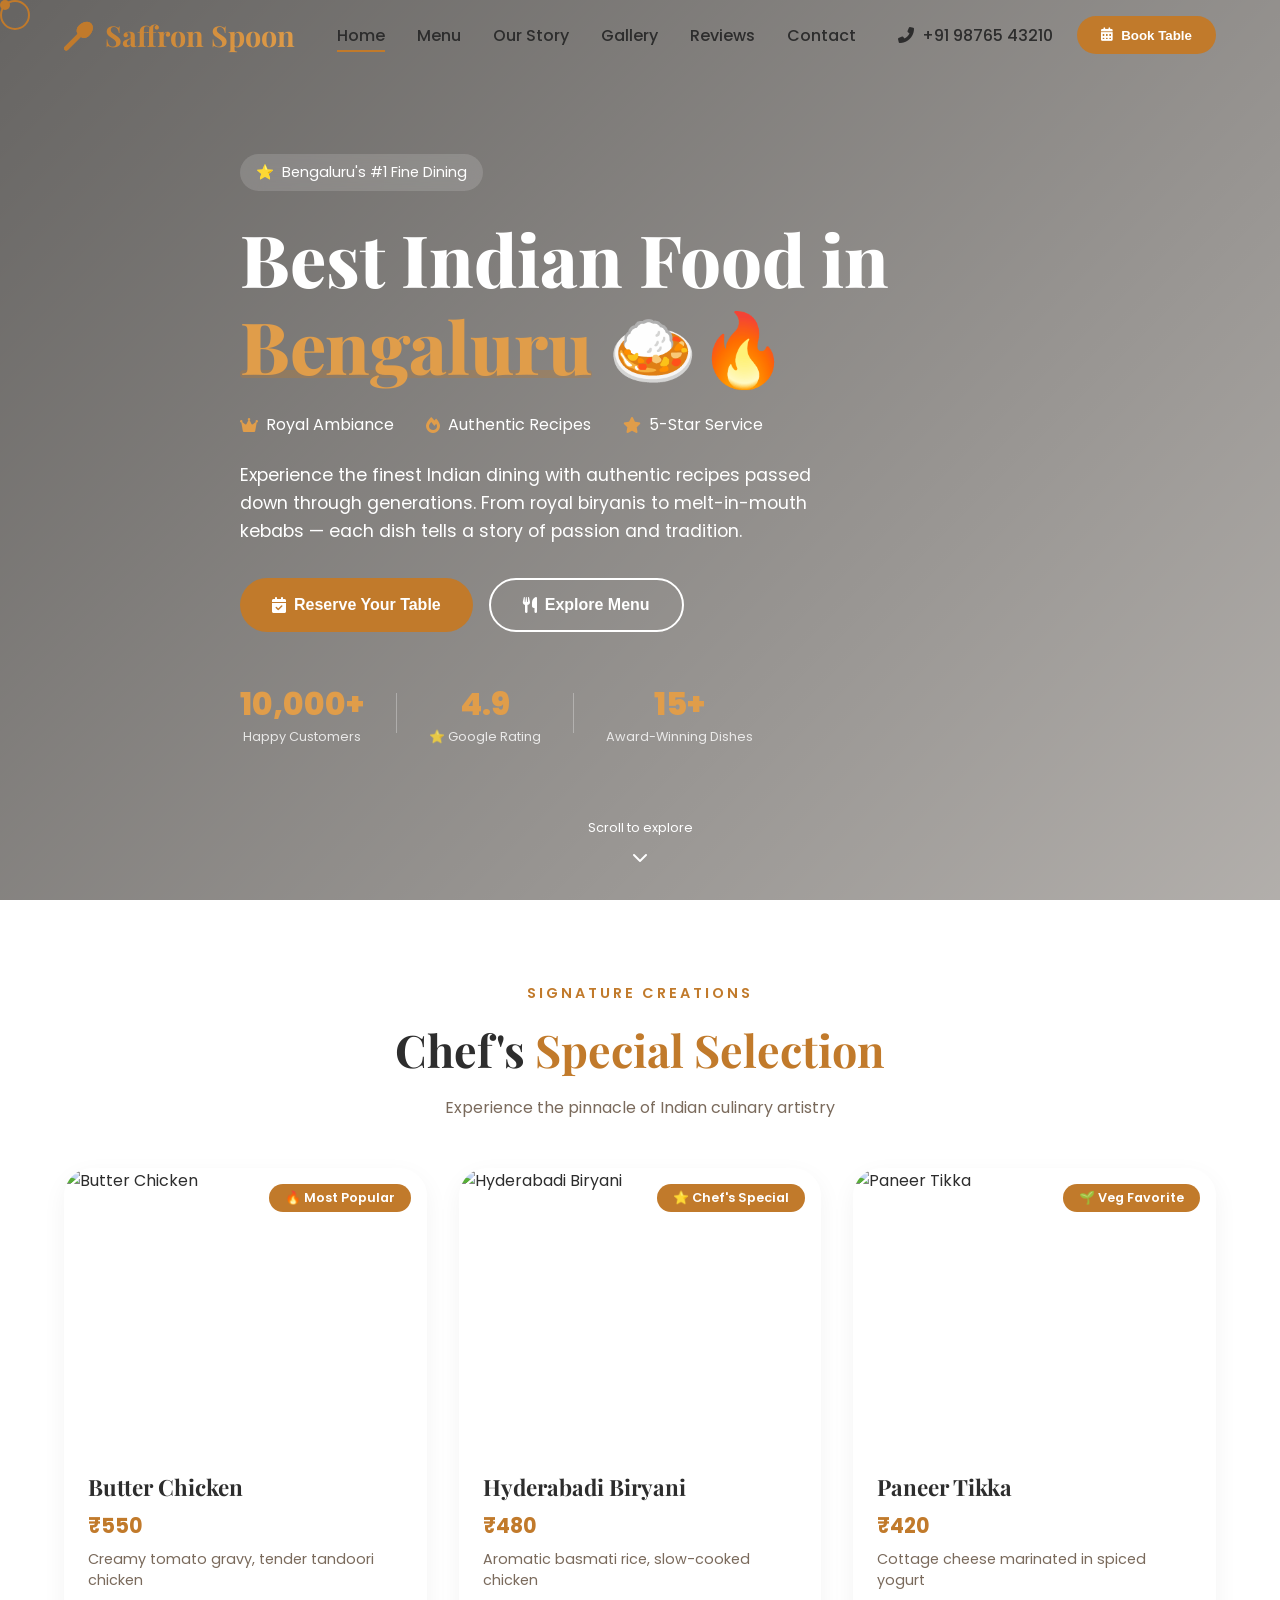
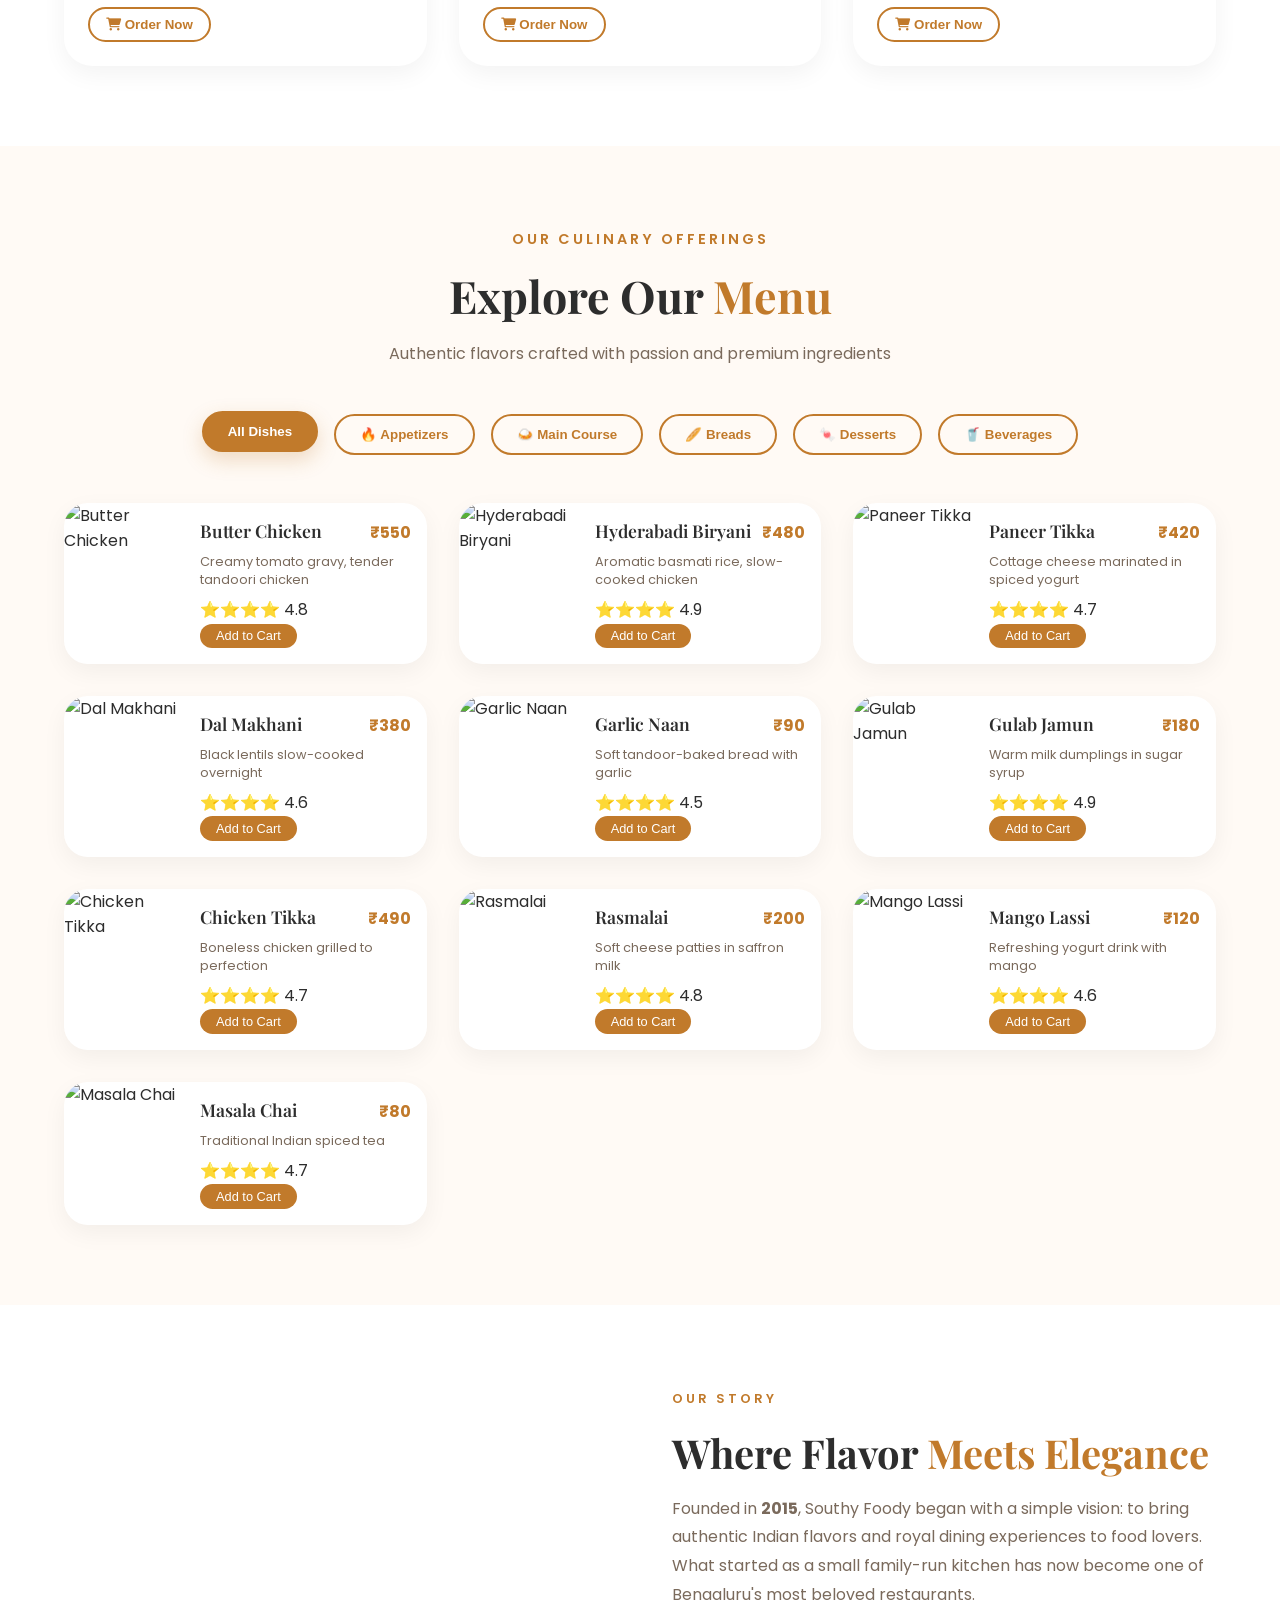
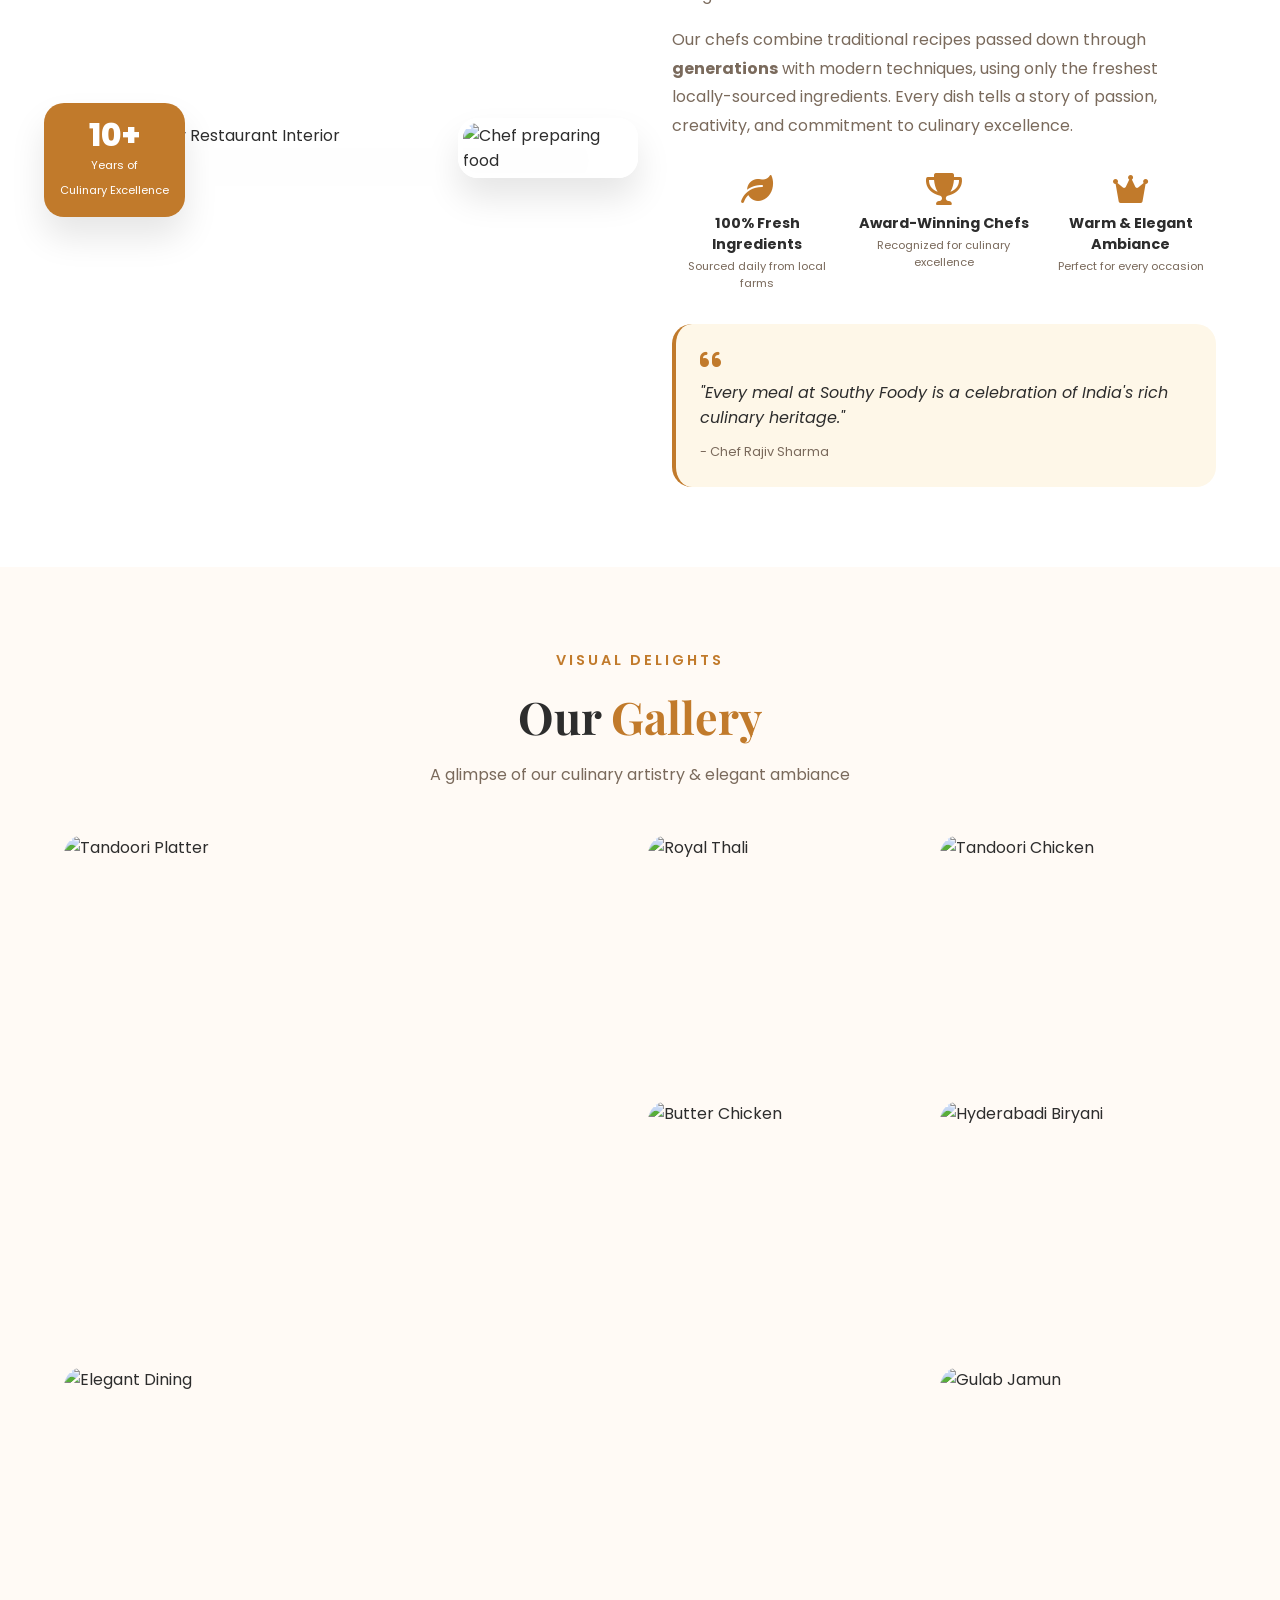
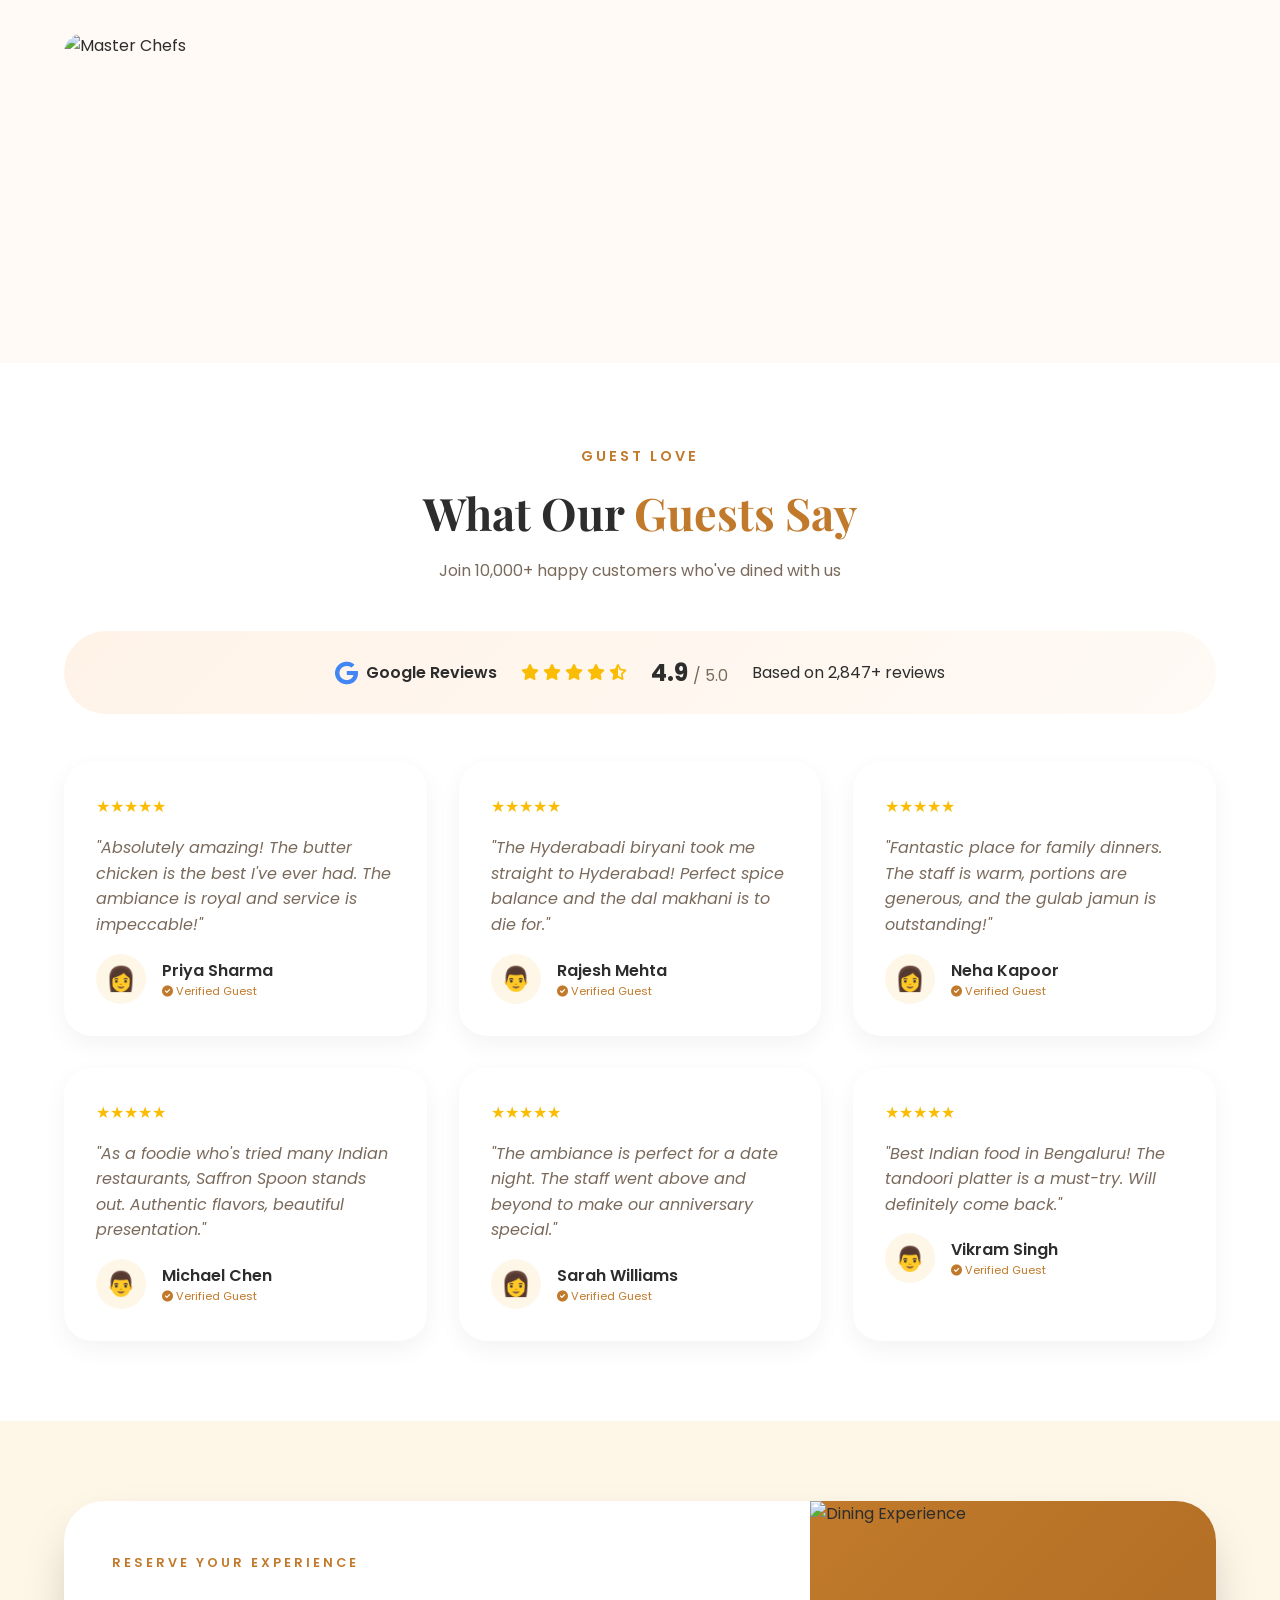
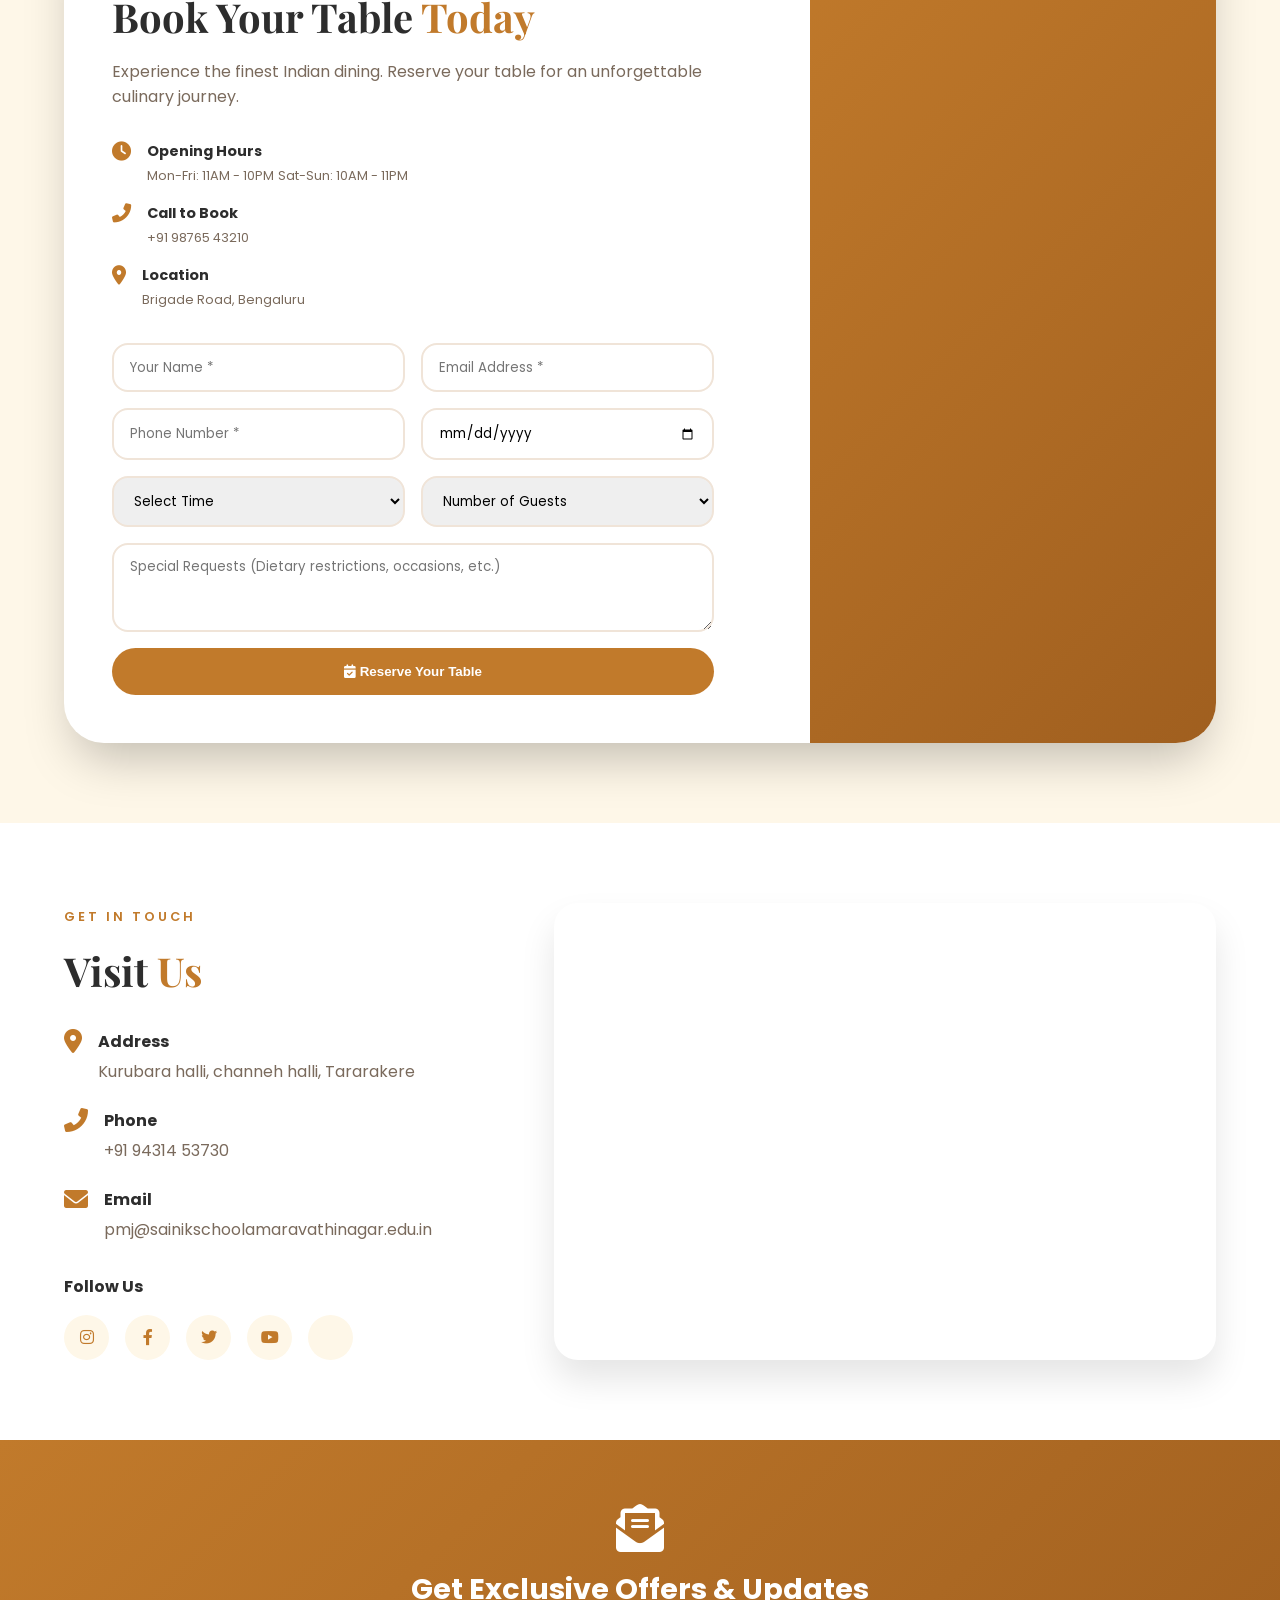
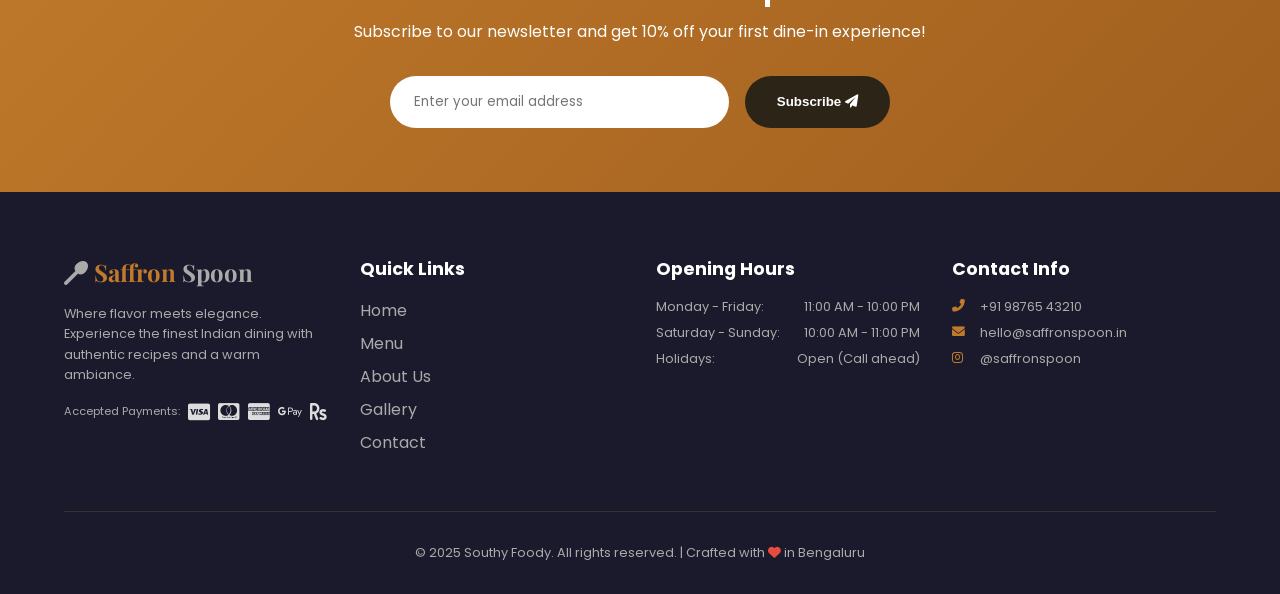
==== commit 79c1842c: "index.html" ====
--- a/index.html
+++ b/index.html
@@ -3,13 +3,13 @@
 <head>
   <meta charset="UTF-8">
   <meta name="viewport" content="width=device-width, initial-scale=1.0, viewport-fit=cover">
-  <title>Saffron Spoon | Premium Indian Dining in Bengaluru 🍛</title>
+  <title>Southy Foody | Premium Indian Dining in Bengaluru 🍛</title>
   <meta name="description" content="Experience the finest authentic Indian dining in Bengaluru. Royal biryanis, melt-in-mouth kebabs, and warm elegance. Book your table today.">
-  <meta name="keywords" content="indian restaurant bengaluru, best indian food, saffron spoon, brigade road restaurant, authentic indian cuisine">
-  <meta name="author" content="Saffron Spoon">
+  <meta name="keywords" content="indian restaurant bengaluru, best indian food, Southy Foody, brigade road restaurant, authentic indian cuisine">
+  <meta name="author" content="Southy Foody">
   
   <!-- Open Graph / Social Media -->
-  <meta property="og:title" content="Saffron Spoon | Premium Indian Dining 🍛">
+  <meta property="og:title" content="Southy Foody | Premium Indian Dining 🍛">
   <meta property="og:description" content="Where flavor meets elegance. Authentic Indian cuisine in the heart of Bengaluru.">
   <meta property="og:image" content="https://images.unsplash.com/photo-1585937421612-70a008356fbe?w=1200&h=630&fit=crop">
   <meta property="og:type" content="restaurant">
@@ -17,7 +17,7 @@
   
   <!-- Twitter Card -->
   <meta name="twitter:card" content="summary_large_image">
-  <meta name="twitter:title" content="Saffron Spoon | Premium Indian Dining">
+  <meta name="twitter:title" content="Southy Foody | Premium Indian Dining">
   <meta name="twitter:description" content="Where flavor meets elegance. Authentic Indian cuisine in Bengaluru.">
   
   <!-- Favicon -->
@@ -39,7 +39,7 @@
   <div class="preloader" id="preloader">
     <div class="preloader-content">
       <div class="spice-icon">🌶️</div>
-      <div class="preloader-text">Saffron Spoon</div>
+      <div class="preloader-text">Southy Foody</div>
       <div class="preloader-line"></div>
     </div>
   </div>
@@ -83,7 +83,7 @@
   <!-- MOBILE MENU -->
   <div class="mobile-menu" id="mobileMenu">
     <div class="mobile-menu-header">
-      <div class="logo">🍛 Saffron Spoon</div>
+      <div class="logo">🍛 Southy Foody</div>
       <button class="mobile-close" id="mobileClose"><i class="fas fa-times"></i></button>
     </div>
     <ul class="mobile-links">
@@ -200,7 +200,7 @@
       <div class="about-wrapper">
         <div class="about-image" data-aos="fade-right" data-aos-duration="1000">
           <div class="about-image-main">
-            <img src="https://images.unsplash.com/photo-1600565193348-f74bd4c7cc9c?w=800&h=900&fit=crop" alt="Saffron Spoon Restaurant Interior">
+            <img src="https://images.unsplash.com/photo-1600565193348-f74bd4c7cc9c?w=800&h=900&fit=crop" alt="Southy Foody Restaurant Interior">
           </div>
           <div class="about-image-small">
             <img src="https://images.unsplash.com/photo-1559339352-11d035aa65de?w=400&h=400&fit=crop" alt="Chef preparing food">
@@ -214,7 +214,7 @@
           <span class="about-badge">Our Story</span>
           <h2 class="about-title">Where Flavor <span>Meets Elegance</span></h2>
           <p class="about-story">
-            Founded in <strong>2015</strong>, Saffron Spoon began with a simple vision: to bring authentic 
+            Founded in <strong>2015</strong>, Southy Foody began with a simple vision: to bring authentic 
             Indian flavors and royal dining experiences to food lovers. What started as a small 
             family-run kitchen has now become one of Bengaluru's most beloved restaurants.
           </p>
@@ -248,7 +248,7 @@
           </div>
           <div class="about-quote">
             <i class="fas fa-quote-left"></i>
-            <p>"Every meal at Saffron Spoon is a celebration of India's rich culinary heritage."</p>
+            <p>"Every meal at Southy Foody is a celebration of India's rich culinary heritage."</p>
             <span>- Chef Rajiv Sharma</span>
           </div>
         </div>
@@ -497,7 +497,7 @@
         </div>
       </div>
       <div class="footer-bottom">
-        <p>&copy; 2025 Saffron Spoon. All rights reserved. | Crafted with <i class="fas fa-heart"></i> in Bengaluru</p>
+        <p>&copy; 2025 Southy Foody. All rights reserved. | Crafted with <i class="fas fa-heart"></i> in Bengaluru</p>
       </div>
     </div>
   </footer>
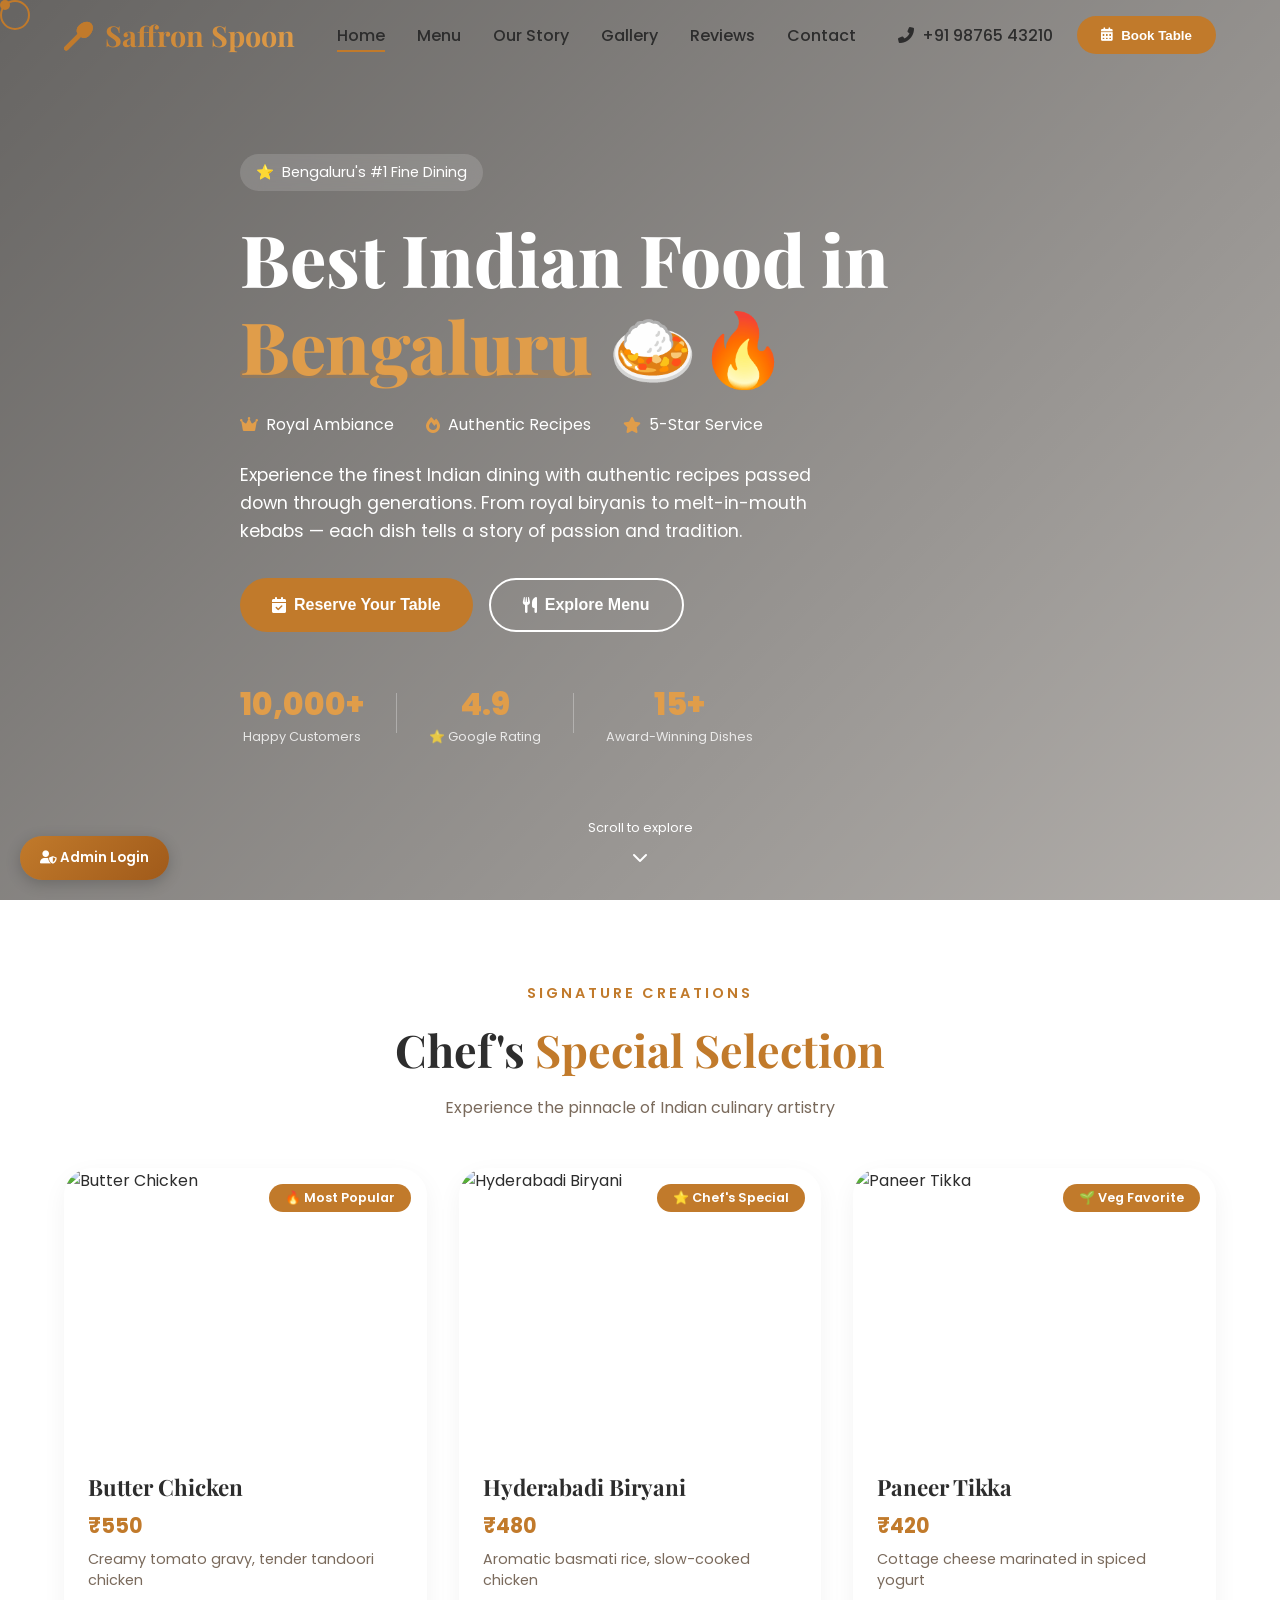
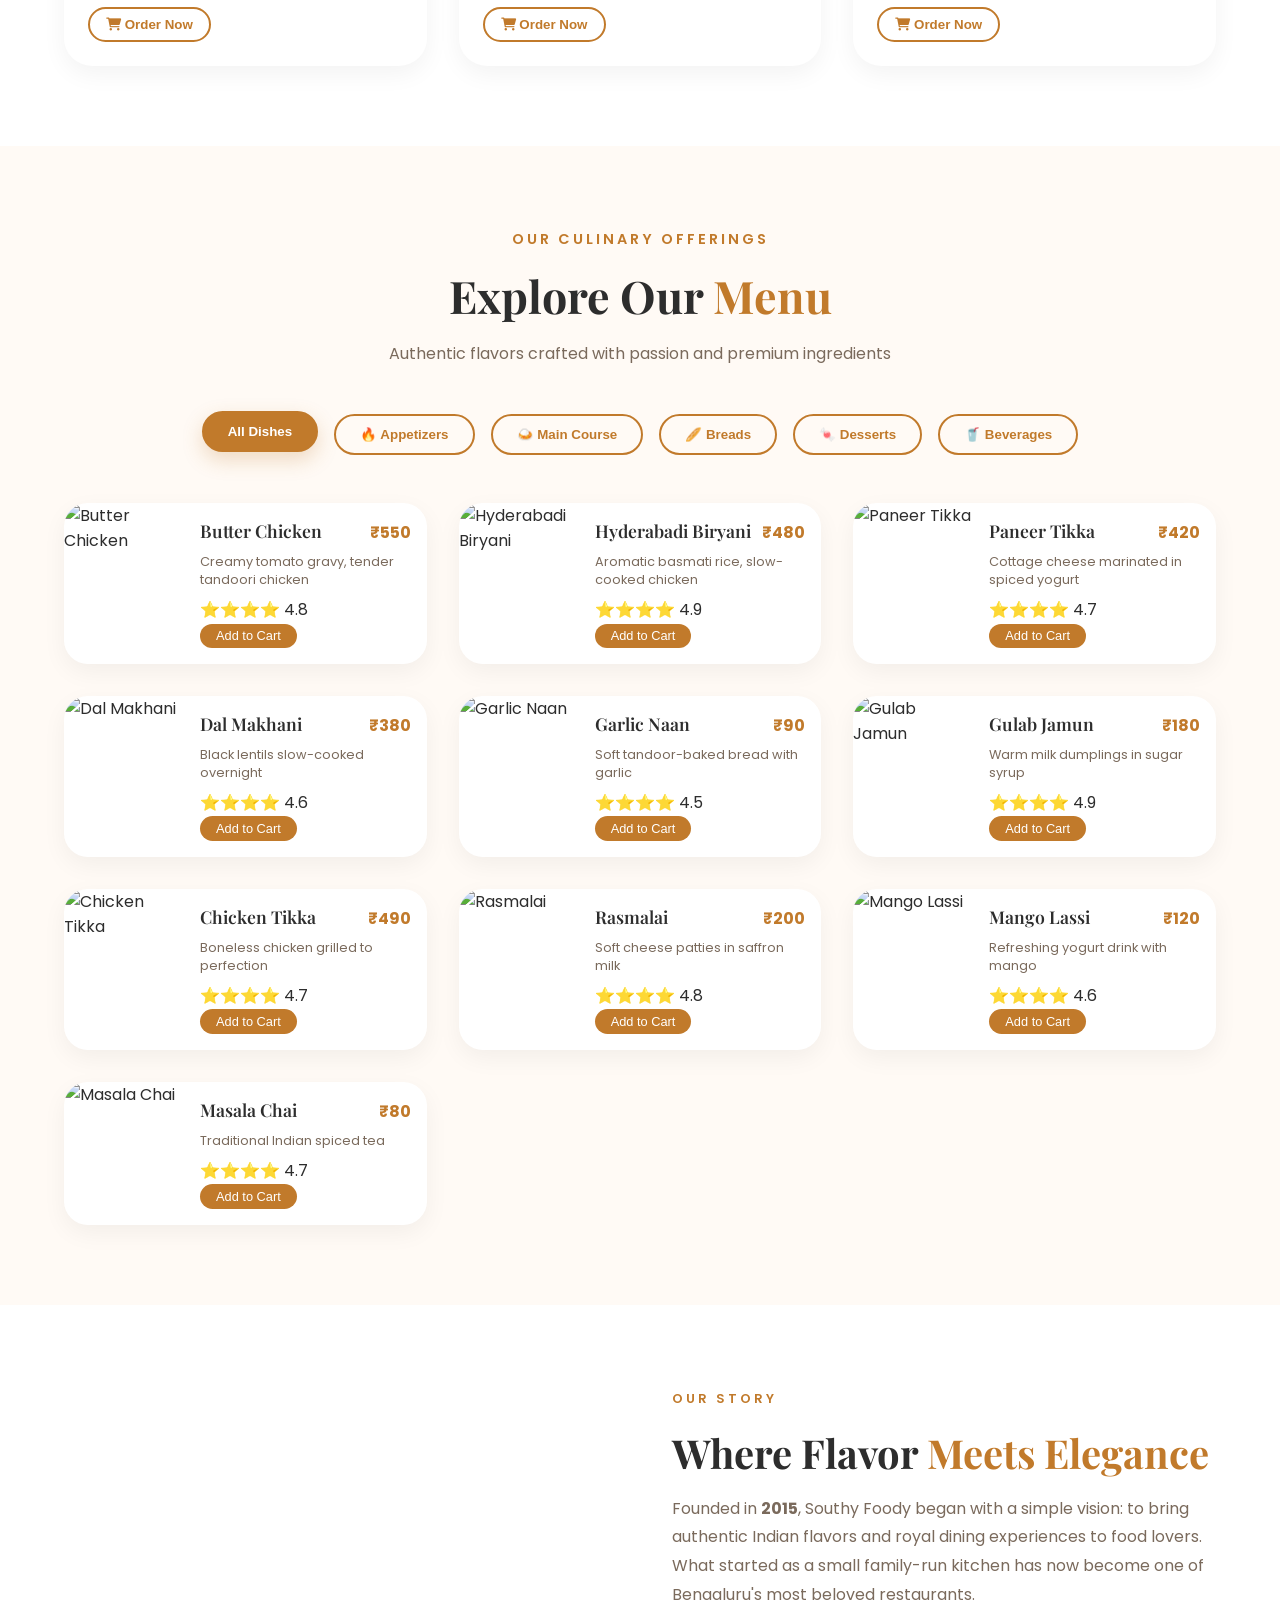
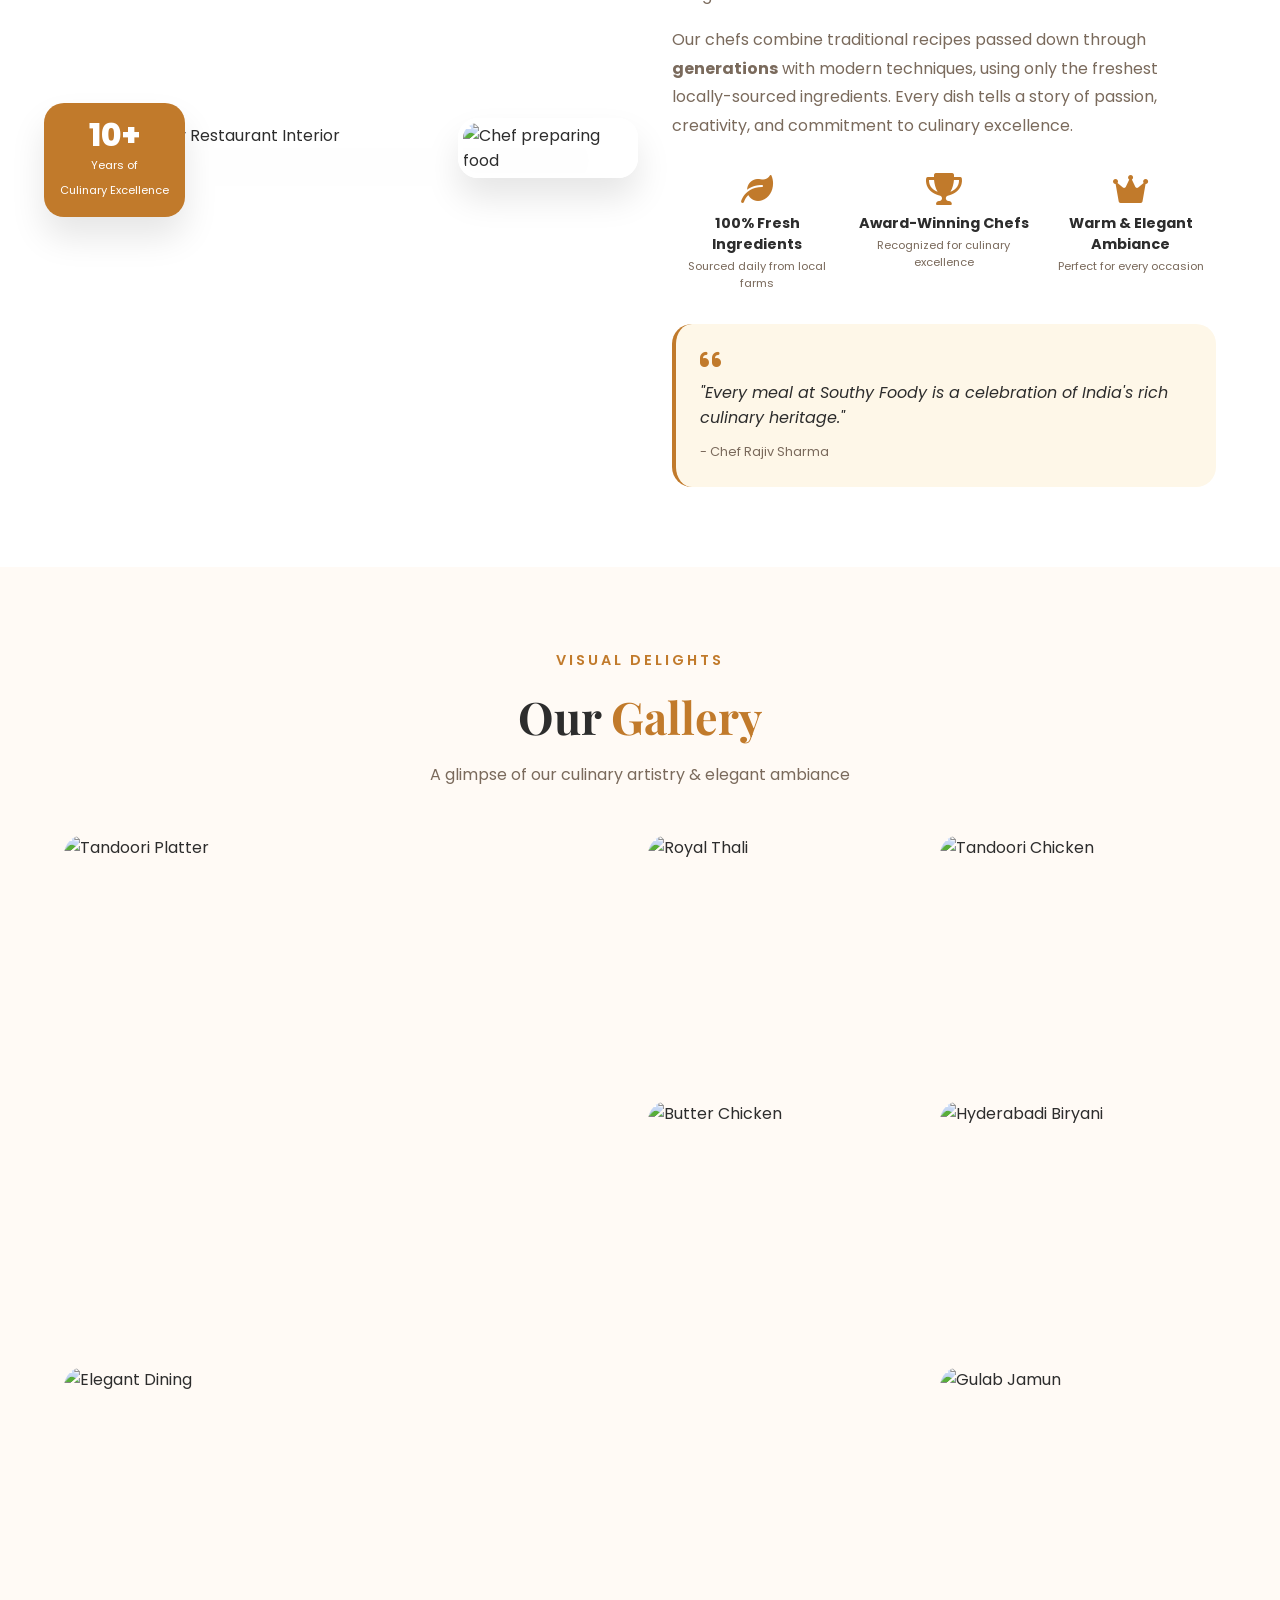
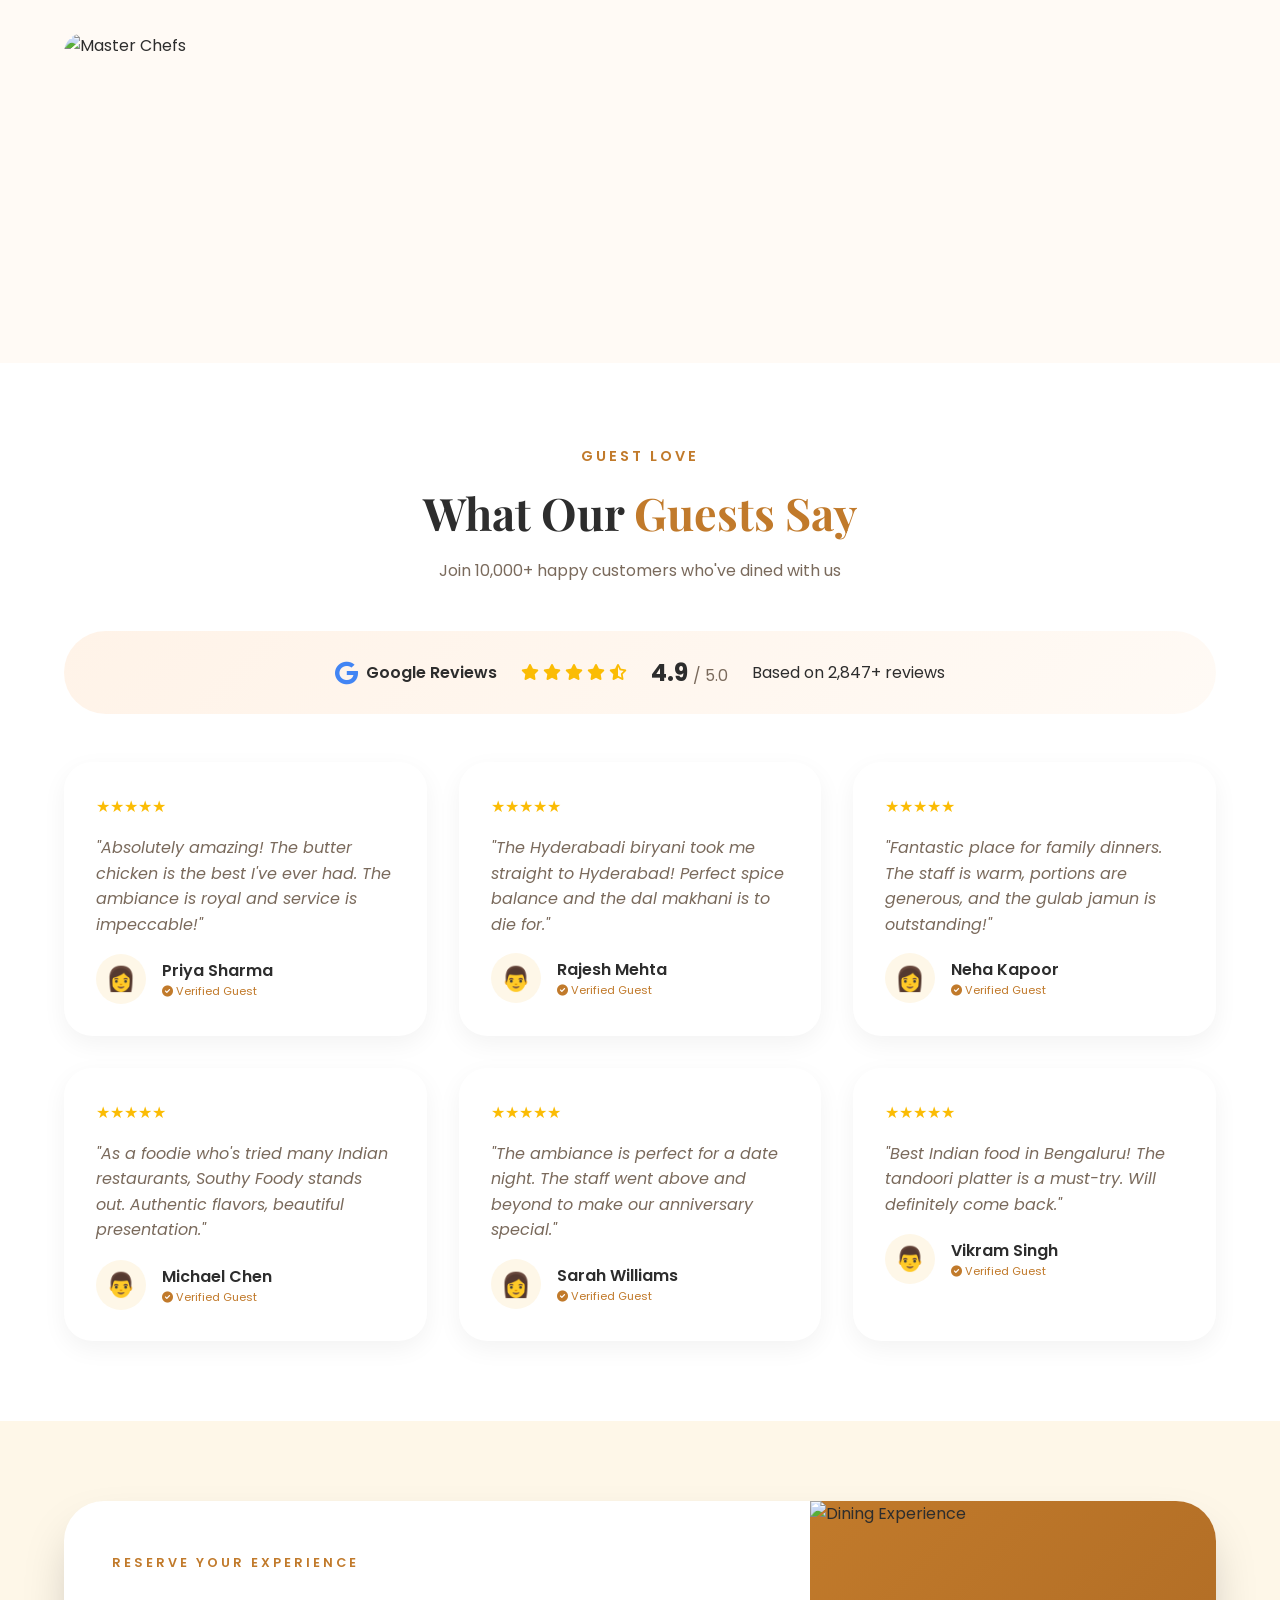
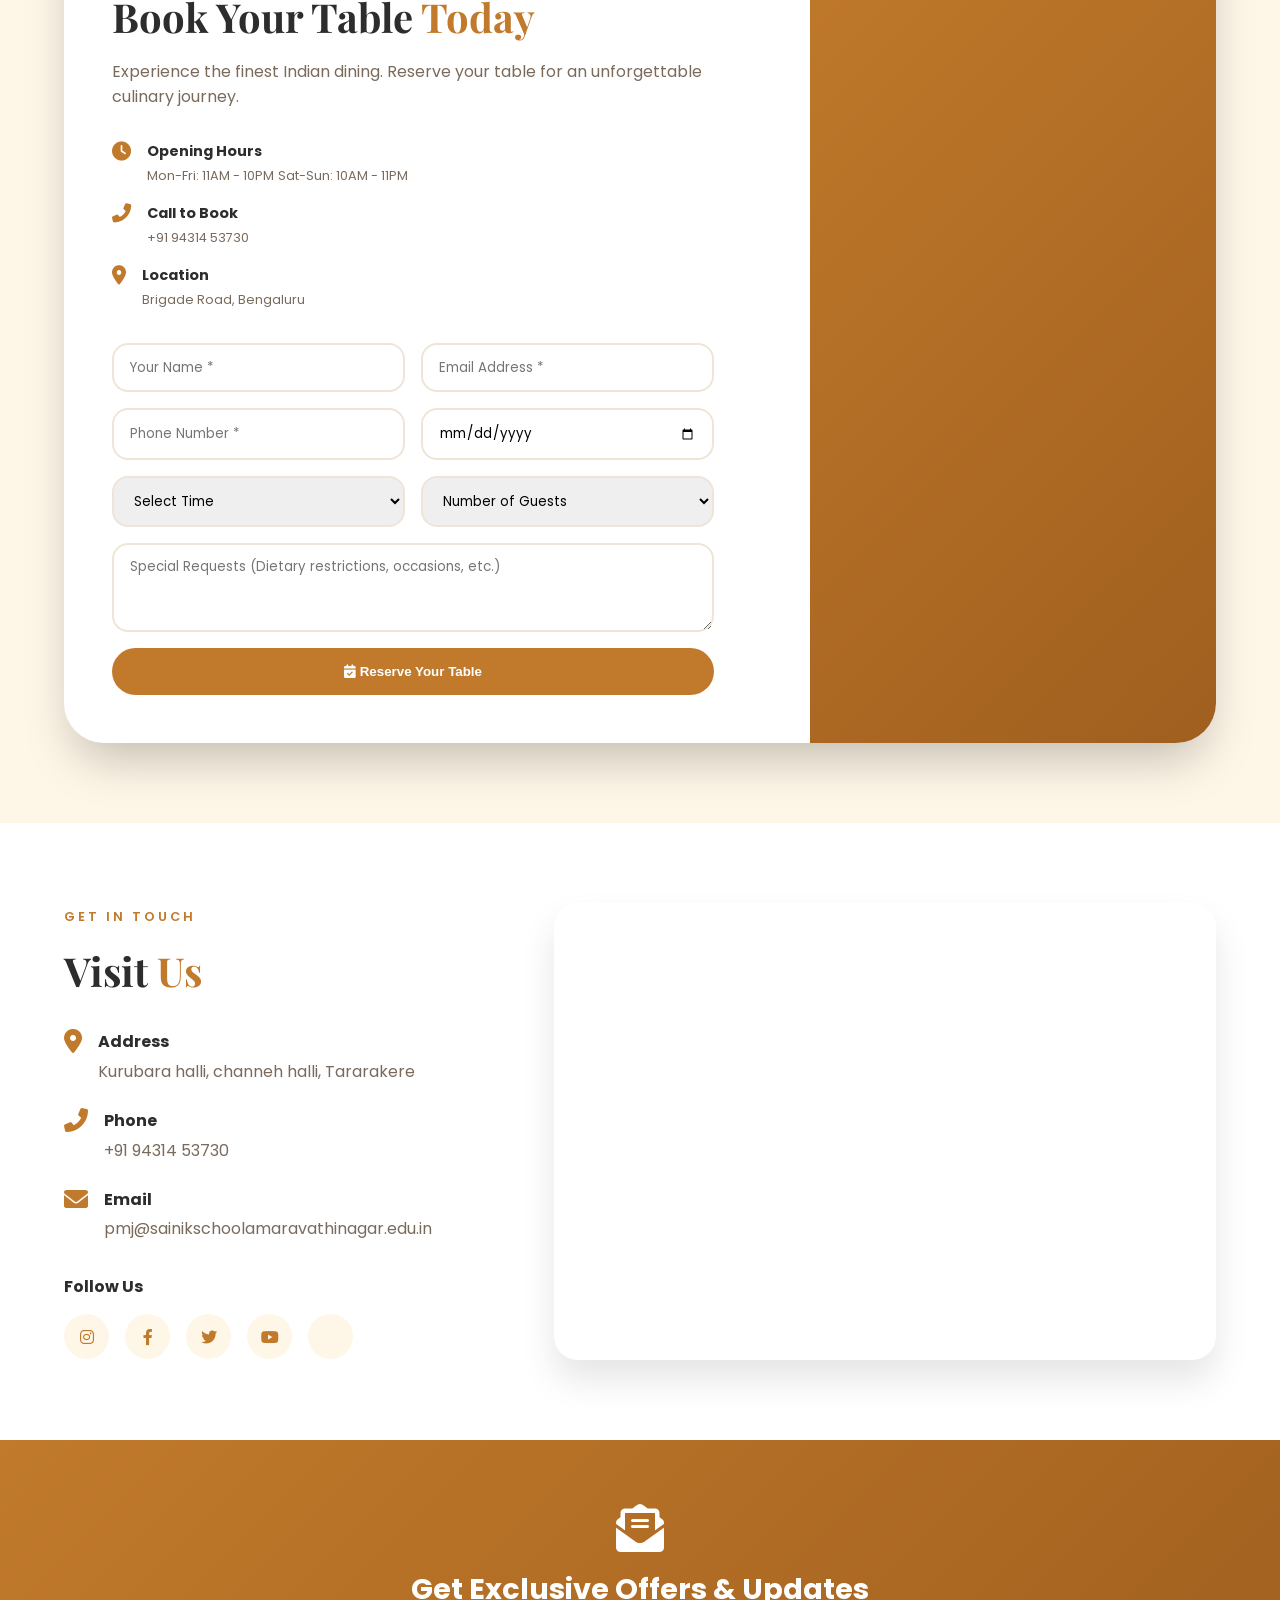
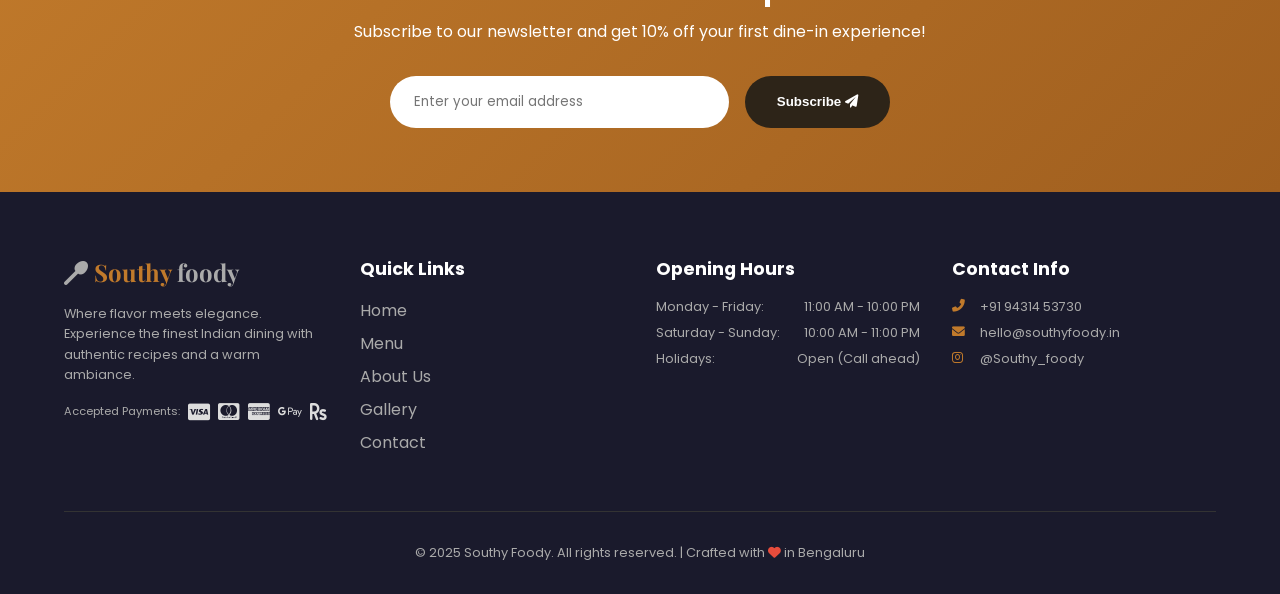
==== commit ed27a44b: "index.html" ====
--- a/index.html
+++ b/index.html
@@ -66,7 +66,7 @@
       </ul>
       
       <div class="nav-actions">
-        <a href="tel:+919876543210" class="nav-call">
+        <a href="tel:+919431453730" class="nav-call">
           <i class="fas fa-phone-alt"></i>
           <span>+91 98765 43210</span>
         </a>
@@ -323,7 +323,7 @@
               <i class="fas fa-phone-alt"></i>
               <div>
                 <strong>Call to Book</strong>
-                <span>+91 98765 43210</span>
+                <span>+91 94314 53730</span>
               </div>
             </div>
             <div class="info-item">
@@ -457,7 +457,7 @@
         <div class="footer-col">
           <div class="footer-logo">
             <i class="fas fa-utensil-spoon"></i>
-            <span>Saffron</span> Spoon
+            <span>Southy</span> foody
           </div>
           <p class="footer-description">Where flavor meets elegance. Experience the finest Indian dining with authentic recipes and a warm ambiance.</p>
           <div class="footer-payment">
@@ -490,9 +490,9 @@
         <div class="footer-col">
           <h4>Contact Info</h4>
           <ul class="contact-list">
-            <li><i class="fas fa-phone-alt"></i> +91 98765 43210</li>
-            <li><i class="fas fa-envelope"></i> hello@saffronspoon.in</li>
-            <li><i class="fab fa-instagram"></i> @saffronspoon</li>
+            <li><i class="fas fa-phone-alt"></i> +91 94314 53730</li>
+            <li><i class="fas fa-envelope"></i> hello@southyfoody.in</li>
+            <li><i class="fab fa-instagram"></i> @Southy_foody</li>
           </ul>
         </div>
       </div>
@@ -515,8 +515,65 @@
     </div>
   </div>
 
-  <!-- Scripts -->
-  <script src="https://unpkg.com/aos@2.3.1/dist/aos.js"></script>
-  <script src="java.js"></script>
+  <!-- AOS Script -->
+<script src="https://unpkg.com/aos@2.3.1/dist/aos.js"></script>
+<script src="java.js"></script>
+
+<!-- Admin Login Button - Styled to match website -->
+<button onclick="showAdminPanel()" class="admin-login-btn" style="
+    position: fixed;
+    bottom: 20px;
+    left: 20px;
+    z-index: 9999;
+    padding: 12px 20px;
+    border: none;
+    background: linear-gradient(135deg, #c17a2b, #a05a1a);
+    color: white;
+    border-radius: 50px;
+    cursor: pointer;
+    font-weight: 600;
+    box-shadow: 0 4px 15px rgba(0,0,0,0.2);
+    transition: all 0.3s ease;
+    font-family: 'Poppins', sans-serif;
+    backdrop-filter: blur(5px);
+">
+    <i class="fas fa-user-shield"></i> Admin Login
+</button>
+
+<!-- Admin Dashboard Panel -->
+<div id="adminPanel" style="
+    display: none;
+    position: fixed;
+    top: 50%;
+    left: 50%;
+    transform: translate(-50%, -50%);
+    background: white;
+    padding: 25px 30px;
+    border-radius: 16px;
+    box-shadow: 0 20px 40px rgba(0,0,0,0.3);
+    z-index: 10000;
+    min-width: 280px;
+    text-align: center;
+    font-family: 'Poppins', sans-serif;
+">
+    <h2 style="color: #c17a2b; margin-bottom: 20px;">
+        <i class="fas fa-user-shield"></i> Admin Dashboard
+    </h2>
+    <p style="margin: 15px 0; font-size: 18px;">
+        Total Orders: <strong id="orderCount" style="font-size: 28px; color: #c17a2b;">0</strong>
+    </p>
+    <button onclick="document.getElementById('adminPanel').style.display='none'" style="
+        margin-top: 20px;
+        padding: 10px 25px;
+        background: #333;
+        color: white;
+        border: none;
+        border-radius: 8px;
+        cursor: pointer;
+        font-weight: 500;
+    ">
+        Close
+    </button>
+</div>
 </body>
 </html>
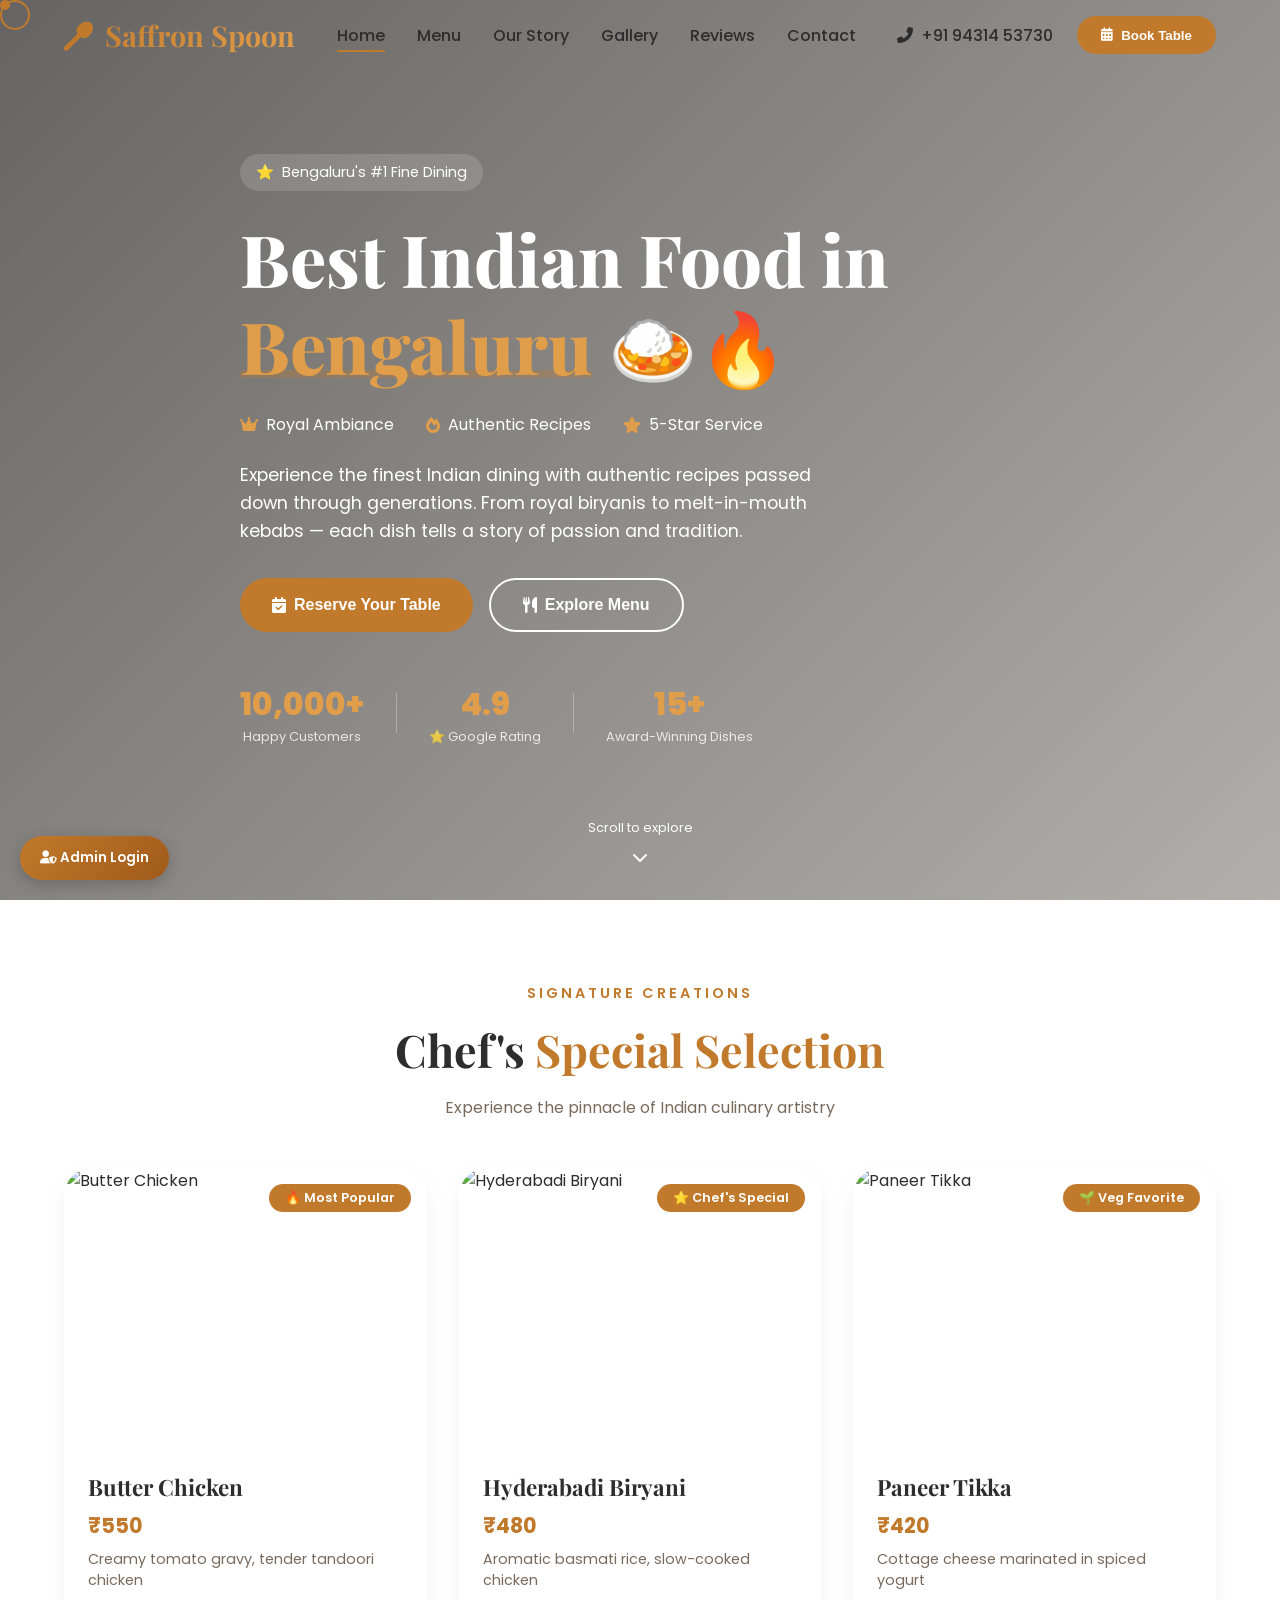
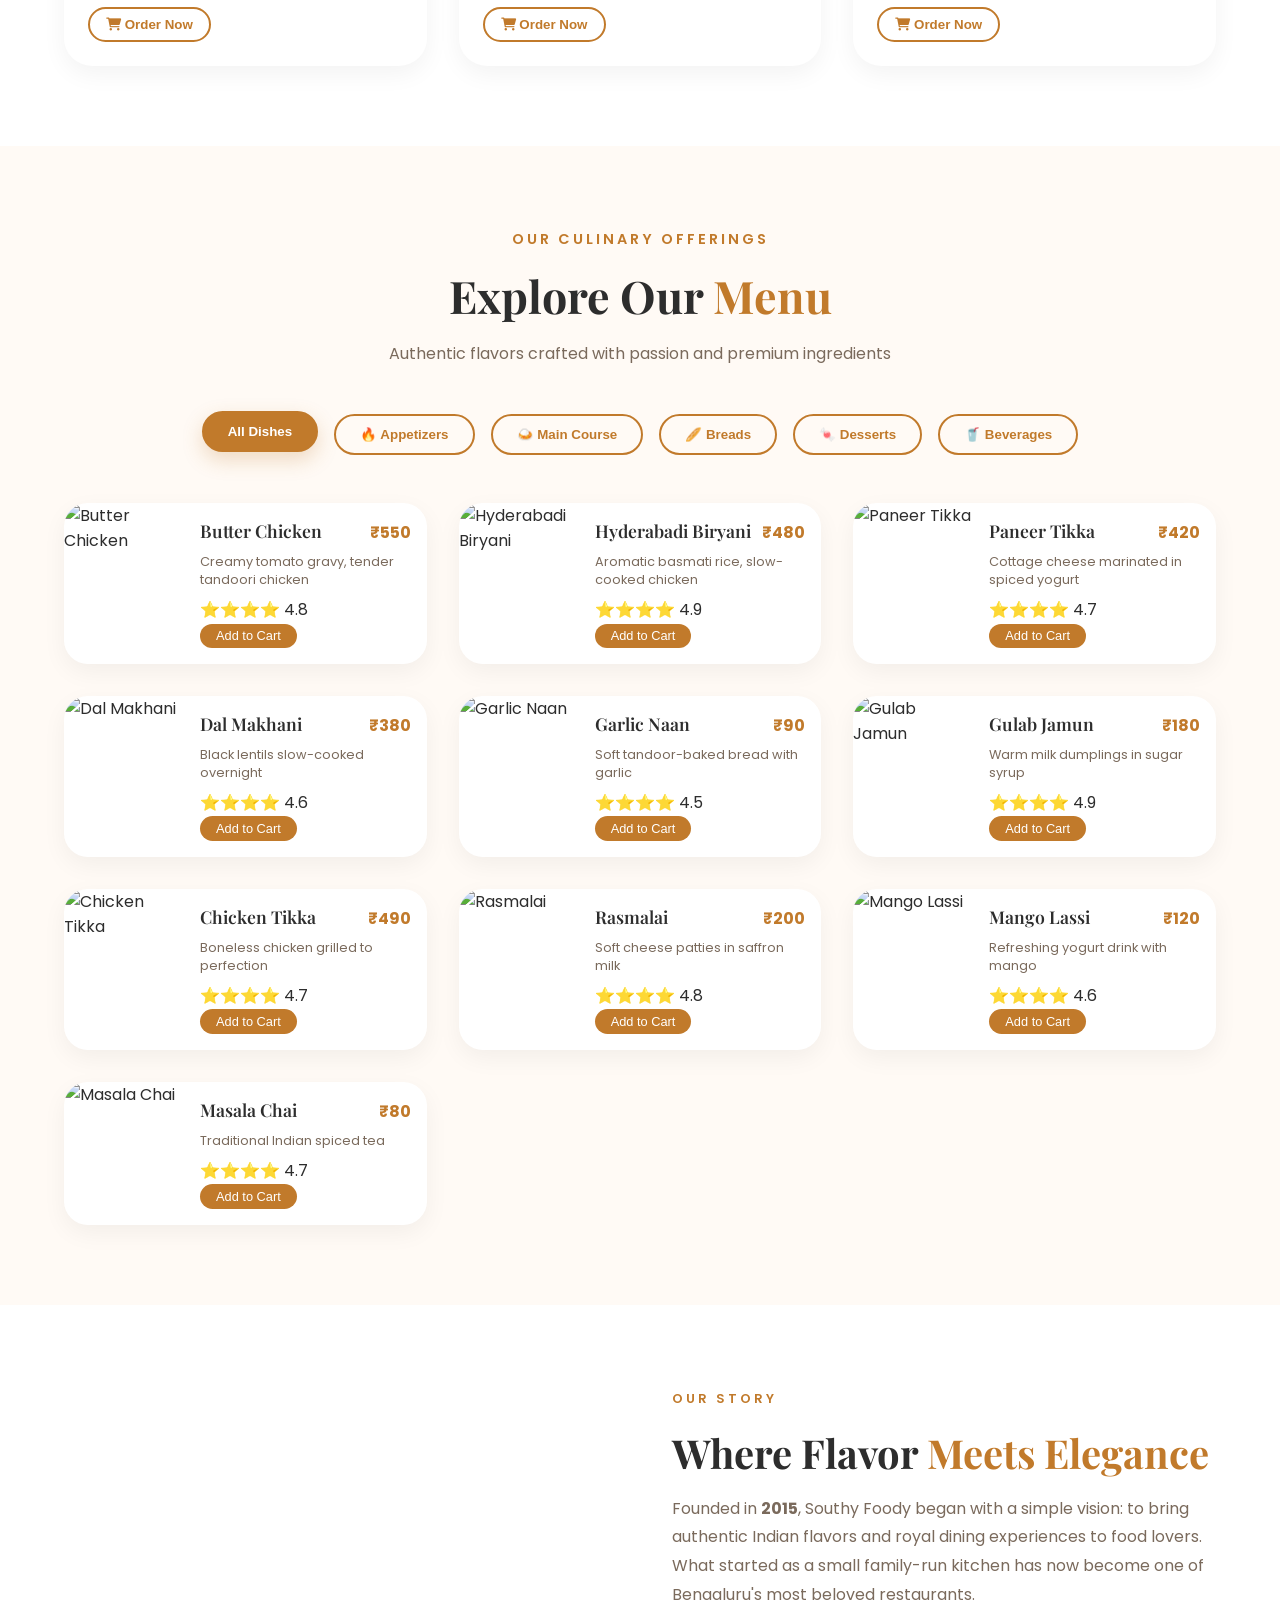
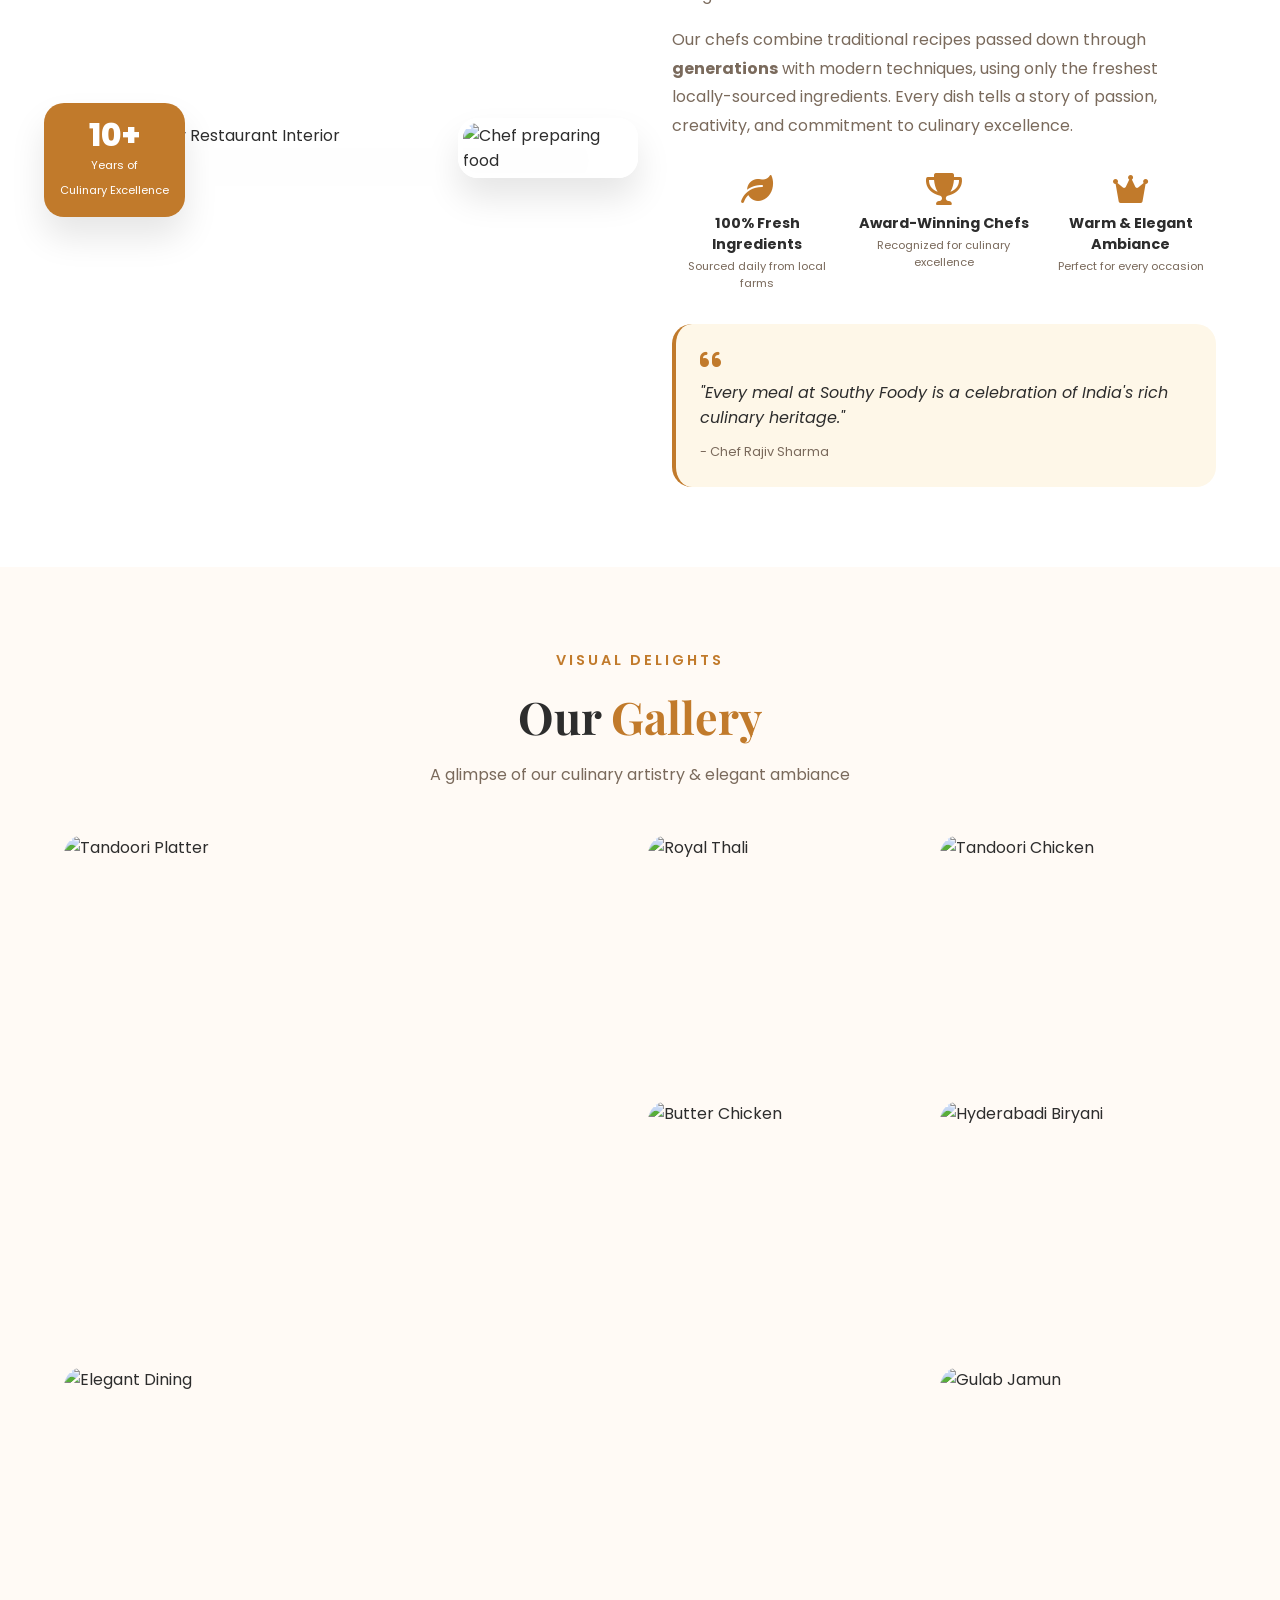
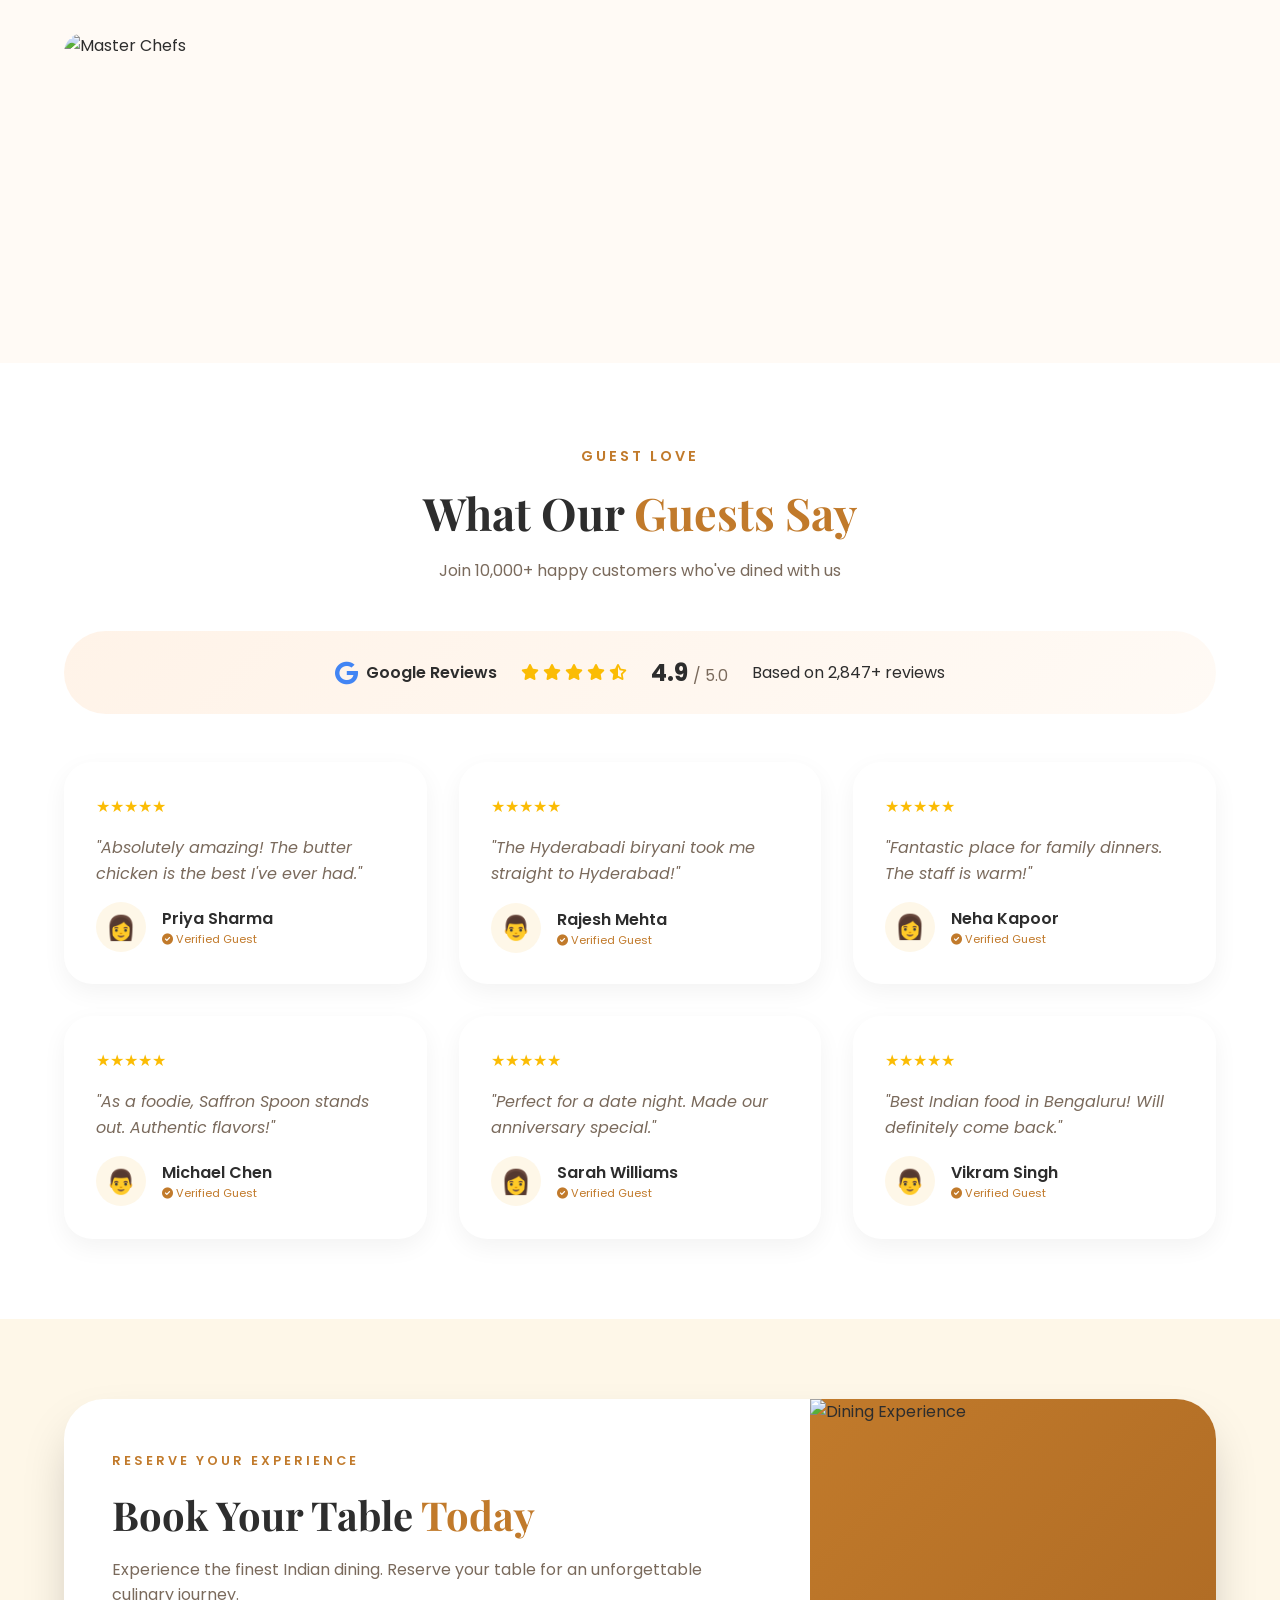
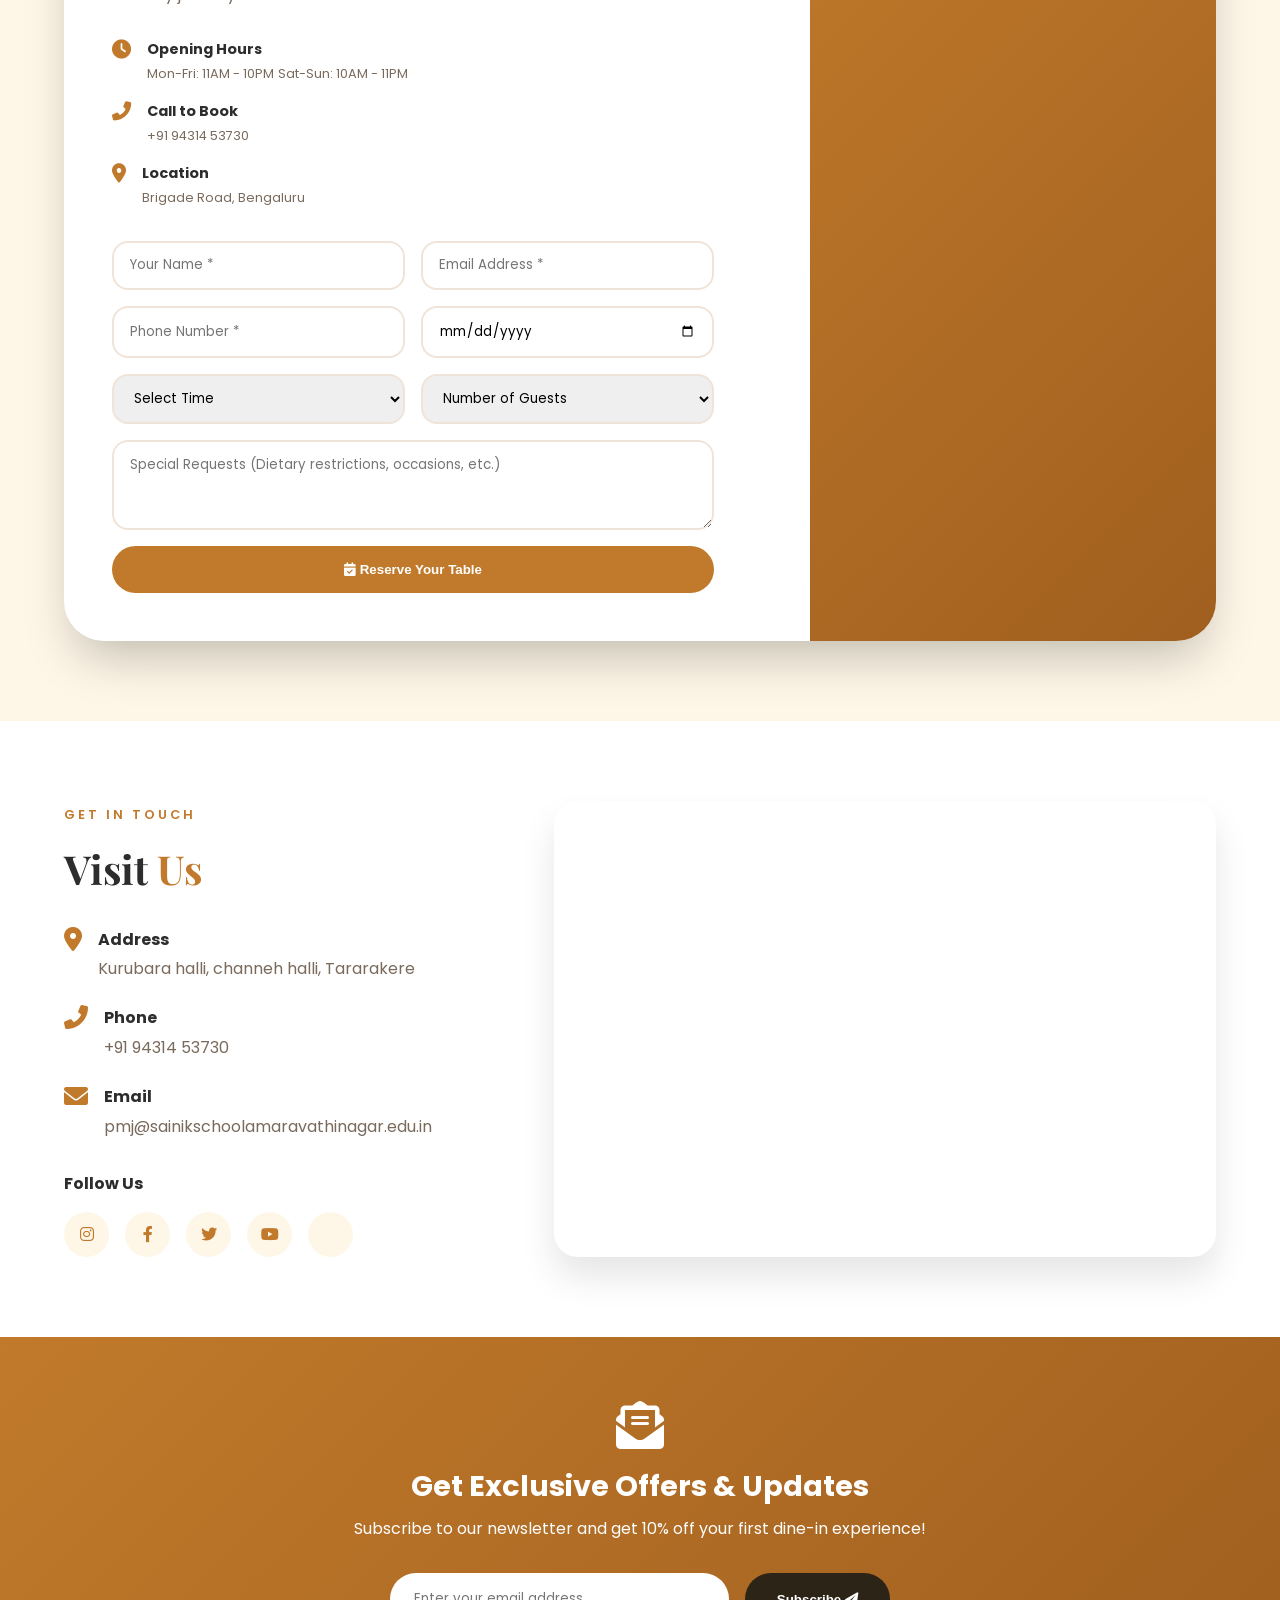
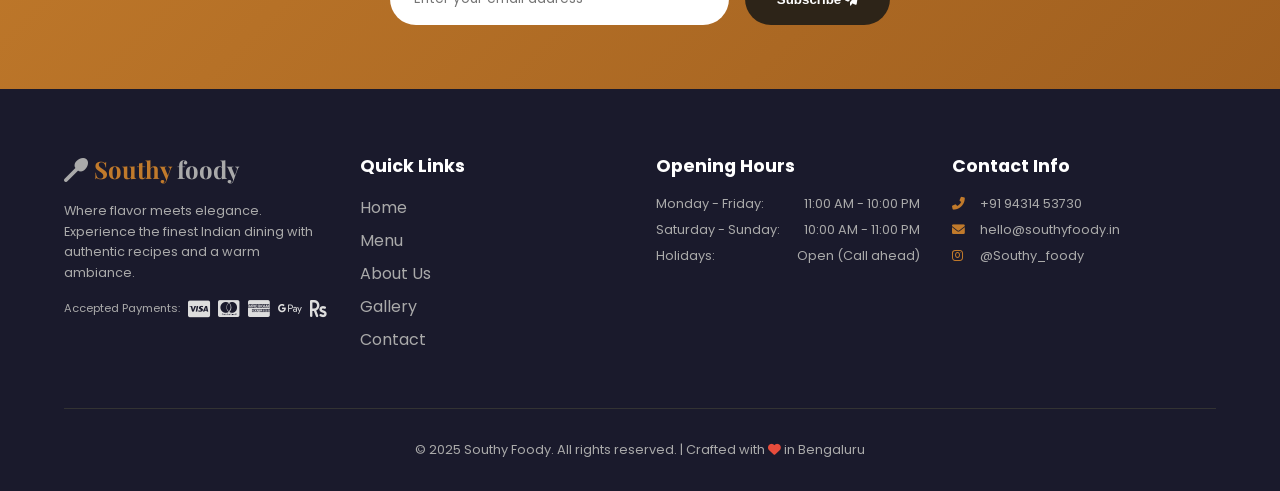
==== commit 4dbf34f9: "index.html" ====
--- a/index.html
+++ b/index.html
@@ -68,7 +68,7 @@
       <div class="nav-actions">
         <a href="tel:+919431453730" class="nav-call">
           <i class="fas fa-phone-alt"></i>
-          <span>+91 98765 43210</span>
+          <span>+91 94314 53730</span>
         </a>
         <button class="nav-btn" id="bookTableBtn">
           <i class="fas fa-calendar-alt"></i> Book Table
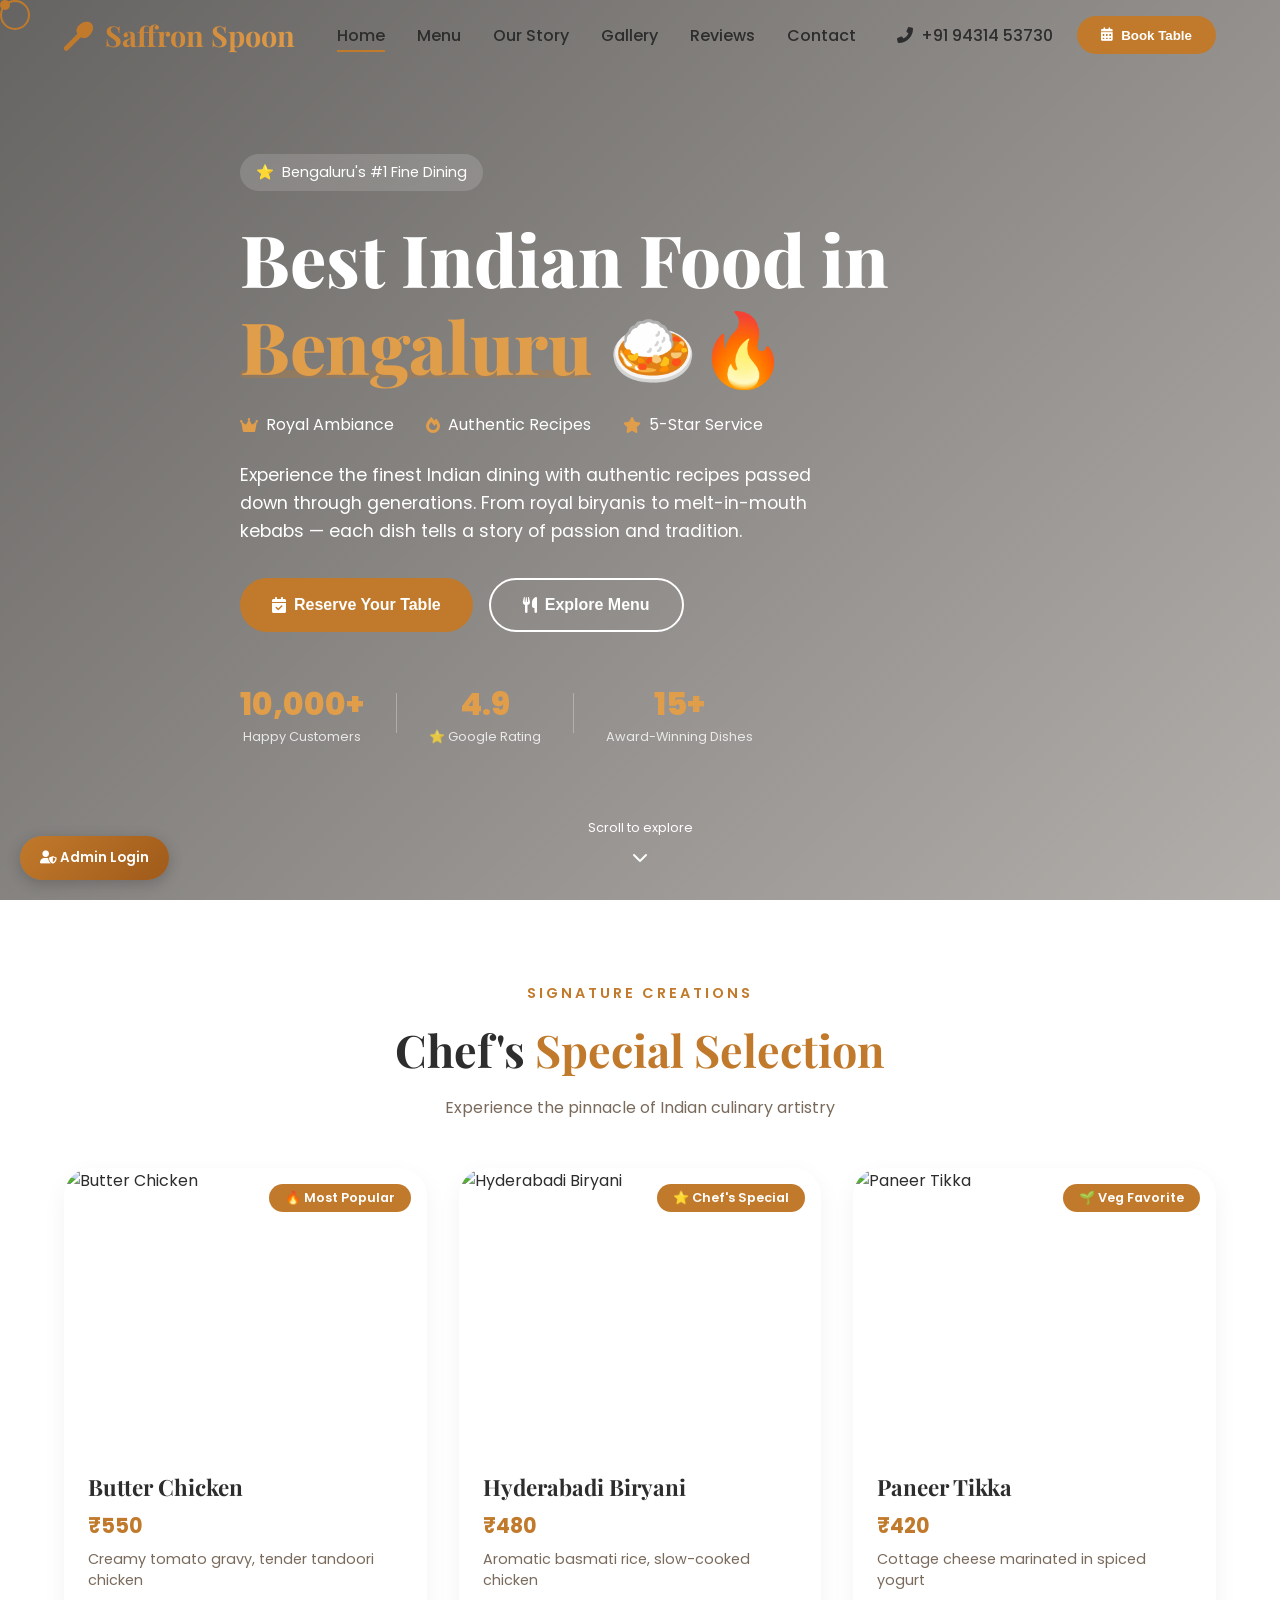
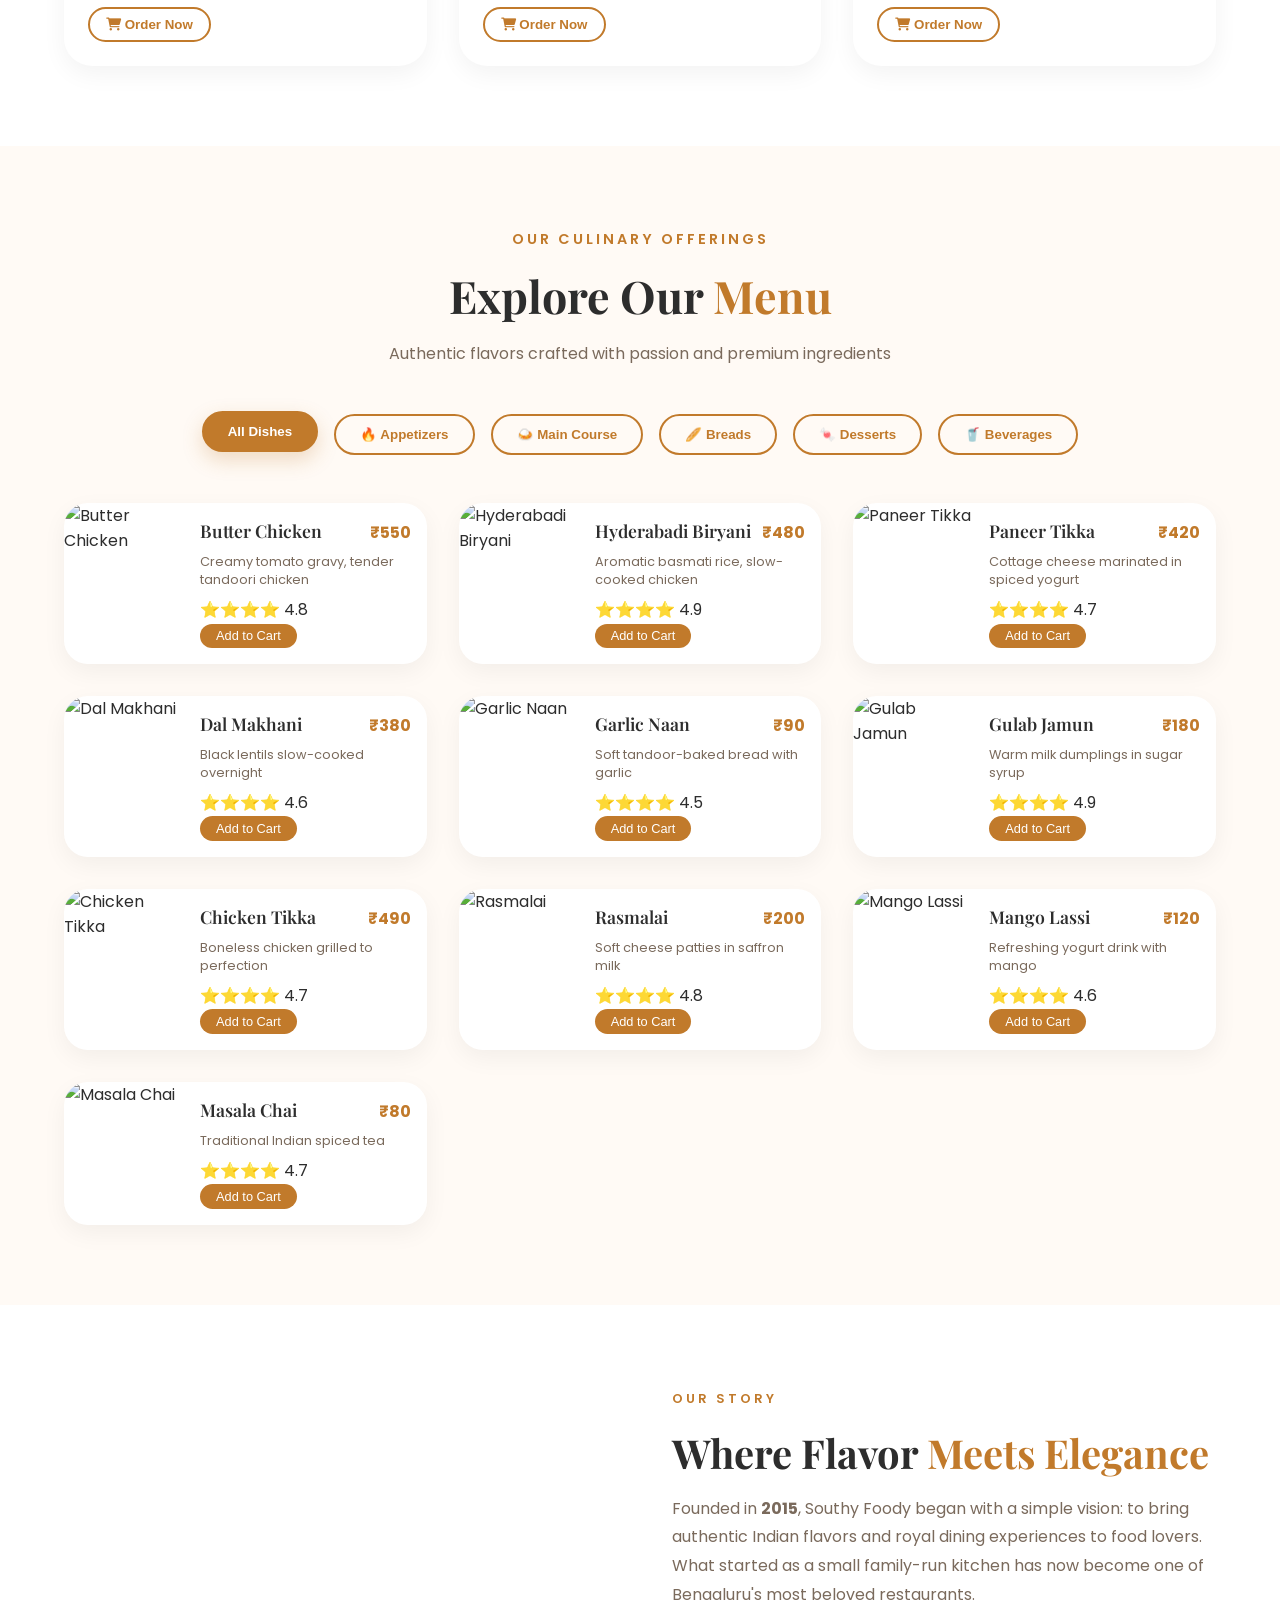
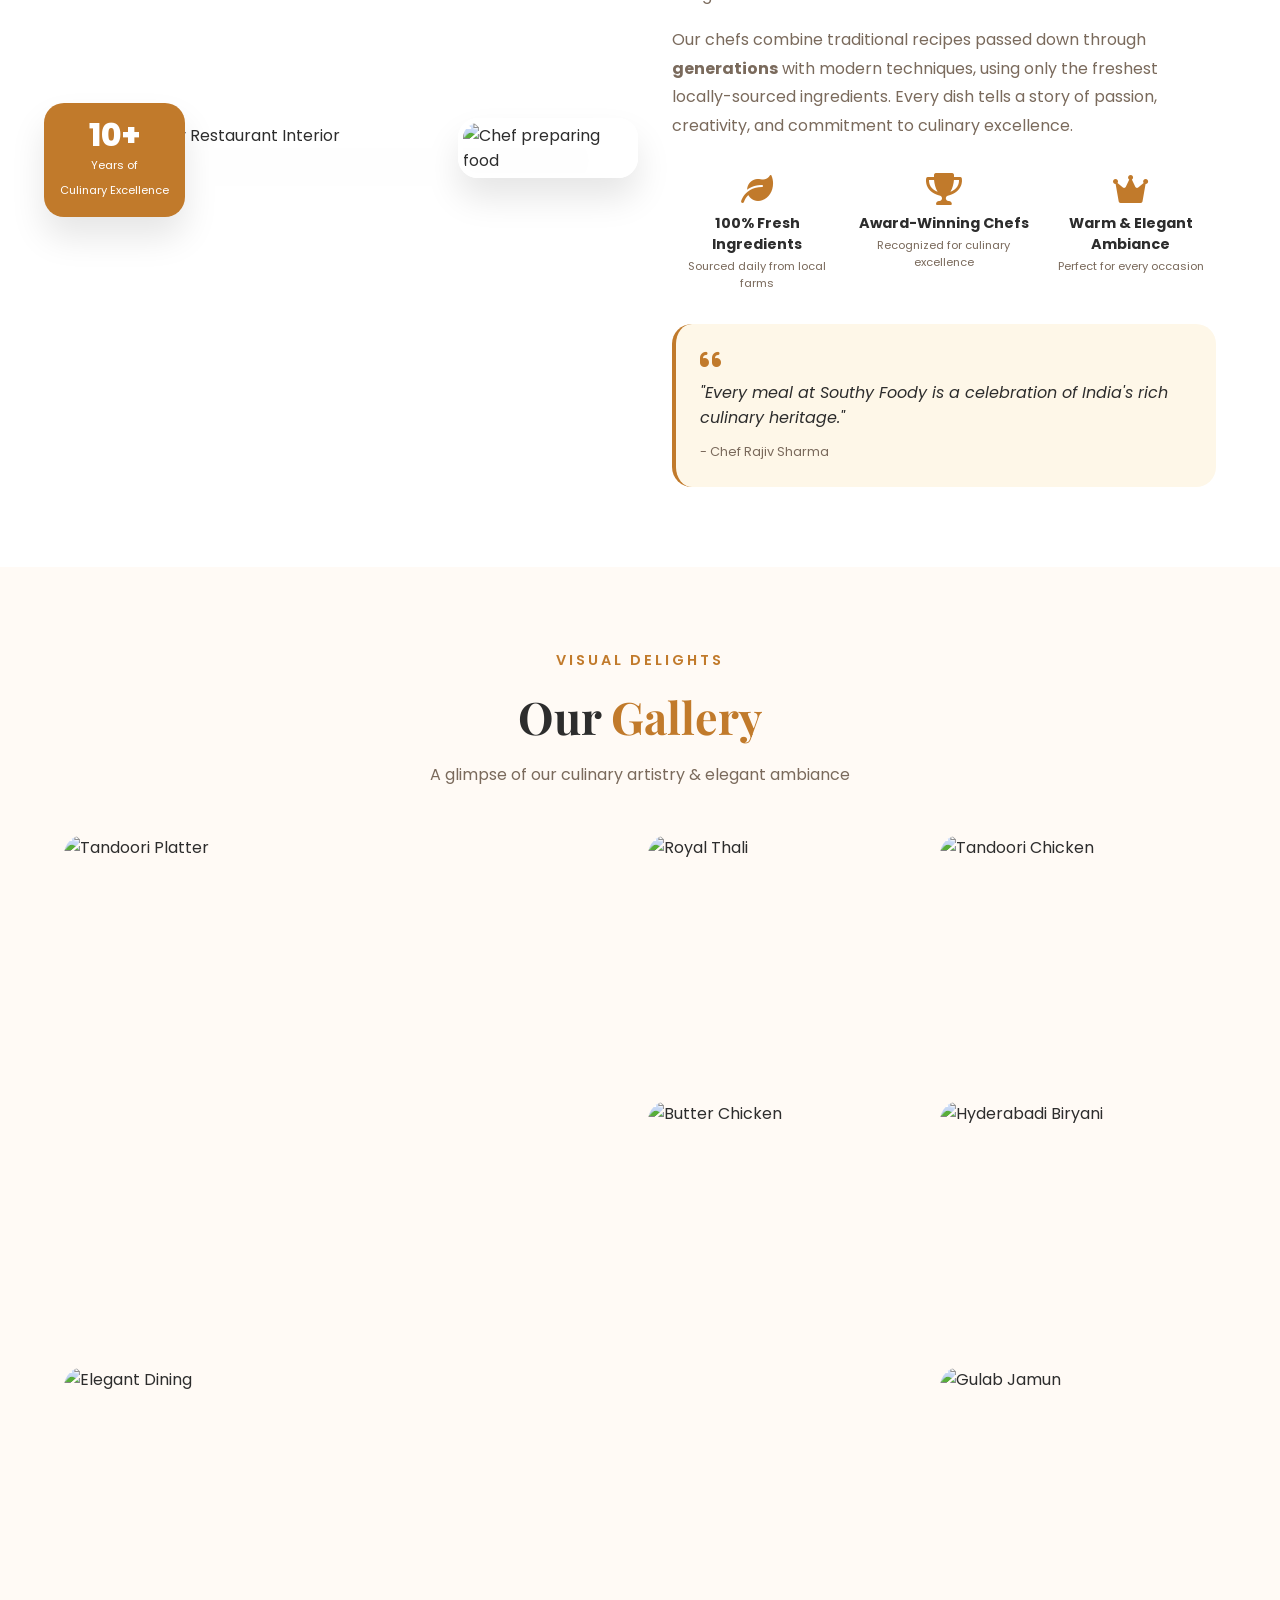
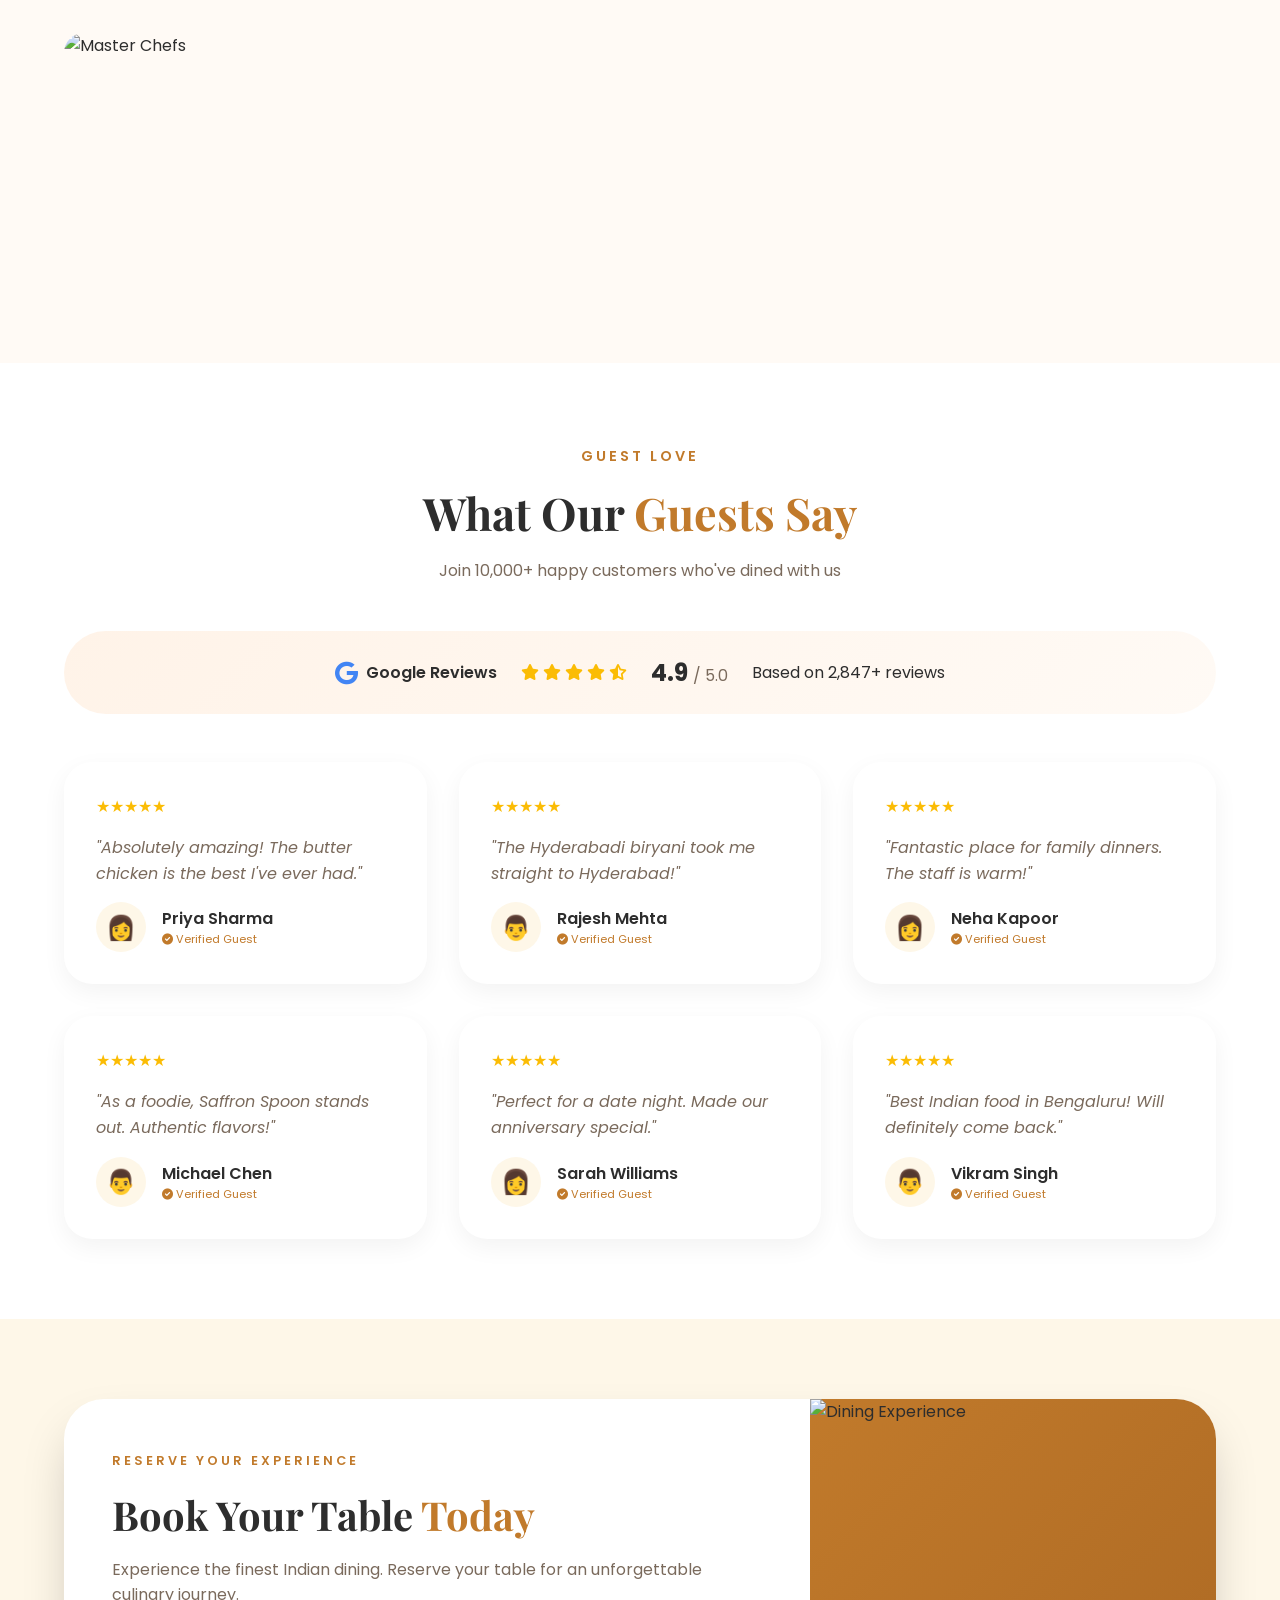
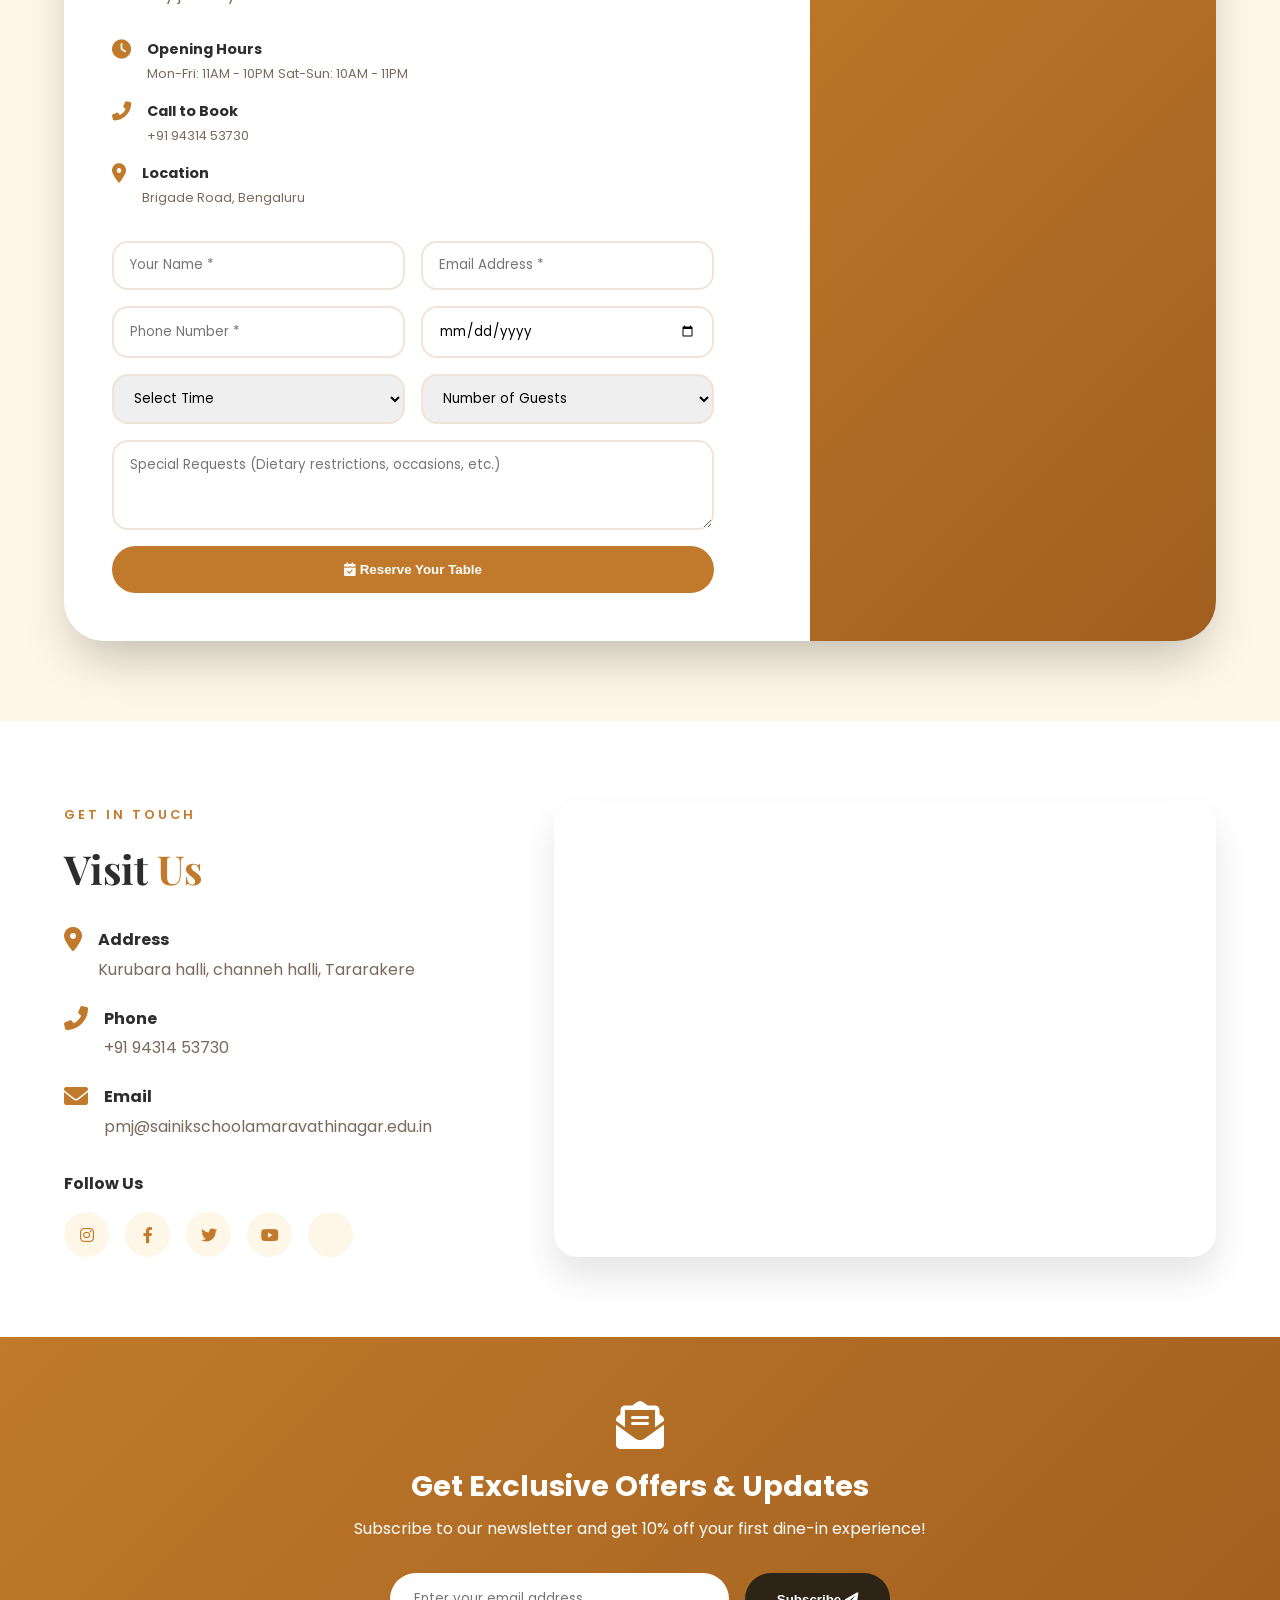
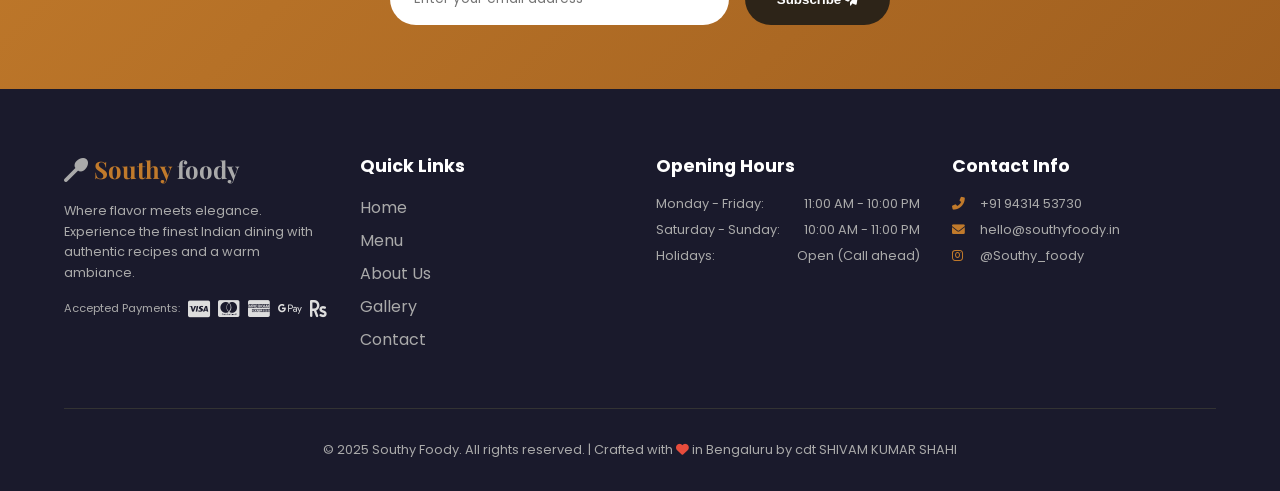
==== commit 9e580b43: "index.html" ====
--- a/index.html
+++ b/index.html
@@ -497,7 +497,7 @@
         </div>
       </div>
       <div class="footer-bottom">
-        <p>&copy; 2025 Southy Foody. All rights reserved. | Crafted with <i class="fas fa-heart"></i> in Bengaluru</p>
+        <p>&copy; 2025 Southy Foody. All rights reserved. | Crafted with <i class="fas fa-heart"></i> in Bengaluru by cdt SHIVAM KUMAR SHAHI </p>
       </div>
     </div>
   </footer>
